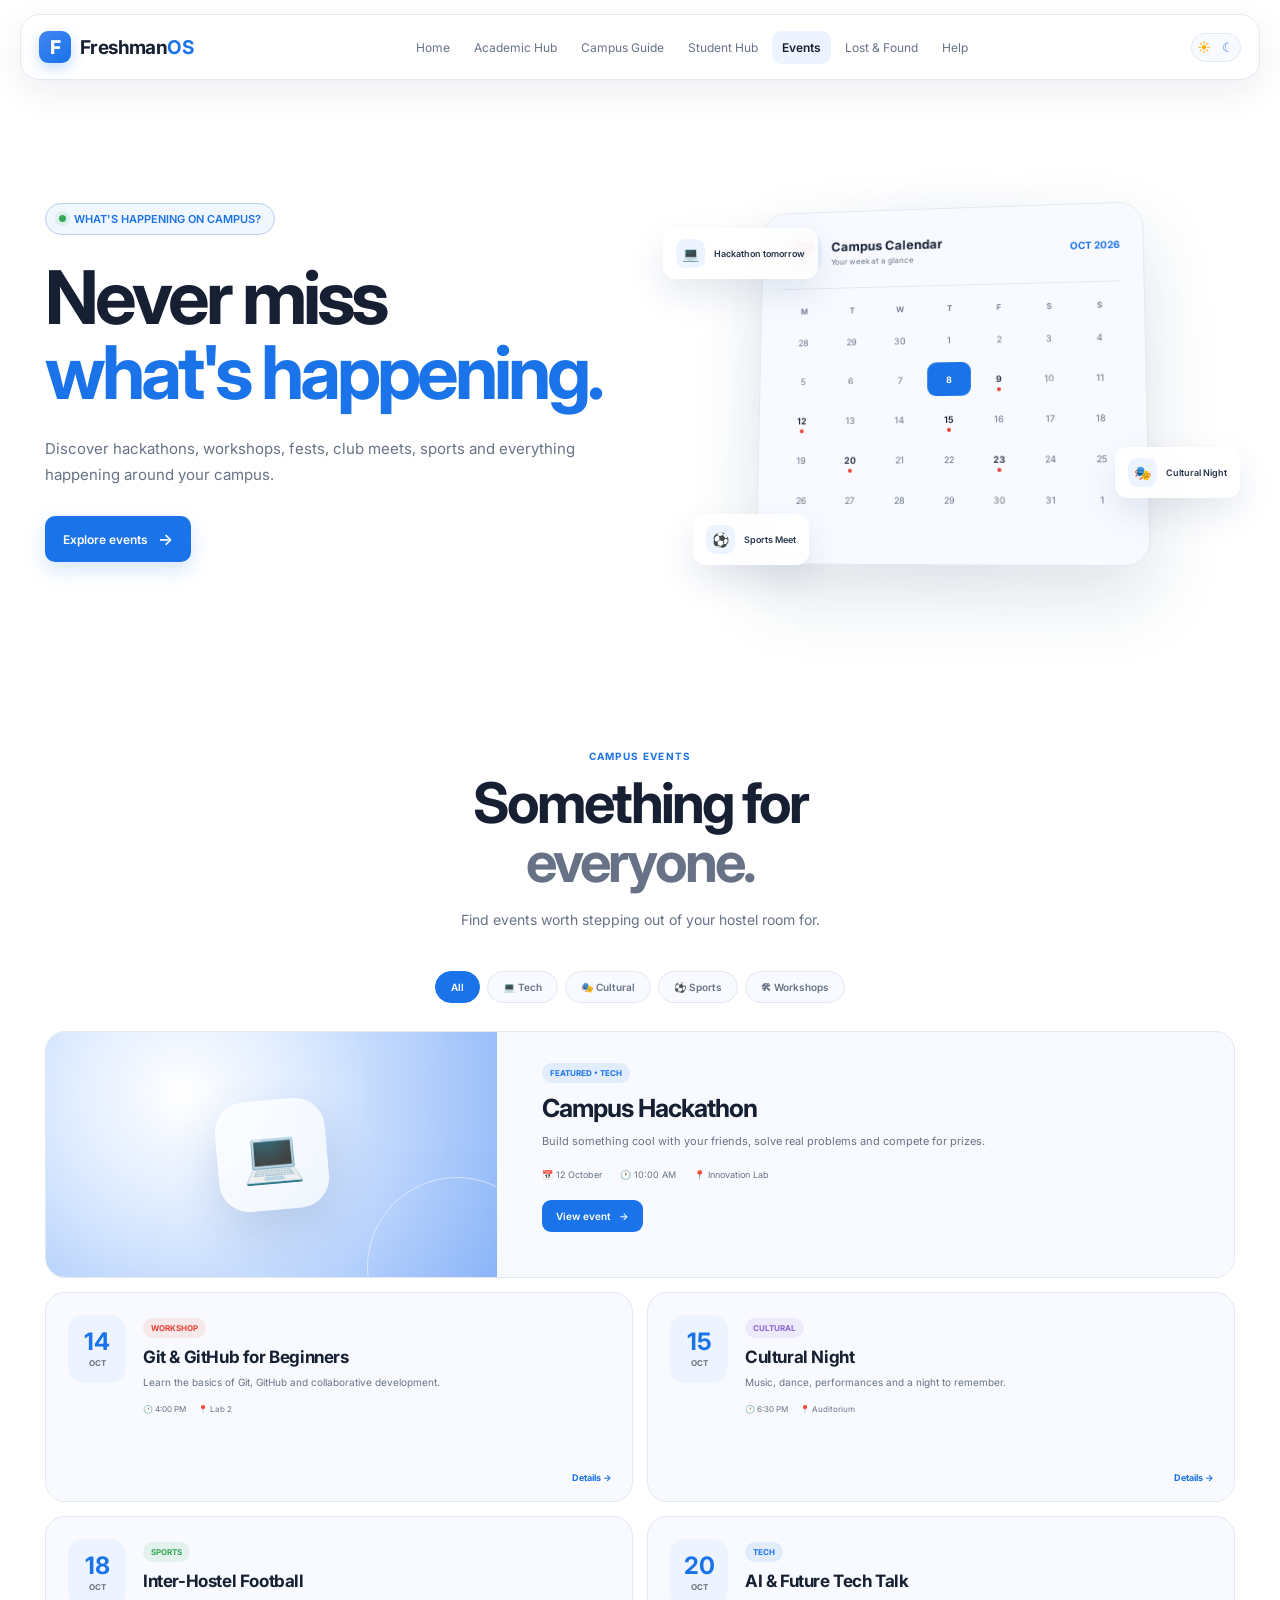
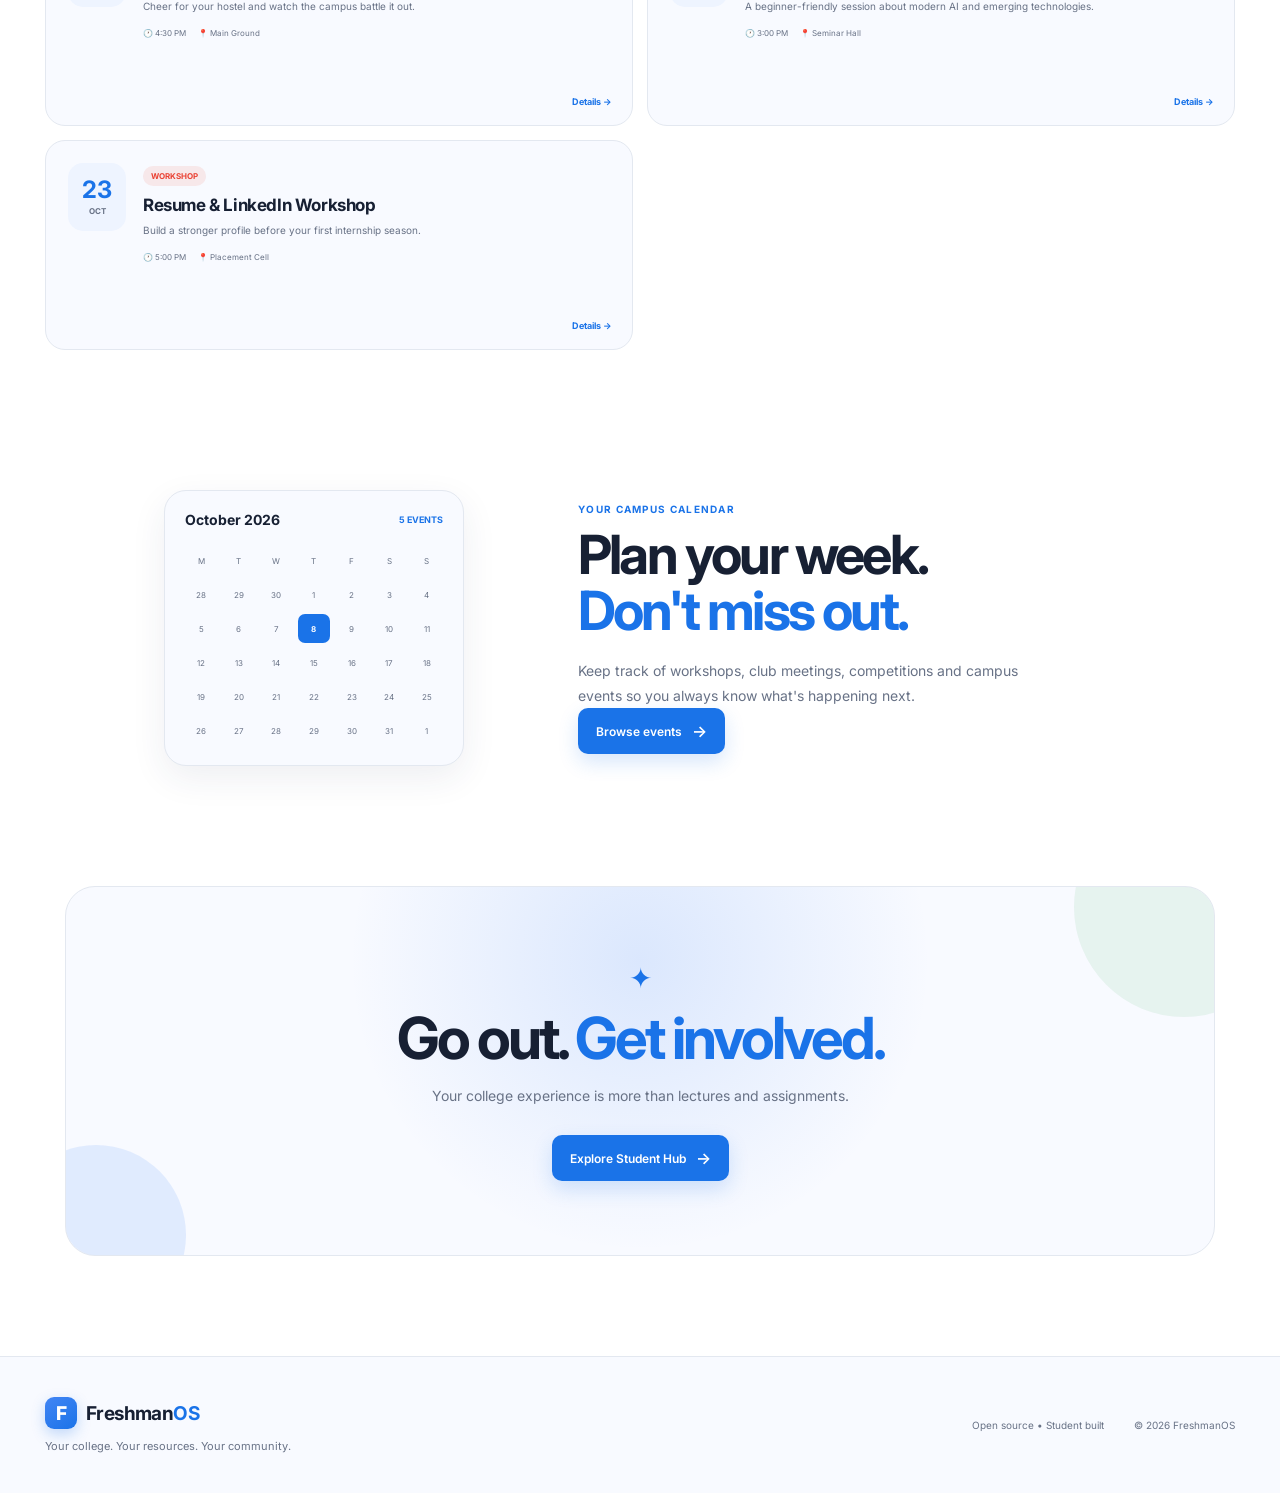
==== events/index.html @ 11db532e "Add files via upload" ====
<!DOCTYPE html>
<html lang="en">

<head>

    <meta charset="UTF-8">

    <meta
        name="viewport"
        content="width=device-width, initial-scale=1.0"
    >

    <title>Events — FreshmanOS</title>

    <link rel="preconnect" href="https://fonts.googleapis.com">

    <link
        rel="preconnect"
        href="https://fonts.gstatic.com"
        crossorigin
    >

    <link
        href="https://fonts.googleapis.com/css2?family=Google+Sans:wght@400;500;600;700&family=Inter:wght@400;500;600;700;800&display=swap"
        rel="stylesheet"
    >


<style>

/* =========================================================
   FRESHMANOS — EVENTS
========================================================= */

:root {

    --bg: #ffffff;
    --surface: #f8faff;
    --surface2: #eef4ff;

    --text: #172033;
    --muted: #687286;

    --border: #e3e8f0;

    --blue: #1a73e8;
    --green: #34a853;
    --yellow: #fbbc04;
    --red: #ea4335;
    --purple: #8e63d2;

    --shadow:
        0 12px 35px rgba(36,54,86,.08);
}


body.dark {

    --bg: #101217;
    --surface: #171a21;
    --surface2: #1d2330;

    --text: #f5f7fb;
    --muted: #a3abba;

    --border: #292f3a;

    --blue: #8ab4f8;
    --green: #81c995;
    --yellow: #fdd663;
    --red: #f28b82;
    --purple: #b99af7;

    --shadow:
        0 15px 40px rgba(0,0,0,.35);
}


/* =========================================================
   RESET
========================================================= */

* {
    margin: 0;
    padding: 0;
    box-sizing: border-box;
}

html {
    scroll-behavior: smooth;
}

body {

    margin: 0;

    font-family:
        "Google Sans",
        "Inter",
        Arial,
        sans-serif;

    background: var(--bg);

    color: var(--text);

    overflow-x: hidden;

    transition:
        background .3s ease,
        color .3s ease;
}

a {
    color: inherit;
    text-decoration: none;
}

button,
input {
    font-family: inherit;
}


/* =========================================================
   NAVBAR
========================================================= */

.navbar {

    position: fixed;

    top: 14px;
    left: 50%;

    transform: translateX(-50%);

    width: calc(100% - 40px);

    max-width: 1380px;

    z-index: 1000;

    background:
        color-mix(
            in srgb,
            var(--bg) 90%,
            transparent
        );

    backdrop-filter: blur(18px);

    border: 1px solid var(--border);

    border-radius: 20px;

    box-shadow: var(--shadow);
}


.nav-inner {

    height: 64px;

    padding: 0 18px;

    display: flex;

    align-items: center;

    justify-content: space-between;
}


/* BRAND */

.brand {

    display: flex;

    align-items: center;

    gap: 9px;

    font-size: 19px;

    font-weight: 700;

    letter-spacing: -.6px;

    white-space: nowrap;
}


.brand-mark {

    width: 32px;
    height: 32px;

    display: flex;

    align-items: center;
    justify-content: center;

    border-radius: 9px;

    background:
        linear-gradient(
            145deg,
            #4285f4,
            #1a73e8
        );

    color: white;

    font-weight: 800;

    box-shadow:
        0 5px 14px
        rgba(26,115,232,.25);
}


.blue {
    color: var(--blue);
}


/* NAV LINKS */

.nav-links {

    display: flex;

    align-items: center;

    gap: 4px;
}


.nav-links a {

    padding: 9px 10px;

    border-radius: 9px;

    color: var(--muted);

    font-size: 12px;

    transition: .2s ease;
}


.nav-links a:hover {

    color: var(--text);

    background: var(--surface);
}


.nav-links a.active {

    color: var(--text);

    background: var(--surface2);

    font-weight: 600;
}


/* ACTIONS */

.nav-actions {

    display: flex;

    align-items: center;

    gap: 8px;
}


.theme-toggle {

    width: 50px;
    height: 29px;

    border: 1px solid var(--border);

    border-radius: 999px;

    background: var(--surface);

    display: flex;

    align-items: center;

    justify-content: space-around;

    color: var(--muted);

    cursor: pointer;
}


.theme-toggle span:first-child {
    color: #f9ab00;
}


.theme-toggle span:last-child {
    color: #4285f4;
}


.mobile-menu-btn {

    display: none;

    width: 34px;
    height: 34px;

    border: 1px solid var(--border);

    border-radius: 9px;

    background: var(--surface);

    color: var(--text);

    cursor: pointer;

    font-size: 18px;
}


/* MOBILE NAV */

.mobile-nav {

    display: none;

    padding: 10px 18px 18px;

    border-top: 1px solid var(--border);

    flex-direction: column;
}


.mobile-nav.active {
    display: flex;
}


.mobile-nav a {

    padding: 12px;

    border-radius: 10px;

    color: var(--muted);

    font-size: 13px;
}


.mobile-nav a.active {

    color: var(--blue);

    background: var(--surface2);
}


/* =========================================================
   HERO
========================================================= */

.events-hero {

    max-width: 1250px;

    min-height: 680px;

    margin: auto;

    padding:
        155px 30px
        70px;

    display: grid;

    grid-template-columns:
        1fr 1fr;

    align-items: center;

    gap: 45px;
}


.hero-copy {

    position: relative;

    z-index: 5;
}


.eyebrow {

    display: inline-flex;

    align-items: center;

    gap: 8px;

    padding: 8px 13px;

    border: 1px solid
        color-mix(
            in srgb,
            var(--blue) 20%,
            var(--border)
        );

    border-radius: 999px;

    color: var(--blue);

    background:
        color-mix(
            in srgb,
            var(--blue) 6%,
            transparent
        );

    font-size: 11px;

    font-weight: 600;
}


.live-dot {

    width: 7px;
    height: 7px;

    border-radius: 50%;

    background: var(--green);

    box-shadow:
        0 0 0 4px
        rgba(52,168,83,.1);
}


.hero-copy h1 {

    max-width: 650px;

    margin-top: 25px;

    font-size:
        clamp(
            48px,
            6vw,
            74px
        );

    line-height: 1.02;

    letter-spacing: -4px;

    font-weight: 700;
}


.hero-copy h1 span {

    display: block;

    color: var(--blue);
}


.hero-copy > p {

    max-width: 560px;

    margin-top: 25px;

    color: var(--muted);

    font-size: 15px;

    line-height: 1.75;
}


/* =========================================================
   HERO BUTTONS
========================================================= */

.hero-buttons {

    display: flex;

    flex-wrap: wrap;

    gap: 10px;

    margin-top: 28px;
}


.primary-button {

    display: inline-flex;

    align-items: center;

    gap: 10px;

    padding: 13px 18px;

    border-radius: 10px;

    background: var(--blue);

    color: white;

    font-size: 12px;

    font-weight: 600;

    transition: .25s ease;

    box-shadow:
        0 8px 20px
        rgba(26,115,232,.18);
}


.primary-button:hover {

    transform:
        translateY(-3px);

    box-shadow:
        0 14px 28px
        rgba(26,115,232,.25);
}


.primary-button span {

    transition: .25s;

    font-size: 16px;
}


.primary-button:hover span {

    transform:
        translateX(4px);
}


/* =========================================================
   EVENT VISUAL
========================================================= */

.hero-events {

    position: relative;

    height: 440px;

    display: flex;

    align-items: center;

    justify-content: center;

    perspective: 1100px;
}


.event-glow {

    position: absolute;

    width: 430px;
    height: 430px;

    border-radius: 50%;

    background:
        radial-gradient(
            circle,
            rgba(66,133,244,.17),
            transparent 68%
        );

    filter: blur(12px);
}


/* CALENDAR */

.calendar-card {

    position: relative;

    width: 390px;

    min-height: 360px;

    padding: 22px;

    border:
        1px solid var(--border);

    border-radius: 25px;

    background: var(--surface);

    box-shadow:
        0 30px 70px
        rgba(30,55,90,.14);

    transform:
        rotateX(7deg)
        rotateY(-7deg);

    z-index: 3;

    transition:
        transform .2s ease;
}


.calendar-top {

    display: flex;

    align-items: center;

    justify-content: space-between;

    padding-bottom: 17px;

    border-bottom:
        1px solid var(--border);
}


.calendar-title {

    display: flex;

    align-items: center;

    gap: 10px;
}


.calendar-icon {

    width: 40px;
    height: 40px;

    display: grid;

    place-items: center;

    border-radius: 12px;

    background: #e8f0fe;

    font-size: 20px;
}


body.dark .calendar-icon {
    background: var(--surface2);
}


.calendar-title strong {

    display: block;

    font-size: 13px;
}


.calendar-title span {

    display: block;

    margin-top: 3px;

    color: var(--muted);

    font-size: 8px;
}


.month {

    color: var(--blue);

    font-size: 10px;

    font-weight: 700;
}


/* DAYS */

.week {

    display: grid;

    grid-template-columns:
        repeat(7,1fr);

    gap: 6px;

    margin-top: 18px;

    text-align: center;
}


.week span {

    color: var(--muted);

    font-size: 8px;

    font-weight: 600;
}


.calendar-days {

    display: grid;

    grid-template-columns:
        repeat(7,1fr);

    gap: 6px;

    margin-top: 10px;
}


.day {

    height: 34px;

    display: grid;

    place-items: center;

    border-radius: 9px;

    color: var(--muted);

    font-size: 9px;

    transition: .2s;
}


.day:hover {

    background: var(--surface2);

    color: var(--text);
}


.day.active {

    background: var(--blue);

    color: white;

    font-weight: 700;
}


.day.event {

    position: relative;

    color: var(--text);

    font-weight: 600;
}


.day.event::after {

    content: "";

    position: absolute;

    bottom: 4px;

    width: 4px;
    height: 4px;

    border-radius: 50%;

    background: var(--red);
}


/* FLOATING EVENT CARDS */

.floating-event {

    position: absolute;

    z-index: 10;

    display: flex;

    align-items: center;

    gap: 9px;

    padding: 10px 12px;

    border:
        1px solid
        rgba(255,255,255,.8);

    border-radius: 13px;

    background:
        rgba(255,255,255,.85);

    backdrop-filter: blur(12px);

    color: #26344a;

    box-shadow:
        0 15px 35px
        rgba(39,73,120,.12);

    font-size: 9px;

    font-weight: 600;

    animation:
        float 5s ease-in-out infinite;
}


body.dark .floating-event {

    background:
        rgba(28,32,42,.93);

    border-color:
        rgba(255,255,255,.08);

    color: white;
}


.event-mini-icon {

    width: 29px;
    height: 29px;

    display: grid;

    place-items: center;

    border-radius: 9px;

    background: #edf4ff;

    font-size: 14px;
}


.float-one {

    left: 0;

    top: 65px;
}


.float-two {

    right: -5px;

    bottom: 105px;

    animation-delay: -1.5s;
}


.float-three {

    left: 30px;

    bottom: 38px;

    animation-delay: -3s;
}


@keyframes float {

    0%,
    100% {
        transform: translateY(0);
    }

    50% {
        transform: translateY(-10px);
    }
}


/* =========================================================
   UPCOMING EVENTS
========================================================= */

.events-section {

    max-width: 1250px;

    margin: auto;

    padding:
        70px 30px
        110px;
}


.section-header {

    max-width: 650px;

    margin: auto;

    text-align: center;
}


.section-label {

    margin-bottom: 12px;

    color: var(--blue);

    font-size: 10px;

    font-weight: 700;

    letter-spacing: 1.3px;
}


.section-header h2 {

    font-size:
        clamp(
            38px,
            5vw,
            56px
        );

    line-height: 1.05;

    letter-spacing: -2.8px;
}


.section-header h2 span {

    display: block;

    color: var(--muted);
}


.section-header p {

    margin-top: 16px;

    color: var(--muted);

    font-size: 14px;

    line-height: 1.7;
}


/* FILTER */

.event-filters {

    display: flex;

    justify-content: center;

    flex-wrap: wrap;

    gap: 7px;

    margin-top: 40px;
}


.filter-btn {

    padding: 9px 15px;

    border: 1px solid var(--border);

    border-radius: 999px;

    background: var(--surface);

    color: var(--muted);

    font-size: 10px;

    font-weight: 600;

    cursor: pointer;

    transition: .2s;
}


.filter-btn:hover {

    color: var(--blue);

    border-color: var(--blue);
}


.filter-btn.active {

    background: var(--blue);

    color: white;

    border-color: var(--blue);
}


/* EVENT GRID */

.event-grid {

    display: grid;

    grid-template-columns:
        repeat(2,1fr);

    gap: 14px;

    margin-top: 28px;
}


/* EVENT CARD */

.event-card {

    position: relative;

    min-height: 210px;

    padding: 22px;

    display: flex;

    gap: 17px;

    border:
        1px solid var(--border);

    border-radius: 20px;

    background: var(--surface);

    transition:
        transform .25s ease,
        box-shadow .25s ease;
}


.event-card:hover {

    transform:
        translateY(-6px);

    box-shadow:
        var(--shadow);
}


/* DATE */

.event-date {

    flex-shrink: 0;

    width: 58px;
    height: 68px;

    display: flex;

    flex-direction: column;

    align-items: center;

    justify-content: center;

    border-radius: 15px;

    background: var(--surface2);
}


.event-date strong {

    color: var(--blue);

    font-size: 24px;

    line-height: 1;
}


.event-date span {

    margin-top: 4px;

    color: var(--muted);

    font-size: 8px;

    font-weight: 700;
}


/* CONTENT */

.event-content {

    flex: 1;

    min-width: 0;
}


.event-tag {

    display: inline-block;

    padding: 5px 8px;

    border-radius: 999px;

    font-size: 8px;

    font-weight: 700;

    margin-bottom: 9px;
}


.tag-tech {

    color: var(--blue);

    background:
        rgba(26,115,232,.10);
}


.tag-cultural {

    color: var(--purple);

    background:
        rgba(142,99,210,.10);
}


.tag-sports {

    color: var(--green);

    background:
        rgba(52,168,83,.10);
}


.tag-workshop {

    color: var(--red);

    background:
        rgba(234,67,53,.10);
}


.event-content h3 {

    font-size: 17px;

    letter-spacing: -.4px;
}


.event-content p {

    margin-top: 7px;

    color: var(--muted);

    font-size: 10px;

    line-height: 1.65;
}


.event-meta {

    display: flex;

    flex-wrap: wrap;

    gap: 12px;

    margin-top: 13px;

    color: var(--muted);

    font-size: 8px;
}


/* EVENT BUTTON */

.event-action {

    position: absolute;

    right: 20px;

    bottom: 18px;

    border: 0;

    background: transparent;

    color: var(--blue);

    font-size: 9px;

    font-weight: 700;

    cursor: pointer;
}


.event-action:hover {
    text-decoration: underline;
}


/* =========================================================
   FEATURED EVENT
========================================================= */

.featured-event {

    grid-column: span 2;

    min-height: 245px;

    padding: 0;

    overflow: hidden;

    display: grid;

    grid-template-columns:
        38% 62%;
}


.featured-visual {

    position: relative;

    min-height: 245px;

    display: flex;

    align-items: center;

    justify-content: center;

    overflow: hidden;

    background:
        radial-gradient(
            circle at 30% 25%,
            #ffffff,
            #dceaff 35%,
            #8ab4f8
        );
}


body.dark .featured-visual {

    background:
        radial-gradient(
            circle at 30% 25%,
            #536d98,
            #30496d 50%,
            #1c2b42
        );
}


.featured-symbol {

    width: 110px;
    height: 110px;

    display: grid;

    place-items: center;

    border-radius: 30px;

    background:
        rgba(255,255,255,.72);

    box-shadow:
        0 20px 45px
        rgba(30,70,130,.16);

    font-size: 50px;

    transform:
        rotate(-5deg);
}


.featured-orb {

    position: absolute;

    width: 180px;
    height: 180px;

    border-radius: 50%;

    border:
        1px solid
        rgba(255,255,255,.5);

    right: -50px;

    bottom: -80px;
}


.featured-content {

    padding: 28px;
}


.featured-content .event-tag {
    margin-bottom: 10px;
}


.featured-content h3 {

    font-size: 25px;

    letter-spacing: -1px;
}


.featured-content p {

    max-width: 470px;

    margin-top: 9px;

    color: var(--muted);

    font-size: 11px;

    line-height: 1.7;
}


.featured-details {

    display: flex;

    flex-wrap: wrap;

    gap: 18px;

    margin-top: 18px;

    color: var(--muted);

    font-size: 9px;
}


.featured-button {

    display: inline-flex;

    align-items: center;

    gap: 8px;

    margin-top: 20px;

    padding: 10px 14px;

    border-radius: 9px;

    background: var(--blue);

    color: white;

    font-size: 10px;

    font-weight: 600;
}


/* =========================================================
   EMPTY STATE
========================================================= */

.no-events {

    display: none;

    padding: 65px 20px;

    text-align: center;
}


.no-events-icon {

    font-size: 35px;

    margin-bottom: 10px;
}


.no-events h3 {

    font-size: 19px;
}


.no-events p {

    margin-top: 7px;

    color: var(--muted);

    font-size: 11px;
}


/* =========================================================
   CALENDAR CTA
========================================================= */

.calendar-section {

    max-width: 1100px;

    margin: auto;

    padding:
        30px 30px
        100px;

    display: grid;

    grid-template-columns:
        .8fr 1.2fr;

    gap: 70px;

    align-items: center;
}


.mini-calendar {

    width: 300px;

    margin: auto;

    padding: 20px;

    border:
        1px solid var(--border);

    border-radius: 22px;

    background: var(--surface);

    box-shadow: var(--shadow);
}


.mini-calendar-head {

    display: flex;

    justify-content: space-between;

    align-items: center;

    margin-bottom: 18px;
}


.mini-calendar-head strong {
    font-size: 14px;
}


.mini-calendar-head span {

    color: var(--blue);

    font-size: 9px;

    font-weight: 700;
}


.mini-grid {

    display: grid;

    grid-template-columns:
        repeat(7,1fr);

    gap: 5px;

    text-align: center;
}


.mini-grid div {

    height: 29px;

    display: grid;

    place-items: center;

    border-radius: 7px;

    color: var(--muted);

    font-size: 8px;
}


.mini-grid .selected {

    background: var(--blue);

    color: white;

    font-weight: 700;
}


.calendar-copy h2 {

    max-width: 520px;

    font-size:
        clamp(
            38px,
            5vw,
            54px
        );

    line-height: 1.05;

    letter-spacing: -2.8px;
}


.calendar-copy h2 span {

    display: block;

    color: var(--blue);
}


.calendar-copy p {

    max-width: 480px;

    margin-top: 18px;

    color: var(--muted);

    font-size: 14px;

    line-height: 1.8;
}


/* =========================================================
   CTA
========================================================= */

.events-cta {

    position: relative;

    max-width: 1150px;

    min-height: 370px;

    margin:
        20px auto
        100px;

    border:
        1px solid var(--border);

    border-radius: 30px;

    display: flex;

    align-items: center;

    justify-content: center;

    text-align: center;

    overflow: hidden;

    background:
        radial-gradient(
            circle at 50% 20%,
            rgba(66,133,244,.16),
            transparent 45%
        ),
        var(--surface);
}


.cta-content {

    position: relative;

    z-index: 2;

    max-width: 600px;
}


.cta-star {

    margin-bottom: 14px;

    color: var(--blue);

    font-size: 28px;

    animation:
        spin 8s linear infinite;
}


@keyframes spin {

    to {
        transform: rotate(360deg);
    }
}


.cta-content h2 {

    font-size:
        clamp(
            40px,
            5vw,
            58px
        );

    line-height: 1;

    letter-spacing: -3px;
}


.cta-content h2 span {
    color: var(--blue);
}


.cta-content p {

    max-width: 450px;

    margin:
        17px auto
        27px;

    color: var(--muted);

    font-size: 14px;

    line-height: 1.7;
}


.cta-orb {

    position: absolute;

    border-radius: 50%;
}


.orb-one {

    width: 180px;
    height: 180px;

    left: -60px;
    bottom: -70px;

    background:
        rgba(66,133,244,.13);
}


.orb-two {

    width: 220px;
    height: 220px;

    right: -80px;
    top: -90px;

    background:
        rgba(52,168,83,.09);
}


/* =========================================================
   FOOTER
========================================================= */

footer {

    border-top:
        1px solid var(--border);

    background: var(--surface);
}


.footer-inner {

    max-width: 1250px;

    margin: auto;

    padding:
        40px 30px;

    display: flex;

    align-items: center;

    justify-content: space-between;
}


.footer-brand p {

    margin-top: 10px;

    color: var(--muted);

    font-size: 11px;
}


.footer-right {

    display: flex;

    gap: 30px;

    color: var(--muted);

    font-size: 10px;
}


/* =========================================================
   RESPONSIVE
========================================================= */

@media (max-width: 1050px) {

    .nav-links a {

        padding: 8px 5px;

        font-size: 10px;
    }

    .events-hero {

        gap: 10px;
    }

    .calendar-card {

        transform:
            scale(.88)
            rotateX(7deg)
            rotateY(-7deg);
    }
}


@media (max-width: 850px) {

    .nav-links {
        display: none;
    }

    .mobile-menu-btn {
        display: block;
    }

    .events-hero {

        grid-template-columns: 1fr;

        text-align: center;

        padding-top: 135px;
    }

    .hero-copy {

        display: flex;

        flex-direction: column;

        align-items: center;
    }

    .hero-copy > p {
        max-width: 600px;
    }

    .hero-buttons {
        justify-content: center;
    }

    .hero-events {
        margin-top: 10px;
    }

    .event-grid {
        grid-template-columns: 1fr;
    }

    .featured-event {

        grid-column: span 1;

        grid-template-columns: 1fr;
    }

    .featured-visual {
        min-height: 190px;
    }

    .calendar-section {

        grid-template-columns: 1fr;

        text-align: center;

        gap: 45px;
    }

    .calendar-copy {

        display: flex;

        flex-direction: column;

        align-items: center;
    }

}


@media (max-width: 560px) {

    .navbar {

        width:
            calc(100% - 20px);

        top: 8px;
    }

    .nav-inner {
        height: 58px;
    }

    .events-hero {

        padding:
            120px 18px
            40px;
    }

    .hero-copy h1 {

        font-size: 45px;

        letter-spacing: -2.5px;
    }

    .hero-copy > p {
        font-size: 14px;
    }

    .hero-buttons {

        flex-direction: column;

        width: 100%;
    }

    .primary-button {
        justify-content: center;
        width: 100%;
    }

    .hero-events {

        height: 390px;

        overflow: hidden;
    }

    .calendar-card {

        width: 360px;

        transform:
            scale(.72)
            rotateX(6deg)
            rotateY(-5deg);
    }

    .float-one {
        left: -5px;
    }

    .float-two {
        right: -5px;
    }

    .events-section {

        padding:
            60px 18px
            80px;
    }

    .event-filters {

        justify-content: flex-start;

        overflow-x: auto;

        flex-wrap: nowrap;

        padding-bottom: 5px;
    }

    .filter-btn {
        flex-shrink: 0;
    }

    .event-card {

        padding: 18px;

        gap: 12px;
    }

    .event-date {

        width: 50px;
        height: 61px;
    }

    .event-date strong {
        font-size: 20px;
    }

    .event-content h3 {
        font-size: 15px;
    }

    .featured-content {
        padding: 22px;
    }

    .featured-content h3 {
        font-size: 21px;
    }

    .calendar-section {

        padding:
            30px 18px
            80px;
    }

    .mini-calendar {
        width: 285px;
    }

    .events-cta {

        margin:
            20px 15px
            70px;

        min-height: 330px;

        padding: 25px;
    }

    .footer-inner {

        flex-direction: column;

        align-items: flex-start;

        gap: 25px;
    }

    .footer-right {

        flex-direction: column;

        gap: 8px;
    }

}

</style>

</head>


<body>


<!-- =====================================================
     NAVBAR
===================================================== -->

<header class="navbar">

    <div class="nav-inner">


        <a
            href="../index.html"
            class="brand"
        >

            <div class="brand-mark">
                F
            </div>

            <span>
                Freshman<span class="blue">OS</span>
            </span>

        </a>


        <nav class="nav-links">

            <a href="../index.html">
                Home
            </a>

            <a href="../academic/index.html">
                Academic Hub
            </a>

            <a href="../campus/index.html">
                Campus Guide
            </a>

            <a href="../student/index.html">
                Student Hub
            </a>

            <a
                href="index.html"
                class="active"
            >
                Events
            </a>

            <a href="../lost-found/index.html">
                Lost & Found
            </a>

            <a href="../help/index.html">
                Help
            </a>

        </nav>


        <div class="nav-actions">

            <button
                class="theme-toggle"
                id="themeToggle"
                aria-label="Toggle theme"
            >

                <span>☀</span>
                <span>☾</span>

            </button>


            <button
                class="mobile-menu-btn"
                id="menuButton"
                aria-label="Open menu"
            >
                ☰
            </button>

        </div>

    </div>


    <div
        class="mobile-nav"
        id="mobileNav"
    >

        <a href="../index.html">
            Home
        </a>

        <a href="../academic/index.html">
            Academic Hub
        </a>

        <a href="../campus/index.html">
            Campus Guide
        </a>

        <a href="../student/index.html">
            Student Hub
        </a>

        <a
            href="index.html"
            class="active"
        >
            Events
        </a>

        <a href="../lost-found/index.html">
            Lost & Found
        </a>

        <a href="../help/index.html">
            Help
        </a>

    </div>

</header>



<!-- =====================================================
     HERO
===================================================== -->

<main>


<section class="events-hero">


    <div class="hero-copy">


        <div class="eyebrow">

            <span class="live-dot"></span>

            WHAT'S HAPPENING ON CAMPUS?

        </div>


        <h1>

            Never miss

            <span>
                what's happening.
            </span>

        </h1>


        <p>

            Discover hackathons, workshops, fests,
            club meets, sports and everything happening
            around your campus.

        </p>


        <div class="hero-buttons">

            <a
                href="#events"
                class="primary-button"
            >

                Explore events

                <span>
                    →
                </span>

            </a>

        </div>


    </div>



    <!-- CALENDAR VISUAL -->

    <div class="hero-events">

        <div class="event-glow"></div>


        <div
            class="calendar-card"
            id="calendarCard"
        >


            <div class="calendar-top">

                <div class="calendar-title">

                    <div class="calendar-icon">
                        📅
                    </div>

                    <div>

                        <strong>
                            Campus Calendar
                        </strong>

                        <span>
                            Your week at a glance
                        </span>

                    </div>

                </div>


                <div class="month">
                    OCT 2026
                </div>

            </div>



            <div class="week">

                <span>M</span>
                <span>T</span>
                <span>W</span>
                <span>T</span>
                <span>F</span>
                <span>S</span>
                <span>S</span>

            </div>


            <div class="calendar-days">

                <div class="day">28</div>
                <div class="day">29</div>
                <div class="day">30</div>
                <div class="day">1</div>
                <div class="day">2</div>
                <div class="day">3</div>
                <div class="day">4</div>

                <div class="day">5</div>
                <div class="day">6</div>
                <div class="day">7</div>
                <div class="day active">8</div>
                <div class="day event">9</div>
                <div class="day">10</div>
                <div class="day">11</div>

                <div class="day event">12</div>
                <div class="day">13</div>
                <div class="day">14</div>
                <div class="day event">15</div>
                <div class="day">16</div>
                <div class="day">17</div>
                <div class="day">18</div>

                <div class="day">19</div>
                <div class="day event">20</div>
                <div class="day">21</div>
                <div class="day">22</div>
                <div class="day event">23</div>
                <div class="day">24</div>
                <div class="day">25</div>

                <div class="day">26</div>
                <div class="day">27</div>
                <div class="day">28</div>
                <div class="day">29</div>
                <div class="day">30</div>
                <div class="day">31</div>
                <div class="day">1</div>

            </div>

        </div>



        <div class="floating-event float-one">

            <span class="event-mini-icon">
                💻
            </span>

            Hackathon tomorrow

        </div>


        <div class="floating-event float-two">

            <span class="event-mini-icon">
                🎭
            </span>

            Cultural Night

        </div>


        <div class="floating-event float-three">

            <span class="event-mini-icon">
                ⚽
            </span>

            Sports Meet

        </div>


    </div>

</section>



<!-- =====================================================
     EVENTS
===================================================== -->

<section
    class="events-section"
    id="events"
>


    <div class="section-header">

        <div class="section-label">
            CAMPUS EVENTS
        </div>

        <h2>

            Something for

            <span>
                everyone.
            </span>

        </h2>

        <p>

            Find events worth stepping out of your
            hostel room for.

        </p>

    </div>



    <div class="event-filters">

        <button
            class="filter-btn active"
            data-category="all"
        >
            All
        </button>

        <button
            class="filter-btn"
            data-category="tech"
        >
            💻 Tech
        </button>

        <button
            class="filter-btn"
            data-category="cultural"
        >
            🎭 Cultural
        </button>

        <button
            class="filter-btn"
            data-category="sports"
        >
            ⚽ Sports
        </button>

        <button
            class="filter-btn"
            data-category="workshop"
        >
            🛠 Workshops
        </button>

    </div>



    <div
        class="event-grid"
        id="eventGrid"
    >


        <!-- FEATURED -->

        <article
            class="event-card featured-event"
            data-category="tech"
        >

            <div class="featured-visual">

                <div class="featured-symbol">
                    💻
                </div>

                <div class="featured-orb"></div>

            </div>


            <div class="featured-content">

                <span class="event-tag tag-tech">
                    FEATURED • TECH
                </span>

                <h3>
                    Campus Hackathon
                </h3>

                <p>

                    Build something cool with your
                    friends, solve real problems and
                    compete for prizes.

                </p>


                <div class="featured-details">

                    <span>
                        📅 12 October
                    </span>

                    <span>
                        🕐 10:00 AM
                    </span>

                    <span>
                        📍 Innovation Lab
                    </span>

                </div>


                <a
                    href="#"
                    class="featured-button event-link"
                    data-event="Campus Hackathon"
                >

                    View event

                    <span>→</span>

                </a>

            </div>

        </article>



        <!-- EVENT 1 -->

        <article
            class="event-card"
            data-category="workshop"
        >

            <div class="event-date">

                <strong>
                    14
                </strong>

                <span>
                    OCT
                </span>

            </div>


            <div class="event-content">

                <span class="event-tag tag-workshop">
                    WORKSHOP
                </span>

                <h3>
                    Git & GitHub for Beginners
                </h3>

                <p>
                    Learn the basics of Git, GitHub
                    and collaborative development.
                </p>

                <div class="event-meta">

                    <span>
                        🕐 4:00 PM
                    </span>

                    <span>
                        📍 Lab 2
                    </span>

                </div>

                <button
                    class="event-action event-link"
                    data-event="Git & GitHub for Beginners"
                >
                    Details →
                </button>

            </div>

        </article>



        <!-- EVENT 2 -->

        <article
            class="event-card"
            data-category="cultural"
        >

            <div class="event-date">

                <strong>
                    15
                </strong>

                <span>
                    OCT
                </span>

            </div>


            <div class="event-content">

                <span class="event-tag tag-cultural">
                    CULTURAL
                </span>

                <h3>
                    Cultural Night
                </h3>

                <p>
                    Music, dance, performances and
                    a night to remember.
                </p>

                <div class="event-meta">

                    <span>
                        🕐 6:30 PM
                    </span>

                    <span>
                        📍 Auditorium
                    </span>

                </div>

                <button
                    class="event-action event-link"
                    data-event="Cultural Night"
                >
                    Details →
                </button>

            </div>

        </article>



        <!-- EVENT 3 -->

        <article
            class="event-card"
            data-category="sports"
        >

            <div class="event-date">

                <strong>
                    18
                </strong>

                <span>
                    OCT
                </span>

            </div>


            <div class="event-content">

                <span class="event-tag tag-sports">
                    SPORTS
                </span>

                <h3>
                    Inter-Hostel Football
                </h3>

                <p>
                    Cheer for your hostel and watch
                    the campus battle it out.
                </p>

                <div class="event-meta">

                    <span>
                        🕐 4:30 PM
                    </span>

                    <span>
                        📍 Main Ground
                    </span>

                </div>

                <button
                    class="event-action event-link"
                    data-event="Inter-Hostel Football"
                >
                    Details →
                </button>

            </div>

        </article>



        <!-- EVENT 4 -->

        <article
            class="event-card"
            data-category="tech"
        >

            <div class="event-date">

                <strong>
                    20
                </strong>

                <span>
                    OCT
                </span>

            </div>


            <div class="event-content">

                <span class="event-tag tag-tech">
                    TECH
                </span>

                <h3>
                    AI & Future Tech Talk
                </h3>

                <p>
                    A beginner-friendly session about
                    modern AI and emerging technologies.
                </p>

                <div class="event-meta">

                    <span>
                        🕐 3:00 PM
                    </span>

                    <span>
                        📍 Seminar Hall
                    </span>

                </div>

                <button
                    class="event-action event-link"
                    data-event="AI & Future Tech Talk"
                >
                    Details →
                </button>

            </div>

        </article>



        <!-- EVENT 5 -->

        <article
            class="event-card"
            data-category="workshop"
        >

            <div class="event-date">

                <strong>
                    23
                </strong>

                <span>
                    OCT
                </span>

            </div>


            <div class="event-content">

                <span class="event-tag tag-workshop">
                    WORKSHOP
                </span>

                <h3>
                    Resume & LinkedIn Workshop
                </h3>

                <p>
                    Build a stronger profile before
                    your first internship season.
                </p>

                <div class="event-meta">

                    <span>
                        🕐 5:00 PM
                    </span>

                    <span>
                        📍 Placement Cell
                    </span>

                </div>

                <button
                    class="event-action event-link"
                    data-event="Resume & LinkedIn Workshop"
                >
                    Details →
                </button>

            </div>

        </article>


    </div>



    <div
        class="no-events"
        id="noEvents"
    >

        <div class="no-events-icon">
            🗓️
        </div>

        <h3>
            No events here yet.
        </h3>

        <p>
            Try another category.
        </p>

    </div>

</section>



<!-- =====================================================
     PERSONAL CALENDAR
===================================================== -->

<section class="calendar-section">


    <div class="mini-calendar">


        <div class="mini-calendar-head">

            <strong>
                October 2026
            </strong>

            <span>
                5 EVENTS
            </span>

        </div>


        <div class="mini-grid">

            <div>M</div>
            <div>T</div>
            <div>W</div>
            <div>T</div>
            <div>F</div>
            <div>S</div>
            <div>S</div>

            <div>28</div>
            <div>29</div>
            <div>30</div>
            <div>1</div>
            <div>2</div>
            <div>3</div>
            <div>4</div>

            <div>5</div>
            <div>6</div>
            <div>7</div>
            <div class="selected">8</div>
            <div>9</div>
            <div>10</div>
            <div>11</div>

            <div>12</div>
            <div>13</div>
            <div>14</div>
            <div>15</div>
            <div>16</div>
            <div>17</div>
            <div>18</div>

            <div>19</div>
            <div>20</div>
            <div>21</div>
            <div>22</div>
            <div>23</div>
            <div>24</div>
            <div>25</div>

            <div>26</div>
            <div>27</div>
            <div>28</div>
            <div>29</div>
            <div>30</div>
            <div>31</div>
            <div>1</div>

        </div>

    </div>



    <div class="calendar-copy">

        <div class="section-label">
            YOUR CAMPUS CALENDAR
        </div>

        <h2>

            Plan your week.

            <span>
                Don't miss out.
            </span>

        </h2>

        <p>

            Keep track of workshops, club meetings,
            competitions and campus events so you
            always know what's happening next.

        </p>


        <a
            href="#events"
            class="primary-button"
        >

            Browse events

            <span>
                →
            </span>

        </a>

    </div>


</section>



<!-- =====================================================
     CTA
===================================================== -->

<section class="events-cta">


    <div class="cta-orb orb-one"></div>

    <div class="cta-orb orb-two"></div>


    <div class="cta-content">

        <div class="cta-star">
            ✦
        </div>


        <h2>

            Go out.

            <span>
                Get involved.
            </span>

        </h2>


        <p>

            Your college experience is more than
            lectures and assignments.

        </p>


        <a
            href="../student/index.html"
            class="primary-button"
        >

            Explore Student Hub

            <span>
                →
            </span>

        </a>

    </div>

</section>


</main>



<!-- =====================================================
     FOOTER
===================================================== -->

<footer>

    <div class="footer-inner">


        <div class="footer-brand">

            <a
                href="../index.html"
                class="brand"
            >

                <div class="brand-mark">
                    F
                </div>

                <span>
                    Freshman<span class="blue">OS</span>
                </span>

            </a>


            <p>
                Your college. Your resources.
                Your community.
            </p>

        </div>


        <div class="footer-right">

            <span>
                Open source • Student built
            </span>

            <span>
                © 2026 FreshmanOS
            </span>

        </div>

    </div>

</footer>



<script>

/* =========================================================
   THEME
========================================================= */

const themeToggle =
    document.getElementById("themeToggle");

const savedTheme =
    localStorage.getItem(
        "freshmanos-theme"
    );


if (savedTheme === "dark") {

    document.body.classList.add("dark");

}


themeToggle?.addEventListener(
    "click",
    () => {

        document.body.classList.toggle(
            "dark"
        );

        const isDark =
            document.body.classList.contains(
                "dark"
            );

        localStorage.setItem(
            "freshmanos-theme",
            isDark
                ? "dark"
                : "light"
        );

    }
);


/* =========================================================
   MOBILE MENU
========================================================= */

const menuButton =
    document.getElementById(
        "menuButton"
    );

const mobileNav =
    document.getElementById(
        "mobileNav"
    );


menuButton?.addEventListener(
    "click",
    () => {

        mobileNav.classList.toggle(
            "active"
        );

    }
);


mobileNav
    ?.querySelectorAll("a")
    .forEach(link => {

        link.addEventListener(
            "click",
            () => {

                mobileNav.classList.remove(
                    "active"
                );

            }
        );

    });


/* =========================================================
   CALENDAR 3D
========================================================= */

const calendarCard =
    document.getElementById(
        "calendarCard"
    );

const heroEvents =
    document.querySelector(
        ".hero-events"
    );


heroEvents?.addEventListener(
    "mousemove",
    event => {

        if (!calendarCard) return;

        const rect =
            heroEvents.getBoundingClientRect();

        const x =
            event.clientX - rect.left;

        const y =
            event.clientY - rect.top;

        const centerX =
            rect.width / 2;

        const centerY =
            rect.height / 2;

        const rotateY =
            ((x - centerX) /
                centerX) * 5;

        const rotateX =
            ((centerY - y) /
                centerY) * 4;

        calendarCard.style.transform =
            `
            rotateX(${rotateX + 7}deg)
            rotateY(${rotateY - 7}deg)
            `;

    }
);


heroEvents?.addEventListener(
    "mouseleave",
    () => {

        if (!calendarCard) return;

        calendarCard.style.transform =
            `
            rotateX(7deg)
            rotateY(-7deg)
            `;

    }
);


/* =========================================================
   CATEGORY FILTER
========================================================= */

const filterButtons =
    document.querySelectorAll(
        ".filter-btn"
    );

const eventCards =
    document.querySelectorAll(
        ".event-card"
    );

const noEvents =
    document.getElementById(
        "noEvents"
    );


filterButtons.forEach(button => {

    button.addEventListener(
        "click",
        () => {

            filterButtons.forEach(
                btn => {

                    btn.classList.remove(
                        "active"
                    );

                }
            );

            button.classList.add(
                "active"
            );


            const category =
                button.dataset.category;

            let visible = 0;


            eventCards.forEach(card => {

                const matches =
                    category === "all" ||
                    card.dataset.category === category;

                card.style.display =
                    matches
                        ? ""
                        : "grid";

                if (!matches) {
                    card.style.display = "none";
                }

                if (matches) {
                    visible++;
                }

            });


            if (noEvents) {

                noEvents.style.display =
                    visible === 0
                        ? "block"
                        : "none";

            }

        }
    );

});


/* =========================================================
   EVENT DETAILS
========================================================= */

document
    .querySelectorAll(
        ".event-link"
    )
    .forEach(button => {

        button.addEventListener(
            "click",
            event => {

                event.preventDefault();

                const eventName =
                    button.dataset.event;

                if (!eventName) return;

                alert(
                    eventName +
                    "\n\nEvent details and registration will be connected to the FreshmanOS backend. 🚀"
                );

            }
        );

    });


/* =========================================================
   SCROLL REVEAL
========================================================= */

const revealElements =
    document.querySelectorAll(
        ".event-card, .calendar-section"
    );


const observer =
    new IntersectionObserver(
        entries => {

            entries.forEach(entry => {

                if (
                    entry.isIntersecting
                ) {

                    entry.target.style.opacity =
                        "1";

                    entry.target.style.transform =
                        "translateY(0)";

                }

            });

        },
        {
            threshold: .1
        }
    );


revealElements.forEach(
    element => {

        element.style.opacity =
            "0";

        element.style.transform =
            "translateY(18px)";

        element.style.transition =
            "opacity .5s ease, transform .5s ease";

        observer.observe(element);

    }
);

</script>

</body>
</html>
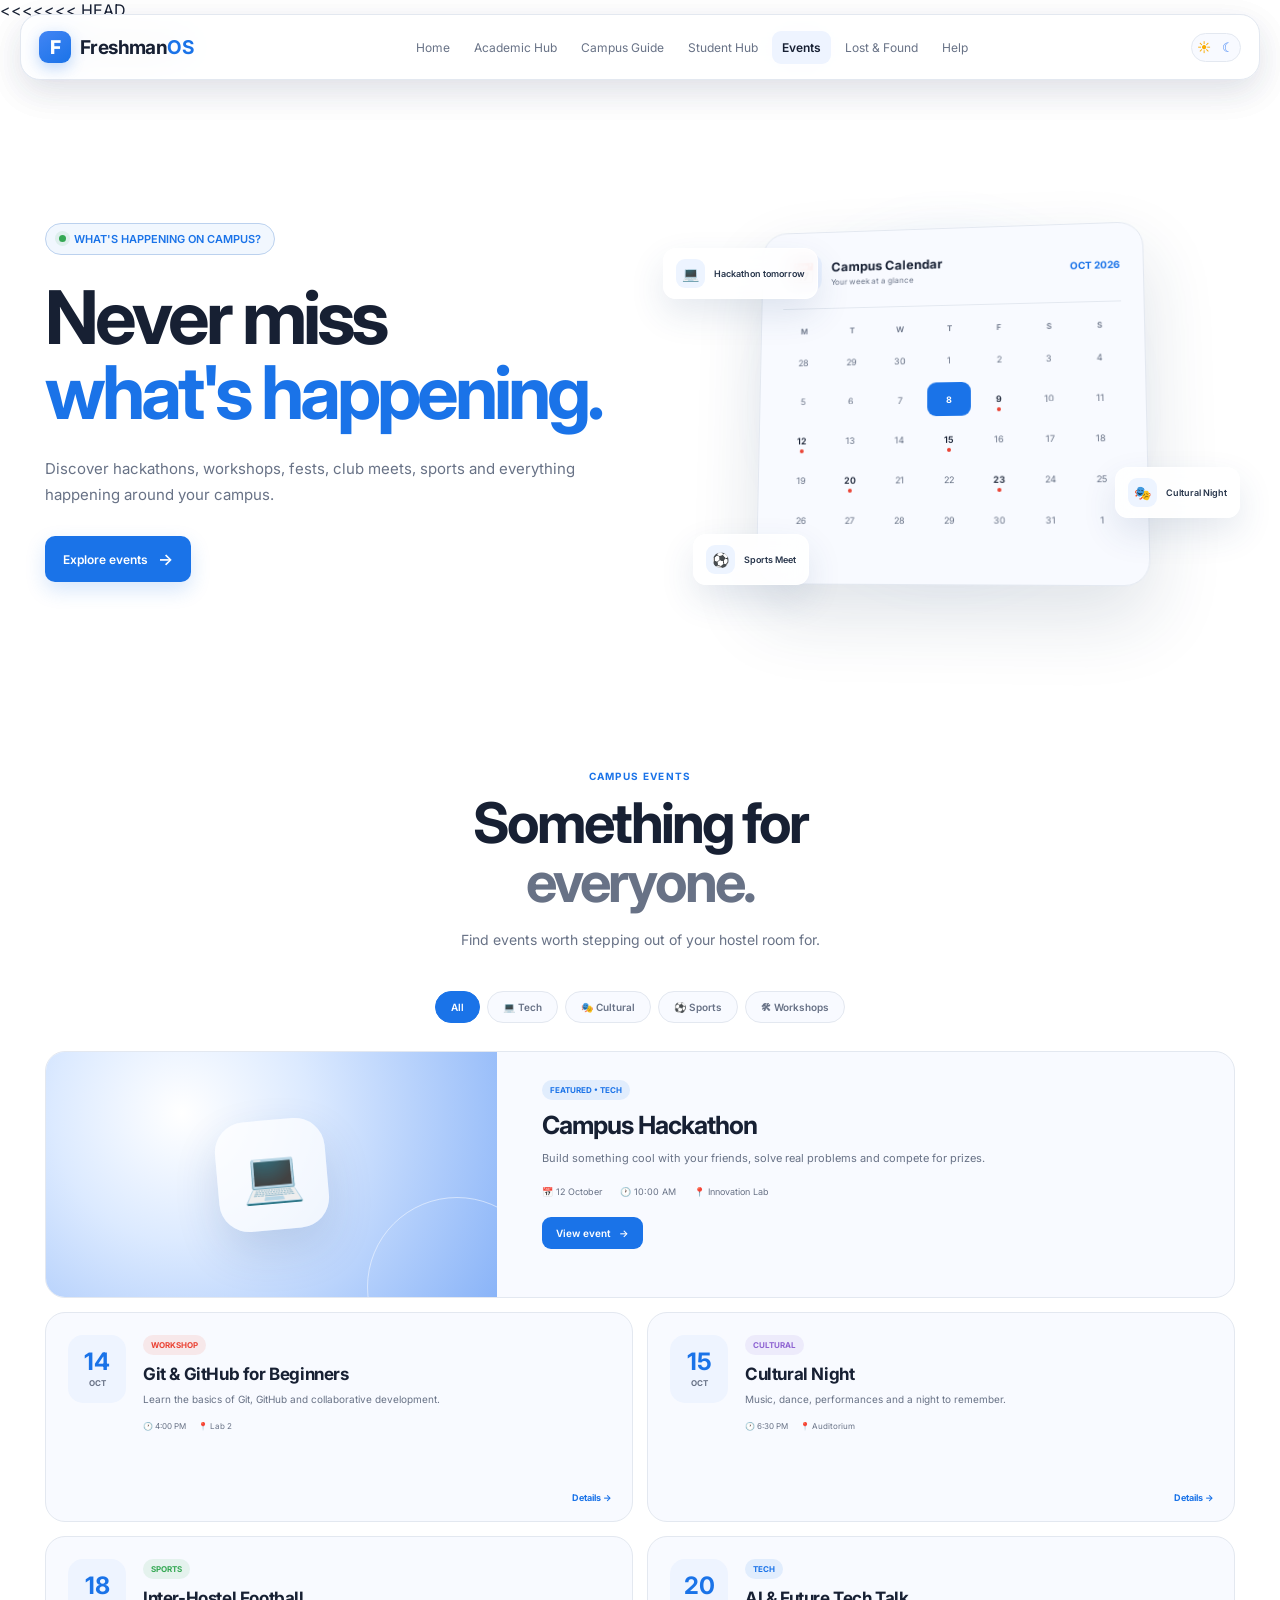
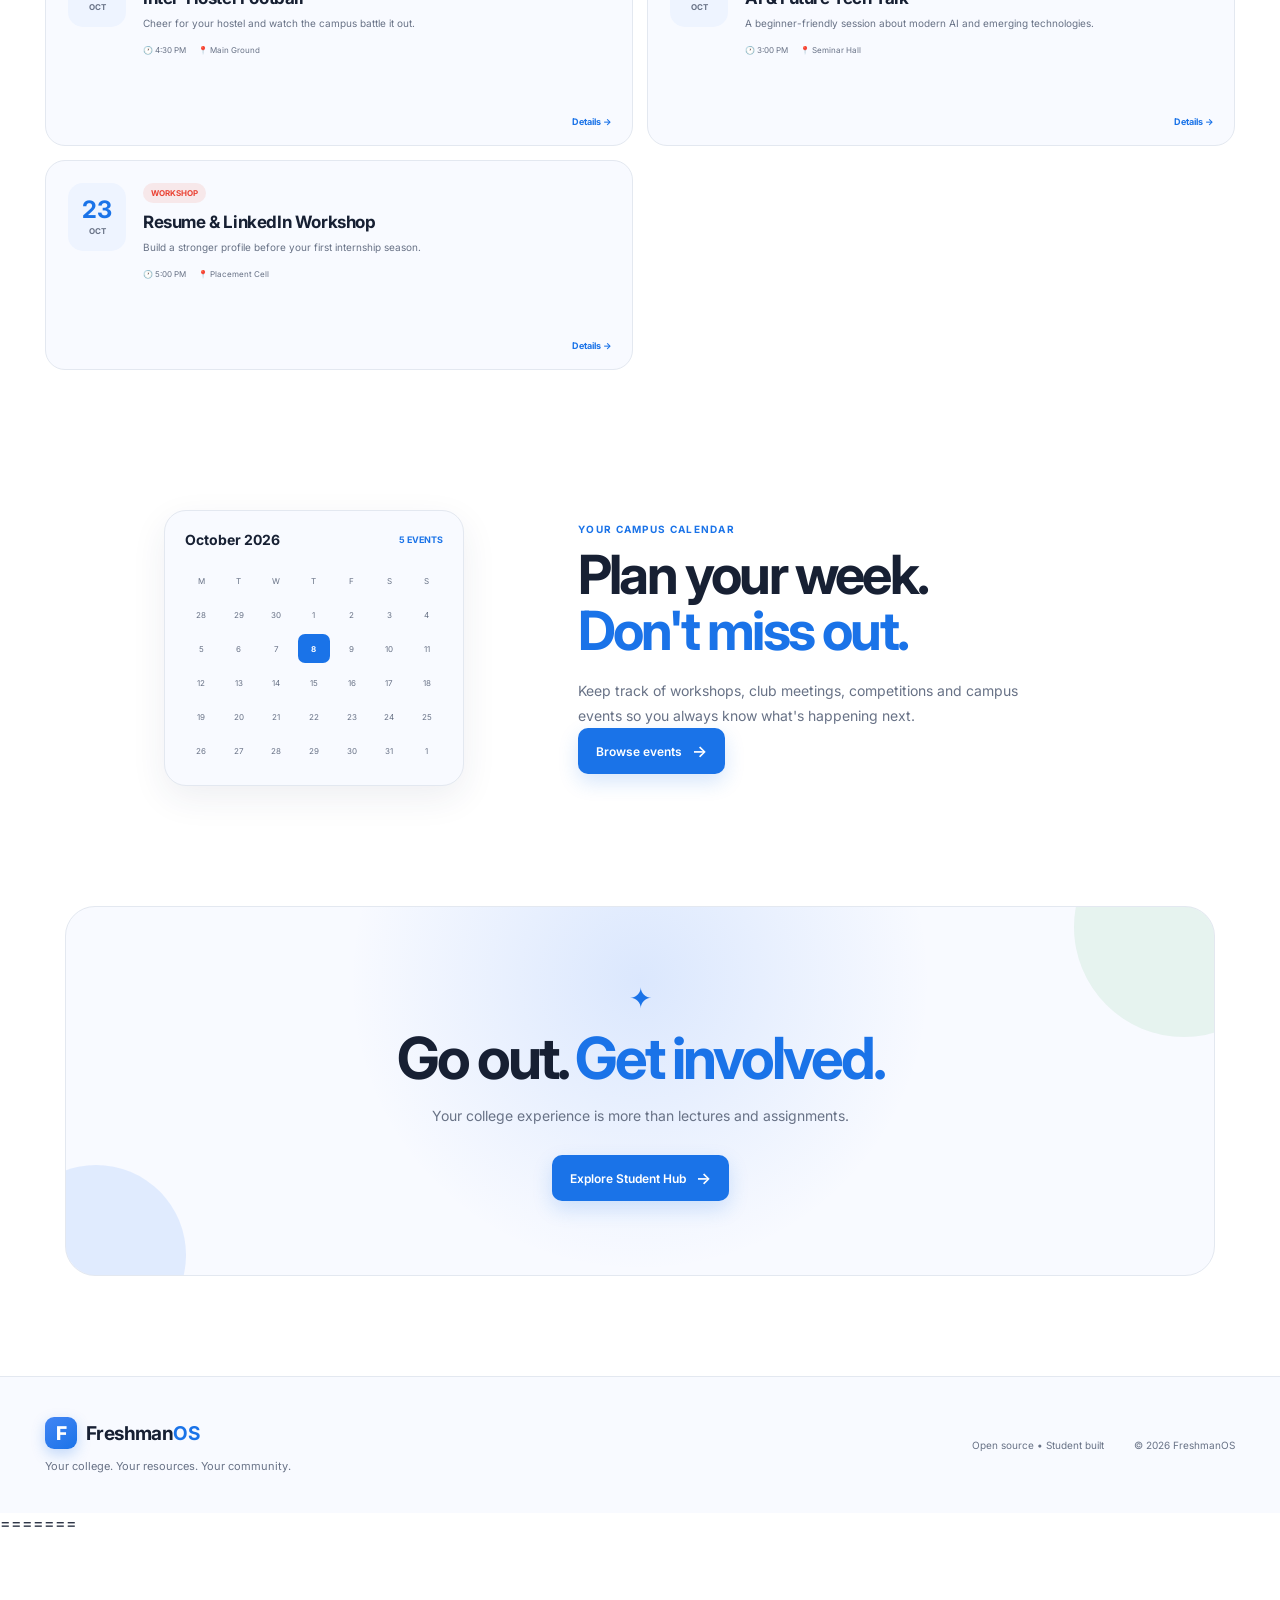
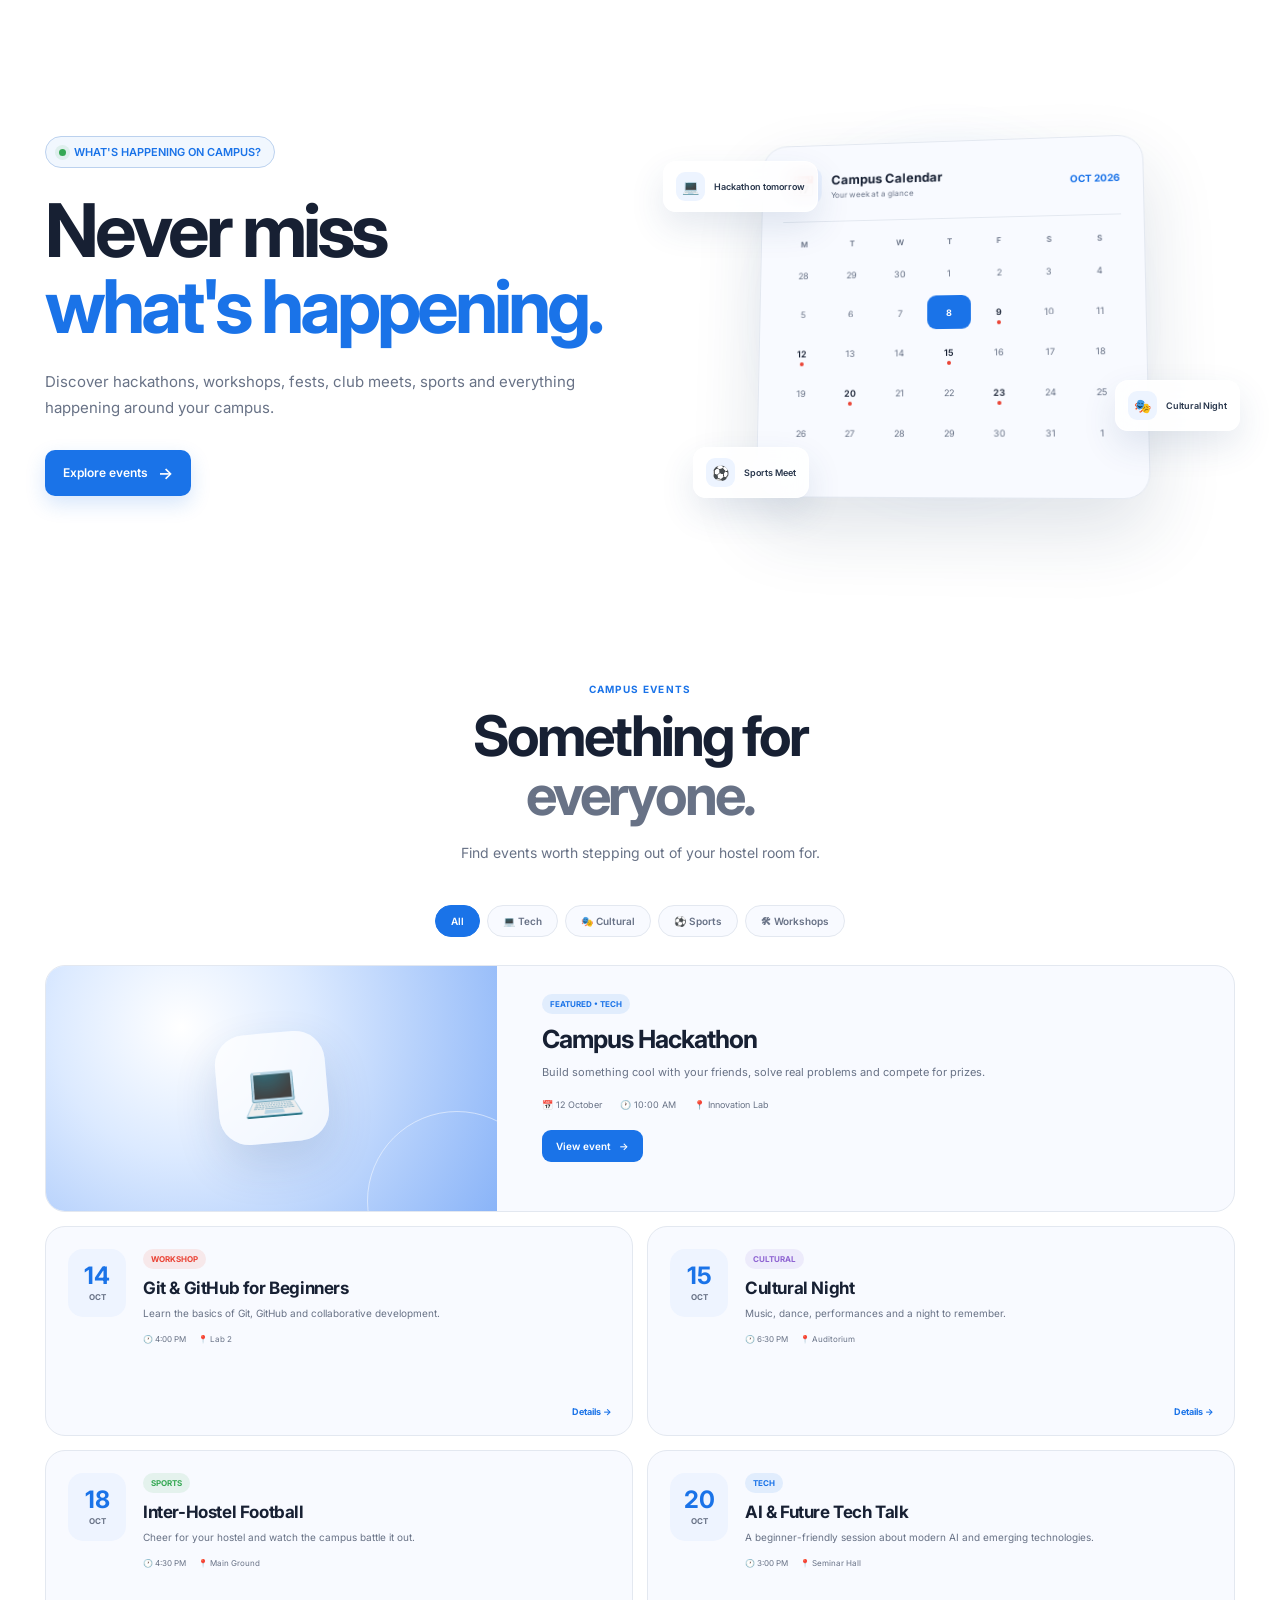
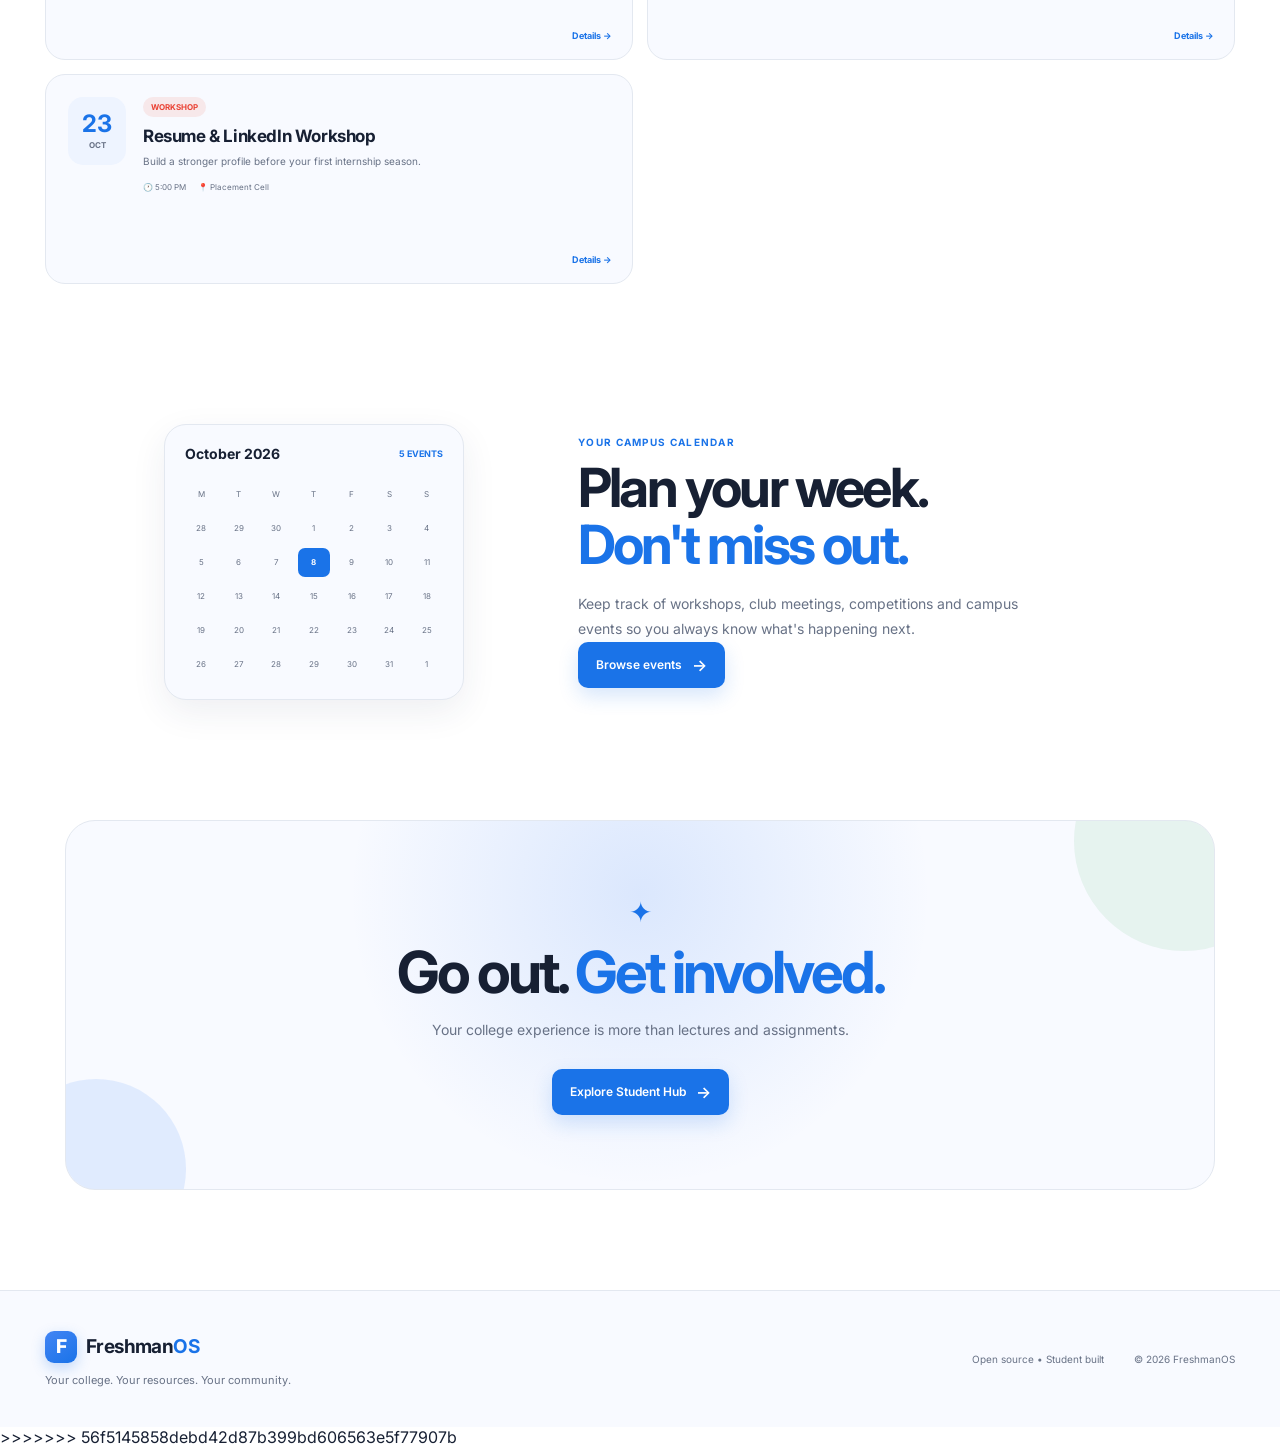
==== commit 13c7e5bc: "Merged remote changes" ====
--- a/events/index.html
+++ b/events/index.html
@@ -1,3514 +1,7030 @@
-<!DOCTYPE html>
-<html lang="en">
-
-<head>
-
-    <meta charset="UTF-8">
-
-    <meta
-        name="viewport"
-        content="width=device-width, initial-scale=1.0"
-    >
-
-    <title>Events — FreshmanOS</title>
-
-    <link rel="preconnect" href="https://fonts.googleapis.com">
-
-    <link
-        rel="preconnect"
-        href="https://fonts.gstatic.com"
-        crossorigin
-    >
-
-    <link
-        href="https://fonts.googleapis.com/css2?family=Google+Sans:wght@400;500;600;700&family=Inter:wght@400;500;600;700;800&display=swap"
-        rel="stylesheet"
-    >
-
-
-<style>
-
-/* =========================================================
-   FRESHMANOS — EVENTS
-========================================================= */
-
-:root {
-
-    --bg: #ffffff;
-    --surface: #f8faff;
-    --surface2: #eef4ff;
-
-    --text: #172033;
-    --muted: #687286;
-
-    --border: #e3e8f0;
-
-    --blue: #1a73e8;
-    --green: #34a853;
-    --yellow: #fbbc04;
-    --red: #ea4335;
-    --purple: #8e63d2;
-
-    --shadow:
-        0 12px 35px rgba(36,54,86,.08);
-}
-
-
-body.dark {
-
-    --bg: #101217;
-    --surface: #171a21;
-    --surface2: #1d2330;
-
-    --text: #f5f7fb;
-    --muted: #a3abba;
-
-    --border: #292f3a;
-
-    --blue: #8ab4f8;
-    --green: #81c995;
-    --yellow: #fdd663;
-    --red: #f28b82;
-    --purple: #b99af7;
-
-    --shadow:
-        0 15px 40px rgba(0,0,0,.35);
-}
-
-
-/* =========================================================
-   RESET
-========================================================= */
-
-* {
-    margin: 0;
-    padding: 0;
-    box-sizing: border-box;
-}
-
-html {
-    scroll-behavior: smooth;
-}
-
-body {
-
-    margin: 0;
-
-    font-family:
-        "Google Sans",
-        "Inter",
-        Arial,
-        sans-serif;
-
-    background: var(--bg);
-
-    color: var(--text);
-
-    overflow-x: hidden;
-
-    transition:
-        background .3s ease,
-        color .3s ease;
-}
-
-a {
-    color: inherit;
-    text-decoration: none;
-}
-
-button,
-input {
-    font-family: inherit;
-}
-
-
-/* =========================================================
-   NAVBAR
-========================================================= */
-
-.navbar {
-
-    position: fixed;
-
-    top: 14px;
-    left: 50%;
-
-    transform: translateX(-50%);
-
-    width: calc(100% - 40px);
-
-    max-width: 1380px;
-
-    z-index: 1000;
-
-    background:
-        color-mix(
-            in srgb,
-            var(--bg) 90%,
-            transparent
-        );
-
-    backdrop-filter: blur(18px);
-
-    border: 1px solid var(--border);
-
-    border-radius: 20px;
-
-    box-shadow: var(--shadow);
-}
-
-
-.nav-inner {
-
-    height: 64px;
-
-    padding: 0 18px;
-
-    display: flex;
-
-    align-items: center;
-
-    justify-content: space-between;
-}
-
-
-/* BRAND */
-
-.brand {
-
-    display: flex;
-
-    align-items: center;
-
-    gap: 9px;
-
-    font-size: 19px;
-
-    font-weight: 700;
-
-    letter-spacing: -.6px;
-
-    white-space: nowrap;
-}
-
-
-.brand-mark {
-
-    width: 32px;
-    height: 32px;
-
-    display: flex;
-
-    align-items: center;
-    justify-content: center;
-
-    border-radius: 9px;
-
-    background:
-        linear-gradient(
-            145deg,
-            #4285f4,
-            #1a73e8
-        );
-
-    color: white;
-
-    font-weight: 800;
-
-    box-shadow:
-        0 5px 14px
-        rgba(26,115,232,.25);
-}
-
-
-.blue {
-    color: var(--blue);
-}
-
-
-/* NAV LINKS */
-
-.nav-links {
-
-    display: flex;
-
-    align-items: center;
-
-    gap: 4px;
-}
-
-
-.nav-links a {
-
-    padding: 9px 10px;
-
-    border-radius: 9px;
-
-    color: var(--muted);
-
-    font-size: 12px;
-
-    transition: .2s ease;
-}
-
-
-.nav-links a:hover {
-
-    color: var(--text);
-
-    background: var(--surface);
-}
-
-
-.nav-links a.active {
-
-    color: var(--text);
-
-    background: var(--surface2);
-
-    font-weight: 600;
-}
-
-
-/* ACTIONS */
-
-.nav-actions {
-
-    display: flex;
-
-    align-items: center;
-
-    gap: 8px;
-}
-
-
-.theme-toggle {
-
-    width: 50px;
-    height: 29px;
-
-    border: 1px solid var(--border);
-
-    border-radius: 999px;
-
-    background: var(--surface);
-
-    display: flex;
-
-    align-items: center;
-
-    justify-content: space-around;
-
-    color: var(--muted);
-
-    cursor: pointer;
-}
-
-
-.theme-toggle span:first-child {
-    color: #f9ab00;
-}
-
-
-.theme-toggle span:last-child {
-    color: #4285f4;
-}
-
-
-.mobile-menu-btn {
-
-    display: none;
-
-    width: 34px;
-    height: 34px;
-
-    border: 1px solid var(--border);
-
-    border-radius: 9px;
-
-    background: var(--surface);
-
-    color: var(--text);
-
-    cursor: pointer;
-
-    font-size: 18px;
-}
-
-
-/* MOBILE NAV */
-
-.mobile-nav {
-
-    display: none;
-
-    padding: 10px 18px 18px;
-
-    border-top: 1px solid var(--border);
-
-    flex-direction: column;
-}
-
-
-.mobile-nav.active {
-    display: flex;
-}
-
-
-.mobile-nav a {
-
-    padding: 12px;
-
-    border-radius: 10px;
-
-    color: var(--muted);
-
-    font-size: 13px;
-}
-
-
-.mobile-nav a.active {
-
-    color: var(--blue);
-
-    background: var(--surface2);
-}
-
-
-/* =========================================================
-   HERO
-========================================================= */
-
-.events-hero {
-
-    max-width: 1250px;
-
-    min-height: 680px;
-
-    margin: auto;
-
-    padding:
-        155px 30px
-        70px;
-
-    display: grid;
-
-    grid-template-columns:
-        1fr 1fr;
-
-    align-items: center;
-
-    gap: 45px;
-}
-
-
-.hero-copy {
-
-    position: relative;
-
-    z-index: 5;
-}
-
-
-.eyebrow {
-
-    display: inline-flex;
-
-    align-items: center;
-
-    gap: 8px;
-
-    padding: 8px 13px;
-
-    border: 1px solid
-        color-mix(
-            in srgb,
-            var(--blue) 20%,
-            var(--border)
-        );
-
-    border-radius: 999px;
-
-    color: var(--blue);
-
-    background:
-        color-mix(
-            in srgb,
-            var(--blue) 6%,
-            transparent
-        );
-
-    font-size: 11px;
-
-    font-weight: 600;
-}
-
-
-.live-dot {
-
-    width: 7px;
-    height: 7px;
-
-    border-radius: 50%;
-
-    background: var(--green);
-
-    box-shadow:
-        0 0 0 4px
-        rgba(52,168,83,.1);
-}
-
-
-.hero-copy h1 {
-
-    max-width: 650px;
-
-    margin-top: 25px;
-
-    font-size:
-        clamp(
-            48px,
-            6vw,
-            74px
-        );
-
-    line-height: 1.02;
-
-    letter-spacing: -4px;
-
-    font-weight: 700;
-}
-
-
-.hero-copy h1 span {
-
-    display: block;
-
-    color: var(--blue);
-}
-
-
-.hero-copy > p {
-
-    max-width: 560px;
-
-    margin-top: 25px;
-
-    color: var(--muted);
-
-    font-size: 15px;
-
-    line-height: 1.75;
-}
-
-
-/* =========================================================
-   HERO BUTTONS
-========================================================= */
-
-.hero-buttons {
-
-    display: flex;
-
-    flex-wrap: wrap;
-
-    gap: 10px;
-
-    margin-top: 28px;
-}
-
-
-.primary-button {
-
-    display: inline-flex;
-
-    align-items: center;
-
-    gap: 10px;
-
-    padding: 13px 18px;
-
-    border-radius: 10px;
-
-    background: var(--blue);
-
-    color: white;
-
-    font-size: 12px;
-
-    font-weight: 600;
-
-    transition: .25s ease;
-
-    box-shadow:
-        0 8px 20px
-        rgba(26,115,232,.18);
-}
-
-
-.primary-button:hover {
-
-    transform:
-        translateY(-3px);
-
-    box-shadow:
-        0 14px 28px
-        rgba(26,115,232,.25);
-}
-
-
-.primary-button span {
-
-    transition: .25s;
-
-    font-size: 16px;
-}
-
-
-.primary-button:hover span {
-
-    transform:
-        translateX(4px);
-}
-
-
-/* =========================================================
-   EVENT VISUAL
-========================================================= */
-
-.hero-events {
-
-    position: relative;
-
-    height: 440px;
-
-    display: flex;
-
-    align-items: center;
-
-    justify-content: center;
-
-    perspective: 1100px;
-}
-
-
-.event-glow {
-
-    position: absolute;
-
-    width: 430px;
-    height: 430px;
-
-    border-radius: 50%;
-
-    background:
-        radial-gradient(
-            circle,
-            rgba(66,133,244,.17),
-            transparent 68%
-        );
-
-    filter: blur(12px);
-}
-
-
-/* CALENDAR */
-
-.calendar-card {
-
-    position: relative;
-
-    width: 390px;
-
-    min-height: 360px;
-
-    padding: 22px;
-
-    border:
-        1px solid var(--border);
-
-    border-radius: 25px;
-
-    background: var(--surface);
-
-    box-shadow:
-        0 30px 70px
-        rgba(30,55,90,.14);
-
-    transform:
-        rotateX(7deg)
-        rotateY(-7deg);
-
-    z-index: 3;
-
-    transition:
-        transform .2s ease;
-}
-
-
-.calendar-top {
-
-    display: flex;
-
-    align-items: center;
-
-    justify-content: space-between;
-
-    padding-bottom: 17px;
-
-    border-bottom:
-        1px solid var(--border);
-}
-
-
-.calendar-title {
-
-    display: flex;
-
-    align-items: center;
-
-    gap: 10px;
-}
-
-
-.calendar-icon {
-
-    width: 40px;
-    height: 40px;
-
-    display: grid;
-
-    place-items: center;
-
-    border-radius: 12px;
-
-    background: #e8f0fe;
-
-    font-size: 20px;
-}
-
-
-body.dark .calendar-icon {
-    background: var(--surface2);
-}
-
-
-.calendar-title strong {
-
-    display: block;
-
-    font-size: 13px;
-}
-
-
-.calendar-title span {
-
-    display: block;
-
-    margin-top: 3px;
-
-    color: var(--muted);
-
-    font-size: 8px;
-}
-
-
-.month {
-
-    color: var(--blue);
-
-    font-size: 10px;
-
-    font-weight: 700;
-}
-
-
-/* DAYS */
-
-.week {
-
-    display: grid;
-
-    grid-template-columns:
-        repeat(7,1fr);
-
-    gap: 6px;
-
-    margin-top: 18px;
-
-    text-align: center;
-}
-
-
-.week span {
-
-    color: var(--muted);
-
-    font-size: 8px;
-
-    font-weight: 600;
-}
-
-
-.calendar-days {
-
-    display: grid;
-
-    grid-template-columns:
-        repeat(7,1fr);
-
-    gap: 6px;
-
-    margin-top: 10px;
-}
-
-
-.day {
-
-    height: 34px;
-
-    display: grid;
-
-    place-items: center;
-
-    border-radius: 9px;
-
-    color: var(--muted);
-
-    font-size: 9px;
-
-    transition: .2s;
-}
-
-
-.day:hover {
-
-    background: var(--surface2);
-
-    color: var(--text);
-}
-
-
-.day.active {
-
-    background: var(--blue);
-
-    color: white;
-
-    font-weight: 700;
-}
-
-
-.day.event {
-
-    position: relative;
-
-    color: var(--text);
-
-    font-weight: 600;
-}
-
-
-.day.event::after {
-
-    content: "";
-
-    position: absolute;
-
-    bottom: 4px;
-
-    width: 4px;
-    height: 4px;
-
-    border-radius: 50%;
-
-    background: var(--red);
-}
-
-
-/* FLOATING EVENT CARDS */
-
-.floating-event {
-
-    position: absolute;
-
-    z-index: 10;
-
-    display: flex;
-
-    align-items: center;
-
-    gap: 9px;
-
-    padding: 10px 12px;
-
-    border:
-        1px solid
-        rgba(255,255,255,.8);
-
-    border-radius: 13px;
-
-    background:
-        rgba(255,255,255,.85);
-
-    backdrop-filter: blur(12px);
-
-    color: #26344a;
-
-    box-shadow:
-        0 15px 35px
-        rgba(39,73,120,.12);
-
-    font-size: 9px;
-
-    font-weight: 600;
-
-    animation:
-        float 5s ease-in-out infinite;
-}
-
-
-body.dark .floating-event {
-
-    background:
-        rgba(28,32,42,.93);
-
-    border-color:
-        rgba(255,255,255,.08);
-
-    color: white;
-}
-
-
-.event-mini-icon {
-
-    width: 29px;
-    height: 29px;
-
-    display: grid;
-
-    place-items: center;
-
-    border-radius: 9px;
-
-    background: #edf4ff;
-
-    font-size: 14px;
-}
-
-
-.float-one {
-
-    left: 0;
-
-    top: 65px;
-}
-
-
-.float-two {
-
-    right: -5px;
-
-    bottom: 105px;
-
-    animation-delay: -1.5s;
-}
-
-
-.float-three {
-
-    left: 30px;
-
-    bottom: 38px;
-
-    animation-delay: -3s;
-}
-
-
-@keyframes float {
-
-    0%,
-    100% {
-        transform: translateY(0);
-    }
-
-    50% {
-        transform: translateY(-10px);
-    }
-}
-
-
-/* =========================================================
-   UPCOMING EVENTS
-========================================================= */
-
-.events-section {
-
-    max-width: 1250px;
-
-    margin: auto;
-
-    padding:
-        70px 30px
-        110px;
-}
-
-
-.section-header {
-
-    max-width: 650px;
-
-    margin: auto;
-
-    text-align: center;
-}
-
-
-.section-label {
-
-    margin-bottom: 12px;
-
-    color: var(--blue);
-
-    font-size: 10px;
-
-    font-weight: 700;
-
-    letter-spacing: 1.3px;
-}
-
-
-.section-header h2 {
-
-    font-size:
-        clamp(
-            38px,
-            5vw,
-            56px
-        );
-
-    line-height: 1.05;
-
-    letter-spacing: -2.8px;
-}
-
-
-.section-header h2 span {
-
-    display: block;
-
-    color: var(--muted);
-}
-
-
-.section-header p {
-
-    margin-top: 16px;
-
-    color: var(--muted);
-
-    font-size: 14px;
-
-    line-height: 1.7;
-}
-
-
-/* FILTER */
-
-.event-filters {
-
-    display: flex;
-
-    justify-content: center;
-
-    flex-wrap: wrap;
-
-    gap: 7px;
-
-    margin-top: 40px;
-}
-
-
-.filter-btn {
-
-    padding: 9px 15px;
-
-    border: 1px solid var(--border);
-
-    border-radius: 999px;
-
-    background: var(--surface);
-
-    color: var(--muted);
-
-    font-size: 10px;
-
-    font-weight: 600;
-
-    cursor: pointer;
-
-    transition: .2s;
-}
-
-
-.filter-btn:hover {
-
-    color: var(--blue);
-
-    border-color: var(--blue);
-}
-
-
-.filter-btn.active {
-
-    background: var(--blue);
-
-    color: white;
-
-    border-color: var(--blue);
-}
-
-
-/* EVENT GRID */
-
-.event-grid {
-
-    display: grid;
-
-    grid-template-columns:
-        repeat(2,1fr);
-
-    gap: 14px;
-
-    margin-top: 28px;
-}
-
-
-/* EVENT CARD */
-
-.event-card {
-
-    position: relative;
-
-    min-height: 210px;
-
-    padding: 22px;
-
-    display: flex;
-
-    gap: 17px;
-
-    border:
-        1px solid var(--border);
-
-    border-radius: 20px;
-
-    background: var(--surface);
-
-    transition:
-        transform .25s ease,
-        box-shadow .25s ease;
-}
-
-
-.event-card:hover {
-
-    transform:
-        translateY(-6px);
-
-    box-shadow:
-        var(--shadow);
-}
-
-
-/* DATE */
-
-.event-date {
-
-    flex-shrink: 0;
-
-    width: 58px;
-    height: 68px;
-
-    display: flex;
-
-    flex-direction: column;
-
-    align-items: center;
-
-    justify-content: center;
-
-    border-radius: 15px;
-
-    background: var(--surface2);
-}
-
-
-.event-date strong {
-
-    color: var(--blue);
-
-    font-size: 24px;
-
-    line-height: 1;
-}
-
-
-.event-date span {
-
-    margin-top: 4px;
-
-    color: var(--muted);
-
-    font-size: 8px;
-
-    font-weight: 700;
-}
-
-
-/* CONTENT */
-
-.event-content {
-
-    flex: 1;
-
-    min-width: 0;
-}
-
-
-.event-tag {
-
-    display: inline-block;
-
-    padding: 5px 8px;
-
-    border-radius: 999px;
-
-    font-size: 8px;
-
-    font-weight: 700;
-
-    margin-bottom: 9px;
-}
-
-
-.tag-tech {
-
-    color: var(--blue);
-
-    background:
-        rgba(26,115,232,.10);
-}
-
-
-.tag-cultural {
-
-    color: var(--purple);
-
-    background:
-        rgba(142,99,210,.10);
-}
-
-
-.tag-sports {
-
-    color: var(--green);
-
-    background:
-        rgba(52,168,83,.10);
-}
-
-
-.tag-workshop {
-
-    color: var(--red);
-
-    background:
-        rgba(234,67,53,.10);
-}
-
-
-.event-content h3 {
-
-    font-size: 17px;
-
-    letter-spacing: -.4px;
-}
-
-
-.event-content p {
-
-    margin-top: 7px;
-
-    color: var(--muted);
-
-    font-size: 10px;
-
-    line-height: 1.65;
-}
-
-
-.event-meta {
-
-    display: flex;
-
-    flex-wrap: wrap;
-
-    gap: 12px;
-
-    margin-top: 13px;
-
-    color: var(--muted);
-
-    font-size: 8px;
-}
-
-
-/* EVENT BUTTON */
-
-.event-action {
-
-    position: absolute;
-
-    right: 20px;
-
-    bottom: 18px;
-
-    border: 0;
-
-    background: transparent;
-
-    color: var(--blue);
-
-    font-size: 9px;
-
-    font-weight: 700;
-
-    cursor: pointer;
-}
-
-
-.event-action:hover {
-    text-decoration: underline;
-}
-
-
-/* =========================================================
-   FEATURED EVENT
-========================================================= */
-
-.featured-event {
-
-    grid-column: span 2;
-
-    min-height: 245px;
-
-    padding: 0;
-
-    overflow: hidden;
-
-    display: grid;
-
-    grid-template-columns:
-        38% 62%;
-}
-
-
-.featured-visual {
-
-    position: relative;
-
-    min-height: 245px;
-
-    display: flex;
-
-    align-items: center;
-
-    justify-content: center;
-
-    overflow: hidden;
-
-    background:
-        radial-gradient(
-            circle at 30% 25%,
-            #ffffff,
-            #dceaff 35%,
-            #8ab4f8
-        );
-}
-
-
-body.dark .featured-visual {
-
-    background:
-        radial-gradient(
-            circle at 30% 25%,
-            #536d98,
-            #30496d 50%,
-            #1c2b42
-        );
-}
-
-
-.featured-symbol {
-
-    width: 110px;
-    height: 110px;
-
-    display: grid;
-
-    place-items: center;
-
-    border-radius: 30px;
-
-    background:
-        rgba(255,255,255,.72);
-
-    box-shadow:
-        0 20px 45px
-        rgba(30,70,130,.16);
-
-    font-size: 50px;
-
-    transform:
-        rotate(-5deg);
-}
-
-
-.featured-orb {
-
-    position: absolute;
-
-    width: 180px;
-    height: 180px;
-
-    border-radius: 50%;
-
-    border:
-        1px solid
-        rgba(255,255,255,.5);
-
-    right: -50px;
-
-    bottom: -80px;
-}
-
-
-.featured-content {
-
-    padding: 28px;
-}
-
-
-.featured-content .event-tag {
-    margin-bottom: 10px;
-}
-
-
-.featured-content h3 {
-
-    font-size: 25px;
-
-    letter-spacing: -1px;
-}
-
-
-.featured-content p {
-
-    max-width: 470px;
-
-    margin-top: 9px;
-
-    color: var(--muted);
-
-    font-size: 11px;
-
-    line-height: 1.7;
-}
-
-
-.featured-details {
-
-    display: flex;
-
-    flex-wrap: wrap;
-
-    gap: 18px;
-
-    margin-top: 18px;
-
-    color: var(--muted);
-
-    font-size: 9px;
-}
-
-
-.featured-button {
-
-    display: inline-flex;
-
-    align-items: center;
-
-    gap: 8px;
-
-    margin-top: 20px;
-
-    padding: 10px 14px;
-
-    border-radius: 9px;
-
-    background: var(--blue);
-
-    color: white;
-
-    font-size: 10px;
-
-    font-weight: 600;
-}
-
-
-/* =========================================================
-   EMPTY STATE
-========================================================= */
-
-.no-events {
-
-    display: none;
-
-    padding: 65px 20px;
-
-    text-align: center;
-}
-
-
-.no-events-icon {
-
-    font-size: 35px;
-
-    margin-bottom: 10px;
-}
-
-
-.no-events h3 {
-
-    font-size: 19px;
-}
-
-
-.no-events p {
-
-    margin-top: 7px;
-
-    color: var(--muted);
-
-    font-size: 11px;
-}
-
-
-/* =========================================================
-   CALENDAR CTA
-========================================================= */
-
-.calendar-section {
-
-    max-width: 1100px;
-
-    margin: auto;
-
-    padding:
-        30px 30px
-        100px;
-
-    display: grid;
-
-    grid-template-columns:
-        .8fr 1.2fr;
-
-    gap: 70px;
-
-    align-items: center;
-}
-
-
-.mini-calendar {
-
-    width: 300px;
-
-    margin: auto;
-
-    padding: 20px;
-
-    border:
-        1px solid var(--border);
-
-    border-radius: 22px;
-
-    background: var(--surface);
-
-    box-shadow: var(--shadow);
-}
-
-
-.mini-calendar-head {
-
-    display: flex;
-
-    justify-content: space-between;
-
-    align-items: center;
-
-    margin-bottom: 18px;
-}
-
-
-.mini-calendar-head strong {
-    font-size: 14px;
-}
-
-
-.mini-calendar-head span {
-
-    color: var(--blue);
-
-    font-size: 9px;
-
-    font-weight: 700;
-}
-
-
-.mini-grid {
-
-    display: grid;
-
-    grid-template-columns:
-        repeat(7,1fr);
-
-    gap: 5px;
-
-    text-align: center;
-}
-
-
-.mini-grid div {
-
-    height: 29px;
-
-    display: grid;
-
-    place-items: center;
-
-    border-radius: 7px;
-
-    color: var(--muted);
-
-    font-size: 8px;
-}
-
-
-.mini-grid .selected {
-
-    background: var(--blue);
-
-    color: white;
-
-    font-weight: 700;
-}
-
-
-.calendar-copy h2 {
-
-    max-width: 520px;
-
-    font-size:
-        clamp(
-            38px,
-            5vw,
-            54px
-        );
-
-    line-height: 1.05;
-
-    letter-spacing: -2.8px;
-}
-
-
-.calendar-copy h2 span {
-
-    display: block;
-
-    color: var(--blue);
-}
-
-
-.calendar-copy p {
-
-    max-width: 480px;
-
-    margin-top: 18px;
-
-    color: var(--muted);
-
-    font-size: 14px;
-
-    line-height: 1.8;
-}
-
-
-/* =========================================================
-   CTA
-========================================================= */
-
-.events-cta {
-
-    position: relative;
-
-    max-width: 1150px;
-
-    min-height: 370px;
-
-    margin:
-        20px auto
-        100px;
-
-    border:
-        1px solid var(--border);
-
-    border-radius: 30px;
-
-    display: flex;
-
-    align-items: center;
-
-    justify-content: center;
-
-    text-align: center;
-
-    overflow: hidden;
-
-    background:
-        radial-gradient(
-            circle at 50% 20%,
-            rgba(66,133,244,.16),
-            transparent 45%
-        ),
-        var(--surface);
-}
-
-
-.cta-content {
-
-    position: relative;
-
-    z-index: 2;
-
-    max-width: 600px;
-}
-
-
-.cta-star {
-
-    margin-bottom: 14px;
-
-    color: var(--blue);
-
-    font-size: 28px;
-
-    animation:
-        spin 8s linear infinite;
-}
-
-
-@keyframes spin {
-
-    to {
-        transform: rotate(360deg);
-    }
-}
-
-
-.cta-content h2 {
-
-    font-size:
-        clamp(
-            40px,
-            5vw,
-            58px
-        );
-
-    line-height: 1;
-
-    letter-spacing: -3px;
-}
-
-
-.cta-content h2 span {
-    color: var(--blue);
-}
-
-
-.cta-content p {
-
-    max-width: 450px;
-
-    margin:
-        17px auto
-        27px;
-
-    color: var(--muted);
-
-    font-size: 14px;
-
-    line-height: 1.7;
-}
-
-
-.cta-orb {
-
-    position: absolute;
-
-    border-radius: 50%;
-}
-
-
-.orb-one {
-
-    width: 180px;
-    height: 180px;
-
-    left: -60px;
-    bottom: -70px;
-
-    background:
-        rgba(66,133,244,.13);
-}
-
-
-.orb-two {
-
-    width: 220px;
-    height: 220px;
-
-    right: -80px;
-    top: -90px;
-
-    background:
-        rgba(52,168,83,.09);
-}
-
-
-/* =========================================================
-   FOOTER
-========================================================= */
-
-footer {
-
-    border-top:
-        1px solid var(--border);
-
-    background: var(--surface);
-}
-
-
-.footer-inner {
-
-    max-width: 1250px;
-
-    margin: auto;
-
-    padding:
-        40px 30px;
-
-    display: flex;
-
-    align-items: center;
-
-    justify-content: space-between;
-}
-
-
-.footer-brand p {
-
-    margin-top: 10px;
-
-    color: var(--muted);
-
-    font-size: 11px;
-}
-
-
-.footer-right {
-
-    display: flex;
-
-    gap: 30px;
-
-    color: var(--muted);
-
-    font-size: 10px;
-}
-
-
-/* =========================================================
-   RESPONSIVE
-========================================================= */
-
-@media (max-width: 1050px) {
-
-    .nav-links a {
-
-        padding: 8px 5px;
-
-        font-size: 10px;
-    }
-
-    .events-hero {
-
-        gap: 10px;
-    }
-
-    .calendar-card {
-
-        transform:
-            scale(.88)
-            rotateX(7deg)
-            rotateY(-7deg);
-    }
-}
-
-
-@media (max-width: 850px) {
-
-    .nav-links {
-        display: none;
-    }
-
-    .mobile-menu-btn {
-        display: block;
-    }
-
-    .events-hero {
-
-        grid-template-columns: 1fr;
-
-        text-align: center;
-
-        padding-top: 135px;
-    }
-
-    .hero-copy {
-
-        display: flex;
-
-        flex-direction: column;
-
-        align-items: center;
-    }
-
-    .hero-copy > p {
-        max-width: 600px;
-    }
-
-    .hero-buttons {
-        justify-content: center;
-    }
-
-    .hero-events {
-        margin-top: 10px;
-    }
-
-    .event-grid {
-        grid-template-columns: 1fr;
-    }
-
-    .featured-event {
-
-        grid-column: span 1;
-
-        grid-template-columns: 1fr;
-    }
-
-    .featured-visual {
-        min-height: 190px;
-    }
-
-    .calendar-section {
-
-        grid-template-columns: 1fr;
-
-        text-align: center;
-
-        gap: 45px;
-    }
-
-    .calendar-copy {
-
-        display: flex;
-
-        flex-direction: column;
-
-        align-items: center;
-    }
-
-}
-
-
-@media (max-width: 560px) {
-
-    .navbar {
-
-        width:
-            calc(100% - 20px);
-
-        top: 8px;
-    }
-
-    .nav-inner {
-        height: 58px;
-    }
-
-    .events-hero {
-
-        padding:
-            120px 18px
-            40px;
-    }
-
-    .hero-copy h1 {
-
-        font-size: 45px;
-
-        letter-spacing: -2.5px;
-    }
-
-    .hero-copy > p {
-        font-size: 14px;
-    }
-
-    .hero-buttons {
-
-        flex-direction: column;
-
-        width: 100%;
-    }
-
-    .primary-button {
-        justify-content: center;
-        width: 100%;
-    }
-
-    .hero-events {
-
-        height: 390px;
-
-        overflow: hidden;
-    }
-
-    .calendar-card {
-
-        width: 360px;
-
-        transform:
-            scale(.72)
-            rotateX(6deg)
-            rotateY(-5deg);
-    }
-
-    .float-one {
-        left: -5px;
-    }
-
-    .float-two {
-        right: -5px;
-    }
-
-    .events-section {
-
-        padding:
-            60px 18px
-            80px;
-    }
-
-    .event-filters {
-
-        justify-content: flex-start;
-
-        overflow-x: auto;
-
-        flex-wrap: nowrap;
-
-        padding-bottom: 5px;
-    }
-
-    .filter-btn {
-        flex-shrink: 0;
-    }
-
-    .event-card {
-
-        padding: 18px;
-
-        gap: 12px;
-    }
-
-    .event-date {
-
-        width: 50px;
-        height: 61px;
-    }
-
-    .event-date strong {
-        font-size: 20px;
-    }
-
-    .event-content h3 {
-        font-size: 15px;
-    }
-
-    .featured-content {
-        padding: 22px;
-    }
-
-    .featured-content h3 {
-        font-size: 21px;
-    }
-
-    .calendar-section {
-
-        padding:
-            30px 18px
-            80px;
-    }
-
-    .mini-calendar {
-        width: 285px;
-    }
-
-    .events-cta {
-
-        margin:
-            20px 15px
-            70px;
-
-        min-height: 330px;
-
-        padding: 25px;
-    }
-
-    .footer-inner {
-
-        flex-direction: column;
-
-        align-items: flex-start;
-
-        gap: 25px;
-    }
-
-    .footer-right {
-
-        flex-direction: column;
-
-        gap: 8px;
-    }
-
-}
-
-</style>
-
-</head>
-
-
-<body>
-
-
-<!-- =====================================================
-     NAVBAR
-===================================================== -->
-
-<header class="navbar">
-
-    <div class="nav-inner">
-
-
-        <a
-            href="../index.html"
-            class="brand"
-        >
-
-            <div class="brand-mark">
-                F
-            </div>
-
-            <span>
-                Freshman<span class="blue">OS</span>
-            </span>
-
-        </a>
-
-
-        <nav class="nav-links">
-
-            <a href="../index.html">
-                Home
-            </a>
-
-            <a href="../academic/index.html">
-                Academic Hub
-            </a>
-
-            <a href="../campus/index.html">
-                Campus Guide
-            </a>
-
-            <a href="../student/index.html">
-                Student Hub
-            </a>
-
-            <a
-                href="index.html"
-                class="active"
-            >
-                Events
-            </a>
-
-            <a href="../lost-found/index.html">
-                Lost & Found
-            </a>
-
-            <a href="../help/index.html">
-                Help
-            </a>
-
-        </nav>
-
-
-        <div class="nav-actions">
-
-            <button
-                class="theme-toggle"
-                id="themeToggle"
-                aria-label="Toggle theme"
-            >
-
-                <span>☀</span>
-                <span>☾</span>
-
-            </button>
-
-
-            <button
-                class="mobile-menu-btn"
-                id="menuButton"
-                aria-label="Open menu"
-            >
-                ☰
-            </button>
-
-        </div>
-
-    </div>
-
-
-    <div
-        class="mobile-nav"
-        id="mobileNav"
-    >
-
-        <a href="../index.html">
-            Home
-        </a>
-
-        <a href="../academic/index.html">
-            Academic Hub
-        </a>
-
-        <a href="../campus/index.html">
-            Campus Guide
-        </a>
-
-        <a href="../student/index.html">
-            Student Hub
-        </a>
-
-        <a
-            href="index.html"
-            class="active"
-        >
-            Events
-        </a>
-
-        <a href="../lost-found/index.html">
-            Lost & Found
-        </a>
-
-        <a href="../help/index.html">
-            Help
-        </a>
-
-    </div>
-
-</header>
-
-
-
-<!-- =====================================================
-     HERO
-===================================================== -->
-
-<main>
-
-
-<section class="events-hero">
-
-
-    <div class="hero-copy">
-
-
-        <div class="eyebrow">
-
-            <span class="live-dot"></span>
-
-            WHAT'S HAPPENING ON CAMPUS?
-
-        </div>
-
-
-        <h1>
-
-            Never miss
-
-            <span>
-                what's happening.
-            </span>
-
-        </h1>
-
-
-        <p>
-
-            Discover hackathons, workshops, fests,
-            club meets, sports and everything happening
-            around your campus.
-
-        </p>
-
-
-        <div class="hero-buttons">
-
-            <a
-                href="#events"
-                class="primary-button"
-            >
-
-                Explore events
-
-                <span>
-                    →
-                </span>
-
-            </a>
-
-        </div>
-
-
-    </div>
-
-
-
-    <!-- CALENDAR VISUAL -->
-
-    <div class="hero-events">
-
-        <div class="event-glow"></div>
-
-
-        <div
-            class="calendar-card"
-            id="calendarCard"
-        >
-
-
-            <div class="calendar-top">
-
-                <div class="calendar-title">
-
-                    <div class="calendar-icon">
-                        📅
-                    </div>
-
-                    <div>
-
-                        <strong>
-                            Campus Calendar
-                        </strong>
-
-                        <span>
-                            Your week at a glance
-                        </span>
-
-                    </div>
-
-                </div>
-
-
-                <div class="month">
-                    OCT 2026
-                </div>
-
-            </div>
-
-
-
-            <div class="week">
-
-                <span>M</span>
-                <span>T</span>
-                <span>W</span>
-                <span>T</span>
-                <span>F</span>
-                <span>S</span>
-                <span>S</span>
-
-            </div>
-
-
-            <div class="calendar-days">
-
-                <div class="day">28</div>
-                <div class="day">29</div>
-                <div class="day">30</div>
-                <div class="day">1</div>
-                <div class="day">2</div>
-                <div class="day">3</div>
-                <div class="day">4</div>
-
-                <div class="day">5</div>
-                <div class="day">6</div>
-                <div class="day">7</div>
-                <div class="day active">8</div>
-                <div class="day event">9</div>
-                <div class="day">10</div>
-                <div class="day">11</div>
-
-                <div class="day event">12</div>
-                <div class="day">13</div>
-                <div class="day">14</div>
-                <div class="day event">15</div>
-                <div class="day">16</div>
-                <div class="day">17</div>
-                <div class="day">18</div>
-
-                <div class="day">19</div>
-                <div class="day event">20</div>
-                <div class="day">21</div>
-                <div class="day">22</div>
-                <div class="day event">23</div>
-                <div class="day">24</div>
-                <div class="day">25</div>
-
-                <div class="day">26</div>
-                <div class="day">27</div>
-                <div class="day">28</div>
-                <div class="day">29</div>
-                <div class="day">30</div>
-                <div class="day">31</div>
-                <div class="day">1</div>
-
-            </div>
-
-        </div>
-
-
-
-        <div class="floating-event float-one">
-
-            <span class="event-mini-icon">
-                💻
-            </span>
-
-            Hackathon tomorrow
-
-        </div>
-
-
-        <div class="floating-event float-two">
-
-            <span class="event-mini-icon">
-                🎭
-            </span>
-
-            Cultural Night
-
-        </div>
-
-
-        <div class="floating-event float-three">
-
-            <span class="event-mini-icon">
-                ⚽
-            </span>
-
-            Sports Meet
-
-        </div>
-
-
-    </div>
-
-</section>
-
-
-
-<!-- =====================================================
-     EVENTS
-===================================================== -->
-
-<section
-    class="events-section"
-    id="events"
->
-
-
-    <div class="section-header">
-
-        <div class="section-label">
-            CAMPUS EVENTS
-        </div>
-
-        <h2>
-
-            Something for
-
-            <span>
-                everyone.
-            </span>
-
-        </h2>
-
-        <p>
-
-            Find events worth stepping out of your
-            hostel room for.
-
-        </p>
-
-    </div>
-
-
-
-    <div class="event-filters">
-
-        <button
-            class="filter-btn active"
-            data-category="all"
-        >
-            All
-        </button>
-
-        <button
-            class="filter-btn"
-            data-category="tech"
-        >
-            💻 Tech
-        </button>
-
-        <button
-            class="filter-btn"
-            data-category="cultural"
-        >
-            🎭 Cultural
-        </button>
-
-        <button
-            class="filter-btn"
-            data-category="sports"
-        >
-            ⚽ Sports
-        </button>
-
-        <button
-            class="filter-btn"
-            data-category="workshop"
-        >
-            🛠 Workshops
-        </button>
-
-    </div>
-
-
-
-    <div
-        class="event-grid"
-        id="eventGrid"
-    >
-
-
-        <!-- FEATURED -->
-
-        <article
-            class="event-card featured-event"
-            data-category="tech"
-        >
-
-            <div class="featured-visual">
-
-                <div class="featured-symbol">
-                    💻
-                </div>
-
-                <div class="featured-orb"></div>
-
-            </div>
-
-
-            <div class="featured-content">
-
-                <span class="event-tag tag-tech">
-                    FEATURED • TECH
-                </span>
-
-                <h3>
-                    Campus Hackathon
-                </h3>
-
-                <p>
-
-                    Build something cool with your
-                    friends, solve real problems and
-                    compete for prizes.
-
-                </p>
-
-
-                <div class="featured-details">
-
-                    <span>
-                        📅 12 October
-                    </span>
-
-                    <span>
-                        🕐 10:00 AM
-                    </span>
-
-                    <span>
-                        📍 Innovation Lab
-                    </span>
-
-                </div>
-
-
-                <a
-                    href="#"
-                    class="featured-button event-link"
-                    data-event="Campus Hackathon"
-                >
-
-                    View event
-
-                    <span>→</span>
-
-                </a>
-
-            </div>
-
-        </article>
-
-
-
-        <!-- EVENT 1 -->
-
-        <article
-            class="event-card"
-            data-category="workshop"
-        >
-
-            <div class="event-date">
-
-                <strong>
-                    14
-                </strong>
-
-                <span>
-                    OCT
-                </span>
-
-            </div>
-
-
-            <div class="event-content">
-
-                <span class="event-tag tag-workshop">
-                    WORKSHOP
-                </span>
-
-                <h3>
-                    Git & GitHub for Beginners
-                </h3>
-
-                <p>
-                    Learn the basics of Git, GitHub
-                    and collaborative development.
-                </p>
-
-                <div class="event-meta">
-
-                    <span>
-                        🕐 4:00 PM
-                    </span>
-
-                    <span>
-                        📍 Lab 2
-                    </span>
-
-                </div>
-
-                <button
-                    class="event-action event-link"
-                    data-event="Git & GitHub for Beginners"
-                >
-                    Details →
-                </button>
-
-            </div>
-
-        </article>
-
-
-
-        <!-- EVENT 2 -->
-
-        <article
-            class="event-card"
-            data-category="cultural"
-        >
-
-            <div class="event-date">
-
-                <strong>
-                    15
-                </strong>
-
-                <span>
-                    OCT
-                </span>
-
-            </div>
-
-
-            <div class="event-content">
-
-                <span class="event-tag tag-cultural">
-                    CULTURAL
-                </span>
-
-                <h3>
-                    Cultural Night
-                </h3>
-
-                <p>
-                    Music, dance, performances and
-                    a night to remember.
-                </p>
-
-                <div class="event-meta">
-
-                    <span>
-                        🕐 6:30 PM
-                    </span>
-
-                    <span>
-                        📍 Auditorium
-                    </span>
-
-                </div>
-
-                <button
-                    class="event-action event-link"
-                    data-event="Cultural Night"
-                >
-                    Details →
-                </button>
-
-            </div>
-
-        </article>
-
-
-
-        <!-- EVENT 3 -->
-
-        <article
-            class="event-card"
-            data-category="sports"
-        >
-
-            <div class="event-date">
-
-                <strong>
-                    18
-                </strong>
-
-                <span>
-                    OCT
-                </span>
-
-            </div>
-
-
-            <div class="event-content">
-
-                <span class="event-tag tag-sports">
-                    SPORTS
-                </span>
-
-                <h3>
-                    Inter-Hostel Football
-                </h3>
-
-                <p>
-                    Cheer for your hostel and watch
-                    the campus battle it out.
-                </p>
-
-                <div class="event-meta">
-
-                    <span>
-                        🕐 4:30 PM
-                    </span>
-
-                    <span>
-                        📍 Main Ground
-                    </span>
-
-                </div>
-
-                <button
-                    class="event-action event-link"
-                    data-event="Inter-Hostel Football"
-                >
-                    Details →
-                </button>
-
-            </div>
-
-        </article>
-
-
-
-        <!-- EVENT 4 -->
-
-        <article
-            class="event-card"
-            data-category="tech"
-        >
-
-            <div class="event-date">
-
-                <strong>
-                    20
-                </strong>
-
-                <span>
-                    OCT
-                </span>
-
-            </div>
-
-
-            <div class="event-content">
-
-                <span class="event-tag tag-tech">
-                    TECH
-                </span>
-
-                <h3>
-                    AI & Future Tech Talk
-                </h3>
-
-                <p>
-                    A beginner-friendly session about
-                    modern AI and emerging technologies.
-                </p>
-
-                <div class="event-meta">
-
-                    <span>
-                        🕐 3:00 PM
-                    </span>
-
-                    <span>
-                        📍 Seminar Hall
-                    </span>
-
-                </div>
-
-                <button
-                    class="event-action event-link"
-                    data-event="AI & Future Tech Talk"
-                >
-                    Details →
-                </button>
-
-            </div>
-
-        </article>
-
-
-
-        <!-- EVENT 5 -->
-
-        <article
-            class="event-card"
-            data-category="workshop"
-        >
-
-            <div class="event-date">
-
-                <strong>
-                    23
-                </strong>
-
-                <span>
-                    OCT
-                </span>
-
-            </div>
-
-
-            <div class="event-content">
-
-                <span class="event-tag tag-workshop">
-                    WORKSHOP
-                </span>
-
-                <h3>
-                    Resume & LinkedIn Workshop
-                </h3>
-
-                <p>
-                    Build a stronger profile before
-                    your first internship season.
-                </p>
-
-                <div class="event-meta">
-
-                    <span>
-                        🕐 5:00 PM
-                    </span>
-
-                    <span>
-                        📍 Placement Cell
-                    </span>
-
-                </div>
-
-                <button
-                    class="event-action event-link"
-                    data-event="Resume & LinkedIn Workshop"
-                >
-                    Details →
-                </button>
-
-            </div>
-
-        </article>
-
-
-    </div>
-
-
-
-    <div
-        class="no-events"
-        id="noEvents"
-    >
-
-        <div class="no-events-icon">
-            🗓️
-        </div>
-
-        <h3>
-            No events here yet.
-        </h3>
-
-        <p>
-            Try another category.
-        </p>
-
-    </div>
-
-</section>
-
-
-
-<!-- =====================================================
-     PERSONAL CALENDAR
-===================================================== -->
-
-<section class="calendar-section">
-
-
-    <div class="mini-calendar">
-
-
-        <div class="mini-calendar-head">
-
-            <strong>
-                October 2026
-            </strong>
-
-            <span>
-                5 EVENTS
-            </span>
-
-        </div>
-
-
-        <div class="mini-grid">
-
-            <div>M</div>
-            <div>T</div>
-            <div>W</div>
-            <div>T</div>
-            <div>F</div>
-            <div>S</div>
-            <div>S</div>
-
-            <div>28</div>
-            <div>29</div>
-            <div>30</div>
-            <div>1</div>
-            <div>2</div>
-            <div>3</div>
-            <div>4</div>
-
-            <div>5</div>
-            <div>6</div>
-            <div>7</div>
-            <div class="selected">8</div>
-            <div>9</div>
-            <div>10</div>
-            <div>11</div>
-
-            <div>12</div>
-            <div>13</div>
-            <div>14</div>
-            <div>15</div>
-            <div>16</div>
-            <div>17</div>
-            <div>18</div>
-
-            <div>19</div>
-            <div>20</div>
-            <div>21</div>
-            <div>22</div>
-            <div>23</div>
-            <div>24</div>
-            <div>25</div>
-
-            <div>26</div>
-            <div>27</div>
-            <div>28</div>
-            <div>29</div>
-            <div>30</div>
-            <div>31</div>
-            <div>1</div>
-
-        </div>
-
-    </div>
-
-
-
-    <div class="calendar-copy">
-
-        <div class="section-label">
-            YOUR CAMPUS CALENDAR
-        </div>
-
-        <h2>
-
-            Plan your week.
-
-            <span>
-                Don't miss out.
-            </span>
-
-        </h2>
-
-        <p>
-
-            Keep track of workshops, club meetings,
-            competitions and campus events so you
-            always know what's happening next.
-
-        </p>
-
-
-        <a
-            href="#events"
-            class="primary-button"
-        >
-
-            Browse events
-
-            <span>
-                →
-            </span>
-
-        </a>
-
-    </div>
-
-
-</section>
-
-
-
-<!-- =====================================================
-     CTA
-===================================================== -->
-
-<section class="events-cta">
-
-
-    <div class="cta-orb orb-one"></div>
-
-    <div class="cta-orb orb-two"></div>
-
-
-    <div class="cta-content">
-
-        <div class="cta-star">
-            ✦
-        </div>
-
-
-        <h2>
-
-            Go out.
-
-            <span>
-                Get involved.
-            </span>
-
-        </h2>
-
-
-        <p>
-
-            Your college experience is more than
-            lectures and assignments.
-
-        </p>
-
-
-        <a
-            href="../student/index.html"
-            class="primary-button"
-        >
-
-            Explore Student Hub
-
-            <span>
-                →
-            </span>
-
-        </a>
-
-    </div>
-
-</section>
-
-
-</main>
-
-
-
-<!-- =====================================================
-     FOOTER
-===================================================== -->
-
-<footer>
-
-    <div class="footer-inner">
-
-
-        <div class="footer-brand">
-
-            <a
-                href="../index.html"
-                class="brand"
-            >
-
-                <div class="brand-mark">
-                    F
-                </div>
-
-                <span>
-                    Freshman<span class="blue">OS</span>
-                </span>
-
-            </a>
-
-
-            <p>
-                Your college. Your resources.
-                Your community.
-            </p>
-
-        </div>
-
-
-        <div class="footer-right">
-
-            <span>
-                Open source • Student built
-            </span>
-
-            <span>
-                © 2026 FreshmanOS
-            </span>
-
-        </div>
-
-    </div>
-
-</footer>
-
-
-
-<script>
-
-/* =========================================================
-   THEME
-========================================================= */
-
-const themeToggle =
-    document.getElementById("themeToggle");
-
-const savedTheme =
-    localStorage.getItem(
-        "freshmanos-theme"
-    );
-
-
-if (savedTheme === "dark") {
-
-    document.body.classList.add("dark");
-
-}
-
-
-themeToggle?.addEventListener(
-    "click",
-    () => {
-
-        document.body.classList.toggle(
-            "dark"
-        );
-
-        const isDark =
-            document.body.classList.contains(
-                "dark"
-            );
-
-        localStorage.setItem(
-            "freshmanos-theme",
-            isDark
-                ? "dark"
-                : "light"
-        );
-
-    }
-);
-
-
-/* =========================================================
-   MOBILE MENU
-========================================================= */
-
-const menuButton =
-    document.getElementById(
-        "menuButton"
-    );
-
-const mobileNav =
-    document.getElementById(
-        "mobileNav"
-    );
-
-
-menuButton?.addEventListener(
-    "click",
-    () => {
-
-        mobileNav.classList.toggle(
-            "active"
-        );
-
-    }
-);
-
-
-mobileNav
-    ?.querySelectorAll("a")
-    .forEach(link => {
-
-        link.addEventListener(
-            "click",
-            () => {
-
-                mobileNav.classList.remove(
-                    "active"
-                );
-
-            }
-        );
-
-    });
-
-
-/* =========================================================
-   CALENDAR 3D
-========================================================= */
-
-const calendarCard =
-    document.getElementById(
-        "calendarCard"
-    );
-
-const heroEvents =
-    document.querySelector(
-        ".hero-events"
-    );
-
-
-heroEvents?.addEventListener(
-    "mousemove",
-    event => {
-
-        if (!calendarCard) return;
-
-        const rect =
-            heroEvents.getBoundingClientRect();
-
-        const x =
-            event.clientX - rect.left;
-
-        const y =
-            event.clientY - rect.top;
-
-        const centerX =
-            rect.width / 2;
-
-        const centerY =
-            rect.height / 2;
-
-        const rotateY =
-            ((x - centerX) /
-                centerX) * 5;
-
-        const rotateX =
-            ((centerY - y) /
-                centerY) * 4;
-
-        calendarCard.style.transform =
-            `
-            rotateX(${rotateX + 7}deg)
-            rotateY(${rotateY - 7}deg)
-            `;
-
-    }
-);
-
-
-heroEvents?.addEventListener(
-    "mouseleave",
-    () => {
-
-        if (!calendarCard) return;
-
-        calendarCard.style.transform =
-            `
-            rotateX(7deg)
-            rotateY(-7deg)
-            `;
-
-    }
-);
-
-
-/* =========================================================
-   CATEGORY FILTER
-========================================================= */
-
-const filterButtons =
-    document.querySelectorAll(
-        ".filter-btn"
-    );
-
-const eventCards =
-    document.querySelectorAll(
-        ".event-card"
-    );
-
-const noEvents =
-    document.getElementById(
-        "noEvents"
-    );
-
-
-filterButtons.forEach(button => {
-
-    button.addEventListener(
-        "click",
-        () => {
-
-            filterButtons.forEach(
-                btn => {
-
-                    btn.classList.remove(
-                        "active"
-                    );
-
-                }
-            );
-
-            button.classList.add(
-                "active"
-            );
-
-
-            const category =
-                button.dataset.category;
-
-            let visible = 0;
-
-
-            eventCards.forEach(card => {
-
-                const matches =
-                    category === "all" ||
-                    card.dataset.category === category;
-
-                card.style.display =
-                    matches
-                        ? ""
-                        : "grid";
-
-                if (!matches) {
-                    card.style.display = "none";
-                }
-
-                if (matches) {
-                    visible++;
-                }
-
-            });
-
-
-            if (noEvents) {
-
-                noEvents.style.display =
-                    visible === 0
-                        ? "block"
-                        : "none";
-
-            }
-
-        }
-    );
-
-});
-
-
-/* =========================================================
-   EVENT DETAILS
-========================================================= */
-
-document
-    .querySelectorAll(
-        ".event-link"
-    )
-    .forEach(button => {
-
-        button.addEventListener(
-            "click",
-            event => {
-
-                event.preventDefault();
-
-                const eventName =
-                    button.dataset.event;
-
-                if (!eventName) return;
-
-                alert(
-                    eventName +
-                    "\n\nEvent details and registration will be connected to the FreshmanOS backend. 🚀"
-                );
-
-            }
-        );
-
-    });
-
-
-/* =========================================================
-   SCROLL REVEAL
-========================================================= */
-
-const revealElements =
-    document.querySelectorAll(
-        ".event-card, .calendar-section"
-    );
-
-
-const observer =
-    new IntersectionObserver(
-        entries => {
-
-            entries.forEach(entry => {
-
-                if (
-                    entry.isIntersecting
-                ) {
-
-                    entry.target.style.opacity =
-                        "1";
-
-                    entry.target.style.transform =
-                        "translateY(0)";
-
-                }
-
-            });
-
-        },
-        {
-            threshold: .1
-        }
-    );
-
-
-revealElements.forEach(
-    element => {
-
-        element.style.opacity =
-            "0";
-
-        element.style.transform =
-            "translateY(18px)";
-
-        element.style.transition =
-            "opacity .5s ease, transform .5s ease";
-
-        observer.observe(element);
-
-    }
-);
-
-</script>
-
-</body>
+<<<<<<< HEAD
+<!DOCTYPE html>
+<html lang="en">
+
+<head>
+
+    <meta charset="UTF-8">
+
+    <meta
+        name="viewport"
+        content="width=device-width, initial-scale=1.0"
+    >
+
+    <title>Events — FreshmanOS</title>
+
+    <link rel="preconnect" href="https://fonts.googleapis.com">
+
+    <link
+        rel="preconnect"
+        href="https://fonts.gstatic.com"
+        crossorigin
+    >
+
+    <link
+        href="https://fonts.googleapis.com/css2?family=Google+Sans:wght@400;500;600;700&family=Inter:wght@400;500;600;700;800&display=swap"
+        rel="stylesheet"
+    >
+
+
+<style>
+
+/* =========================================================
+   FRESHMANOS — EVENTS
+========================================================= */
+
+:root {
+
+    --bg: #ffffff;
+    --surface: #f8faff;
+    --surface2: #eef4ff;
+
+    --text: #172033;
+    --muted: #687286;
+
+    --border: #e3e8f0;
+
+    --blue: #1a73e8;
+    --green: #34a853;
+    --yellow: #fbbc04;
+    --red: #ea4335;
+    --purple: #8e63d2;
+
+    --shadow:
+        0 12px 35px rgba(36,54,86,.08);
+}
+
+
+body.dark {
+
+    --bg: #101217;
+    --surface: #171a21;
+    --surface2: #1d2330;
+
+    --text: #f5f7fb;
+    --muted: #a3abba;
+
+    --border: #292f3a;
+
+    --blue: #8ab4f8;
+    --green: #81c995;
+    --yellow: #fdd663;
+    --red: #f28b82;
+    --purple: #b99af7;
+
+    --shadow:
+        0 15px 40px rgba(0,0,0,.35);
+}
+
+
+/* =========================================================
+   RESET
+========================================================= */
+
+* {
+    margin: 0;
+    padding: 0;
+    box-sizing: border-box;
+}
+
+html {
+    scroll-behavior: smooth;
+}
+
+body {
+
+    margin: 0;
+
+    font-family:
+        "Google Sans",
+        "Inter",
+        Arial,
+        sans-serif;
+
+    background: var(--bg);
+
+    color: var(--text);
+
+    overflow-x: hidden;
+
+    transition:
+        background .3s ease,
+        color .3s ease;
+}
+
+a {
+    color: inherit;
+    text-decoration: none;
+}
+
+button,
+input {
+    font-family: inherit;
+}
+
+
+/* =========================================================
+   NAVBAR
+========================================================= */
+
+.navbar {
+
+    position: fixed;
+
+    top: 14px;
+    left: 50%;
+
+    transform: translateX(-50%);
+
+    width: calc(100% - 40px);
+
+    max-width: 1380px;
+
+    z-index: 1000;
+
+    background:
+        color-mix(
+            in srgb,
+            var(--bg) 90%,
+            transparent
+        );
+
+    backdrop-filter: blur(18px);
+
+    border: 1px solid var(--border);
+
+    border-radius: 20px;
+
+    box-shadow: var(--shadow);
+}
+
+
+.nav-inner {
+
+    height: 64px;
+
+    padding: 0 18px;
+
+    display: flex;
+
+    align-items: center;
+
+    justify-content: space-between;
+}
+
+
+/* BRAND */
+
+.brand {
+
+    display: flex;
+
+    align-items: center;
+
+    gap: 9px;
+
+    font-size: 19px;
+
+    font-weight: 700;
+
+    letter-spacing: -.6px;
+
+    white-space: nowrap;
+}
+
+
+.brand-mark {
+
+    width: 32px;
+    height: 32px;
+
+    display: flex;
+
+    align-items: center;
+    justify-content: center;
+
+    border-radius: 9px;
+
+    background:
+        linear-gradient(
+            145deg,
+            #4285f4,
+            #1a73e8
+        );
+
+    color: white;
+
+    font-weight: 800;
+
+    box-shadow:
+        0 5px 14px
+        rgba(26,115,232,.25);
+}
+
+
+.blue {
+    color: var(--blue);
+}
+
+
+/* NAV LINKS */
+
+.nav-links {
+
+    display: flex;
+
+    align-items: center;
+
+    gap: 4px;
+}
+
+
+.nav-links a {
+
+    padding: 9px 10px;
+
+    border-radius: 9px;
+
+    color: var(--muted);
+
+    font-size: 12px;
+
+    transition: .2s ease;
+}
+
+
+.nav-links a:hover {
+
+    color: var(--text);
+
+    background: var(--surface);
+}
+
+
+.nav-links a.active {
+
+    color: var(--text);
+
+    background: var(--surface2);
+
+    font-weight: 600;
+}
+
+
+/* ACTIONS */
+
+.nav-actions {
+
+    display: flex;
+
+    align-items: center;
+
+    gap: 8px;
+}
+
+
+.theme-toggle {
+
+    width: 50px;
+    height: 29px;
+
+    border: 1px solid var(--border);
+
+    border-radius: 999px;
+
+    background: var(--surface);
+
+    display: flex;
+
+    align-items: center;
+
+    justify-content: space-around;
+
+    color: var(--muted);
+
+    cursor: pointer;
+}
+
+
+.theme-toggle span:first-child {
+    color: #f9ab00;
+}
+
+
+.theme-toggle span:last-child {
+    color: #4285f4;
+}
+
+
+.mobile-menu-btn {
+
+    display: none;
+
+    width: 34px;
+    height: 34px;
+
+    border: 1px solid var(--border);
+
+    border-radius: 9px;
+
+    background: var(--surface);
+
+    color: var(--text);
+
+    cursor: pointer;
+
+    font-size: 18px;
+}
+
+
+/* MOBILE NAV */
+
+.mobile-nav {
+
+    display: none;
+
+    padding: 10px 18px 18px;
+
+    border-top: 1px solid var(--border);
+
+    flex-direction: column;
+}
+
+
+.mobile-nav.active {
+    display: flex;
+}
+
+
+.mobile-nav a {
+
+    padding: 12px;
+
+    border-radius: 10px;
+
+    color: var(--muted);
+
+    font-size: 13px;
+}
+
+
+.mobile-nav a.active {
+
+    color: var(--blue);
+
+    background: var(--surface2);
+}
+
+
+/* =========================================================
+   HERO
+========================================================= */
+
+.events-hero {
+
+    max-width: 1250px;
+
+    min-height: 680px;
+
+    margin: auto;
+
+    padding:
+        155px 30px
+        70px;
+
+    display: grid;
+
+    grid-template-columns:
+        1fr 1fr;
+
+    align-items: center;
+
+    gap: 45px;
+}
+
+
+.hero-copy {
+
+    position: relative;
+
+    z-index: 5;
+}
+
+
+.eyebrow {
+
+    display: inline-flex;
+
+    align-items: center;
+
+    gap: 8px;
+
+    padding: 8px 13px;
+
+    border: 1px solid
+        color-mix(
+            in srgb,
+            var(--blue) 20%,
+            var(--border)
+        );
+
+    border-radius: 999px;
+
+    color: var(--blue);
+
+    background:
+        color-mix(
+            in srgb,
+            var(--blue) 6%,
+            transparent
+        );
+
+    font-size: 11px;
+
+    font-weight: 600;
+}
+
+
+.live-dot {
+
+    width: 7px;
+    height: 7px;
+
+    border-radius: 50%;
+
+    background: var(--green);
+
+    box-shadow:
+        0 0 0 4px
+        rgba(52,168,83,.1);
+}
+
+
+.hero-copy h1 {
+
+    max-width: 650px;
+
+    margin-top: 25px;
+
+    font-size:
+        clamp(
+            48px,
+            6vw,
+            74px
+        );
+
+    line-height: 1.02;
+
+    letter-spacing: -4px;
+
+    font-weight: 700;
+}
+
+
+.hero-copy h1 span {
+
+    display: block;
+
+    color: var(--blue);
+}
+
+
+.hero-copy > p {
+
+    max-width: 560px;
+
+    margin-top: 25px;
+
+    color: var(--muted);
+
+    font-size: 15px;
+
+    line-height: 1.75;
+}
+
+
+/* =========================================================
+   HERO BUTTONS
+========================================================= */
+
+.hero-buttons {
+
+    display: flex;
+
+    flex-wrap: wrap;
+
+    gap: 10px;
+
+    margin-top: 28px;
+}
+
+
+.primary-button {
+
+    display: inline-flex;
+
+    align-items: center;
+
+    gap: 10px;
+
+    padding: 13px 18px;
+
+    border-radius: 10px;
+
+    background: var(--blue);
+
+    color: white;
+
+    font-size: 12px;
+
+    font-weight: 600;
+
+    transition: .25s ease;
+
+    box-shadow:
+        0 8px 20px
+        rgba(26,115,232,.18);
+}
+
+
+.primary-button:hover {
+
+    transform:
+        translateY(-3px);
+
+    box-shadow:
+        0 14px 28px
+        rgba(26,115,232,.25);
+}
+
+
+.primary-button span {
+
+    transition: .25s;
+
+    font-size: 16px;
+}
+
+
+.primary-button:hover span {
+
+    transform:
+        translateX(4px);
+}
+
+
+/* =========================================================
+   EVENT VISUAL
+========================================================= */
+
+.hero-events {
+
+    position: relative;
+
+    height: 440px;
+
+    display: flex;
+
+    align-items: center;
+
+    justify-content: center;
+
+    perspective: 1100px;
+}
+
+
+.event-glow {
+
+    position: absolute;
+
+    width: 430px;
+    height: 430px;
+
+    border-radius: 50%;
+
+    background:
+        radial-gradient(
+            circle,
+            rgba(66,133,244,.17),
+            transparent 68%
+        );
+
+    filter: blur(12px);
+}
+
+
+/* CALENDAR */
+
+.calendar-card {
+
+    position: relative;
+
+    width: 390px;
+
+    min-height: 360px;
+
+    padding: 22px;
+
+    border:
+        1px solid var(--border);
+
+    border-radius: 25px;
+
+    background: var(--surface);
+
+    box-shadow:
+        0 30px 70px
+        rgba(30,55,90,.14);
+
+    transform:
+        rotateX(7deg)
+        rotateY(-7deg);
+
+    z-index: 3;
+
+    transition:
+        transform .2s ease;
+}
+
+
+.calendar-top {
+
+    display: flex;
+
+    align-items: center;
+
+    justify-content: space-between;
+
+    padding-bottom: 17px;
+
+    border-bottom:
+        1px solid var(--border);
+}
+
+
+.calendar-title {
+
+    display: flex;
+
+    align-items: center;
+
+    gap: 10px;
+}
+
+
+.calendar-icon {
+
+    width: 40px;
+    height: 40px;
+
+    display: grid;
+
+    place-items: center;
+
+    border-radius: 12px;
+
+    background: #e8f0fe;
+
+    font-size: 20px;
+}
+
+
+body.dark .calendar-icon {
+    background: var(--surface2);
+}
+
+
+.calendar-title strong {
+
+    display: block;
+
+    font-size: 13px;
+}
+
+
+.calendar-title span {
+
+    display: block;
+
+    margin-top: 3px;
+
+    color: var(--muted);
+
+    font-size: 8px;
+}
+
+
+.month {
+
+    color: var(--blue);
+
+    font-size: 10px;
+
+    font-weight: 700;
+}
+
+
+/* DAYS */
+
+.week {
+
+    display: grid;
+
+    grid-template-columns:
+        repeat(7,1fr);
+
+    gap: 6px;
+
+    margin-top: 18px;
+
+    text-align: center;
+}
+
+
+.week span {
+
+    color: var(--muted);
+
+    font-size: 8px;
+
+    font-weight: 600;
+}
+
+
+.calendar-days {
+
+    display: grid;
+
+    grid-template-columns:
+        repeat(7,1fr);
+
+    gap: 6px;
+
+    margin-top: 10px;
+}
+
+
+.day {
+
+    height: 34px;
+
+    display: grid;
+
+    place-items: center;
+
+    border-radius: 9px;
+
+    color: var(--muted);
+
+    font-size: 9px;
+
+    transition: .2s;
+}
+
+
+.day:hover {
+
+    background: var(--surface2);
+
+    color: var(--text);
+}
+
+
+.day.active {
+
+    background: var(--blue);
+
+    color: white;
+
+    font-weight: 700;
+}
+
+
+.day.event {
+
+    position: relative;
+
+    color: var(--text);
+
+    font-weight: 600;
+}
+
+
+.day.event::after {
+
+    content: "";
+
+    position: absolute;
+
+    bottom: 4px;
+
+    width: 4px;
+    height: 4px;
+
+    border-radius: 50%;
+
+    background: var(--red);
+}
+
+
+/* FLOATING EVENT CARDS */
+
+.floating-event {
+
+    position: absolute;
+
+    z-index: 10;
+
+    display: flex;
+
+    align-items: center;
+
+    gap: 9px;
+
+    padding: 10px 12px;
+
+    border:
+        1px solid
+        rgba(255,255,255,.8);
+
+    border-radius: 13px;
+
+    background:
+        rgba(255,255,255,.85);
+
+    backdrop-filter: blur(12px);
+
+    color: #26344a;
+
+    box-shadow:
+        0 15px 35px
+        rgba(39,73,120,.12);
+
+    font-size: 9px;
+
+    font-weight: 600;
+
+    animation:
+        float 5s ease-in-out infinite;
+}
+
+
+body.dark .floating-event {
+
+    background:
+        rgba(28,32,42,.93);
+
+    border-color:
+        rgba(255,255,255,.08);
+
+    color: white;
+}
+
+
+.event-mini-icon {
+
+    width: 29px;
+    height: 29px;
+
+    display: grid;
+
+    place-items: center;
+
+    border-radius: 9px;
+
+    background: #edf4ff;
+
+    font-size: 14px;
+}
+
+
+.float-one {
+
+    left: 0;
+
+    top: 65px;
+}
+
+
+.float-two {
+
+    right: -5px;
+
+    bottom: 105px;
+
+    animation-delay: -1.5s;
+}
+
+
+.float-three {
+
+    left: 30px;
+
+    bottom: 38px;
+
+    animation-delay: -3s;
+}
+
+
+@keyframes float {
+
+    0%,
+    100% {
+        transform: translateY(0);
+    }
+
+    50% {
+        transform: translateY(-10px);
+    }
+}
+
+
+/* =========================================================
+   UPCOMING EVENTS
+========================================================= */
+
+.events-section {
+
+    max-width: 1250px;
+
+    margin: auto;
+
+    padding:
+        70px 30px
+        110px;
+}
+
+
+.section-header {
+
+    max-width: 650px;
+
+    margin: auto;
+
+    text-align: center;
+}
+
+
+.section-label {
+
+    margin-bottom: 12px;
+
+    color: var(--blue);
+
+    font-size: 10px;
+
+    font-weight: 700;
+
+    letter-spacing: 1.3px;
+}
+
+
+.section-header h2 {
+
+    font-size:
+        clamp(
+            38px,
+            5vw,
+            56px
+        );
+
+    line-height: 1.05;
+
+    letter-spacing: -2.8px;
+}
+
+
+.section-header h2 span {
+
+    display: block;
+
+    color: var(--muted);
+}
+
+
+.section-header p {
+
+    margin-top: 16px;
+
+    color: var(--muted);
+
+    font-size: 14px;
+
+    line-height: 1.7;
+}
+
+
+/* FILTER */
+
+.event-filters {
+
+    display: flex;
+
+    justify-content: center;
+
+    flex-wrap: wrap;
+
+    gap: 7px;
+
+    margin-top: 40px;
+}
+
+
+.filter-btn {
+
+    padding: 9px 15px;
+
+    border: 1px solid var(--border);
+
+    border-radius: 999px;
+
+    background: var(--surface);
+
+    color: var(--muted);
+
+    font-size: 10px;
+
+    font-weight: 600;
+
+    cursor: pointer;
+
+    transition: .2s;
+}
+
+
+.filter-btn:hover {
+
+    color: var(--blue);
+
+    border-color: var(--blue);
+}
+
+
+.filter-btn.active {
+
+    background: var(--blue);
+
+    color: white;
+
+    border-color: var(--blue);
+}
+
+
+/* EVENT GRID */
+
+.event-grid {
+
+    display: grid;
+
+    grid-template-columns:
+        repeat(2,1fr);
+
+    gap: 14px;
+
+    margin-top: 28px;
+}
+
+
+/* EVENT CARD */
+
+.event-card {
+
+    position: relative;
+
+    min-height: 210px;
+
+    padding: 22px;
+
+    display: flex;
+
+    gap: 17px;
+
+    border:
+        1px solid var(--border);
+
+    border-radius: 20px;
+
+    background: var(--surface);
+
+    transition:
+        transform .25s ease,
+        box-shadow .25s ease;
+}
+
+
+.event-card:hover {
+
+    transform:
+        translateY(-6px);
+
+    box-shadow:
+        var(--shadow);
+}
+
+
+/* DATE */
+
+.event-date {
+
+    flex-shrink: 0;
+
+    width: 58px;
+    height: 68px;
+
+    display: flex;
+
+    flex-direction: column;
+
+    align-items: center;
+
+    justify-content: center;
+
+    border-radius: 15px;
+
+    background: var(--surface2);
+}
+
+
+.event-date strong {
+
+    color: var(--blue);
+
+    font-size: 24px;
+
+    line-height: 1;
+}
+
+
+.event-date span {
+
+    margin-top: 4px;
+
+    color: var(--muted);
+
+    font-size: 8px;
+
+    font-weight: 700;
+}
+
+
+/* CONTENT */
+
+.event-content {
+
+    flex: 1;
+
+    min-width: 0;
+}
+
+
+.event-tag {
+
+    display: inline-block;
+
+    padding: 5px 8px;
+
+    border-radius: 999px;
+
+    font-size: 8px;
+
+    font-weight: 700;
+
+    margin-bottom: 9px;
+}
+
+
+.tag-tech {
+
+    color: var(--blue);
+
+    background:
+        rgba(26,115,232,.10);
+}
+
+
+.tag-cultural {
+
+    color: var(--purple);
+
+    background:
+        rgba(142,99,210,.10);
+}
+
+
+.tag-sports {
+
+    color: var(--green);
+
+    background:
+        rgba(52,168,83,.10);
+}
+
+
+.tag-workshop {
+
+    color: var(--red);
+
+    background:
+        rgba(234,67,53,.10);
+}
+
+
+.event-content h3 {
+
+    font-size: 17px;
+
+    letter-spacing: -.4px;
+}
+
+
+.event-content p {
+
+    margin-top: 7px;
+
+    color: var(--muted);
+
+    font-size: 10px;
+
+    line-height: 1.65;
+}
+
+
+.event-meta {
+
+    display: flex;
+
+    flex-wrap: wrap;
+
+    gap: 12px;
+
+    margin-top: 13px;
+
+    color: var(--muted);
+
+    font-size: 8px;
+}
+
+
+/* EVENT BUTTON */
+
+.event-action {
+
+    position: absolute;
+
+    right: 20px;
+
+    bottom: 18px;
+
+    border: 0;
+
+    background: transparent;
+
+    color: var(--blue);
+
+    font-size: 9px;
+
+    font-weight: 700;
+
+    cursor: pointer;
+}
+
+
+.event-action:hover {
+    text-decoration: underline;
+}
+
+
+/* =========================================================
+   FEATURED EVENT
+========================================================= */
+
+.featured-event {
+
+    grid-column: span 2;
+
+    min-height: 245px;
+
+    padding: 0;
+
+    overflow: hidden;
+
+    display: grid;
+
+    grid-template-columns:
+        38% 62%;
+}
+
+
+.featured-visual {
+
+    position: relative;
+
+    min-height: 245px;
+
+    display: flex;
+
+    align-items: center;
+
+    justify-content: center;
+
+    overflow: hidden;
+
+    background:
+        radial-gradient(
+            circle at 30% 25%,
+            #ffffff,
+            #dceaff 35%,
+            #8ab4f8
+        );
+}
+
+
+body.dark .featured-visual {
+
+    background:
+        radial-gradient(
+            circle at 30% 25%,
+            #536d98,
+            #30496d 50%,
+            #1c2b42
+        );
+}
+
+
+.featured-symbol {
+
+    width: 110px;
+    height: 110px;
+
+    display: grid;
+
+    place-items: center;
+
+    border-radius: 30px;
+
+    background:
+        rgba(255,255,255,.72);
+
+    box-shadow:
+        0 20px 45px
+        rgba(30,70,130,.16);
+
+    font-size: 50px;
+
+    transform:
+        rotate(-5deg);
+}
+
+
+.featured-orb {
+
+    position: absolute;
+
+    width: 180px;
+    height: 180px;
+
+    border-radius: 50%;
+
+    border:
+        1px solid
+        rgba(255,255,255,.5);
+
+    right: -50px;
+
+    bottom: -80px;
+}
+
+
+.featured-content {
+
+    padding: 28px;
+}
+
+
+.featured-content .event-tag {
+    margin-bottom: 10px;
+}
+
+
+.featured-content h3 {
+
+    font-size: 25px;
+
+    letter-spacing: -1px;
+}
+
+
+.featured-content p {
+
+    max-width: 470px;
+
+    margin-top: 9px;
+
+    color: var(--muted);
+
+    font-size: 11px;
+
+    line-height: 1.7;
+}
+
+
+.featured-details {
+
+    display: flex;
+
+    flex-wrap: wrap;
+
+    gap: 18px;
+
+    margin-top: 18px;
+
+    color: var(--muted);
+
+    font-size: 9px;
+}
+
+
+.featured-button {
+
+    display: inline-flex;
+
+    align-items: center;
+
+    gap: 8px;
+
+    margin-top: 20px;
+
+    padding: 10px 14px;
+
+    border-radius: 9px;
+
+    background: var(--blue);
+
+    color: white;
+
+    font-size: 10px;
+
+    font-weight: 600;
+}
+
+
+/* =========================================================
+   EMPTY STATE
+========================================================= */
+
+.no-events {
+
+    display: none;
+
+    padding: 65px 20px;
+
+    text-align: center;
+}
+
+
+.no-events-icon {
+
+    font-size: 35px;
+
+    margin-bottom: 10px;
+}
+
+
+.no-events h3 {
+
+    font-size: 19px;
+}
+
+
+.no-events p {
+
+    margin-top: 7px;
+
+    color: var(--muted);
+
+    font-size: 11px;
+}
+
+
+/* =========================================================
+   CALENDAR CTA
+========================================================= */
+
+.calendar-section {
+
+    max-width: 1100px;
+
+    margin: auto;
+
+    padding:
+        30px 30px
+        100px;
+
+    display: grid;
+
+    grid-template-columns:
+        .8fr 1.2fr;
+
+    gap: 70px;
+
+    align-items: center;
+}
+
+
+.mini-calendar {
+
+    width: 300px;
+
+    margin: auto;
+
+    padding: 20px;
+
+    border:
+        1px solid var(--border);
+
+    border-radius: 22px;
+
+    background: var(--surface);
+
+    box-shadow: var(--shadow);
+}
+
+
+.mini-calendar-head {
+
+    display: flex;
+
+    justify-content: space-between;
+
+    align-items: center;
+
+    margin-bottom: 18px;
+}
+
+
+.mini-calendar-head strong {
+    font-size: 14px;
+}
+
+
+.mini-calendar-head span {
+
+    color: var(--blue);
+
+    font-size: 9px;
+
+    font-weight: 700;
+}
+
+
+.mini-grid {
+
+    display: grid;
+
+    grid-template-columns:
+        repeat(7,1fr);
+
+    gap: 5px;
+
+    text-align: center;
+}
+
+
+.mini-grid div {
+
+    height: 29px;
+
+    display: grid;
+
+    place-items: center;
+
+    border-radius: 7px;
+
+    color: var(--muted);
+
+    font-size: 8px;
+}
+
+
+.mini-grid .selected {
+
+    background: var(--blue);
+
+    color: white;
+
+    font-weight: 700;
+}
+
+
+.calendar-copy h2 {
+
+    max-width: 520px;
+
+    font-size:
+        clamp(
+            38px,
+            5vw,
+            54px
+        );
+
+    line-height: 1.05;
+
+    letter-spacing: -2.8px;
+}
+
+
+.calendar-copy h2 span {
+
+    display: block;
+
+    color: var(--blue);
+}
+
+
+.calendar-copy p {
+
+    max-width: 480px;
+
+    margin-top: 18px;
+
+    color: var(--muted);
+
+    font-size: 14px;
+
+    line-height: 1.8;
+}
+
+
+/* =========================================================
+   CTA
+========================================================= */
+
+.events-cta {
+
+    position: relative;
+
+    max-width: 1150px;
+
+    min-height: 370px;
+
+    margin:
+        20px auto
+        100px;
+
+    border:
+        1px solid var(--border);
+
+    border-radius: 30px;
+
+    display: flex;
+
+    align-items: center;
+
+    justify-content: center;
+
+    text-align: center;
+
+    overflow: hidden;
+
+    background:
+        radial-gradient(
+            circle at 50% 20%,
+            rgba(66,133,244,.16),
+            transparent 45%
+        ),
+        var(--surface);
+}
+
+
+.cta-content {
+
+    position: relative;
+
+    z-index: 2;
+
+    max-width: 600px;
+}
+
+
+.cta-star {
+
+    margin-bottom: 14px;
+
+    color: var(--blue);
+
+    font-size: 28px;
+
+    animation:
+        spin 8s linear infinite;
+}
+
+
+@keyframes spin {
+
+    to {
+        transform: rotate(360deg);
+    }
+}
+
+
+.cta-content h2 {
+
+    font-size:
+        clamp(
+            40px,
+            5vw,
+            58px
+        );
+
+    line-height: 1;
+
+    letter-spacing: -3px;
+}
+
+
+.cta-content h2 span {
+    color: var(--blue);
+}
+
+
+.cta-content p {
+
+    max-width: 450px;
+
+    margin:
+        17px auto
+        27px;
+
+    color: var(--muted);
+
+    font-size: 14px;
+
+    line-height: 1.7;
+}
+
+
+.cta-orb {
+
+    position: absolute;
+
+    border-radius: 50%;
+}
+
+
+.orb-one {
+
+    width: 180px;
+    height: 180px;
+
+    left: -60px;
+    bottom: -70px;
+
+    background:
+        rgba(66,133,244,.13);
+}
+
+
+.orb-two {
+
+    width: 220px;
+    height: 220px;
+
+    right: -80px;
+    top: -90px;
+
+    background:
+        rgba(52,168,83,.09);
+}
+
+
+/* =========================================================
+   FOOTER
+========================================================= */
+
+footer {
+
+    border-top:
+        1px solid var(--border);
+
+    background: var(--surface);
+}
+
+
+.footer-inner {
+
+    max-width: 1250px;
+
+    margin: auto;
+
+    padding:
+        40px 30px;
+
+    display: flex;
+
+    align-items: center;
+
+    justify-content: space-between;
+}
+
+
+.footer-brand p {
+
+    margin-top: 10px;
+
+    color: var(--muted);
+
+    font-size: 11px;
+}
+
+
+.footer-right {
+
+    display: flex;
+
+    gap: 30px;
+
+    color: var(--muted);
+
+    font-size: 10px;
+}
+
+
+/* =========================================================
+   RESPONSIVE
+========================================================= */
+
+@media (max-width: 1050px) {
+
+    .nav-links a {
+
+        padding: 8px 5px;
+
+        font-size: 10px;
+    }
+
+    .events-hero {
+
+        gap: 10px;
+    }
+
+    .calendar-card {
+
+        transform:
+            scale(.88)
+            rotateX(7deg)
+            rotateY(-7deg);
+    }
+}
+
+
+@media (max-width: 850px) {
+
+    .nav-links {
+        display: none;
+    }
+
+    .mobile-menu-btn {
+        display: block;
+    }
+
+    .events-hero {
+
+        grid-template-columns: 1fr;
+
+        text-align: center;
+
+        padding-top: 135px;
+    }
+
+    .hero-copy {
+
+        display: flex;
+
+        flex-direction: column;
+
+        align-items: center;
+    }
+
+    .hero-copy > p {
+        max-width: 600px;
+    }
+
+    .hero-buttons {
+        justify-content: center;
+    }
+
+    .hero-events {
+        margin-top: 10px;
+    }
+
+    .event-grid {
+        grid-template-columns: 1fr;
+    }
+
+    .featured-event {
+
+        grid-column: span 1;
+
+        grid-template-columns: 1fr;
+    }
+
+    .featured-visual {
+        min-height: 190px;
+    }
+
+    .calendar-section {
+
+        grid-template-columns: 1fr;
+
+        text-align: center;
+
+        gap: 45px;
+    }
+
+    .calendar-copy {
+
+        display: flex;
+
+        flex-direction: column;
+
+        align-items: center;
+    }
+
+}
+
+
+@media (max-width: 560px) {
+
+    .navbar {
+
+        width:
+            calc(100% - 20px);
+
+        top: 8px;
+    }
+
+    .nav-inner {
+        height: 58px;
+    }
+
+    .events-hero {
+
+        padding:
+            120px 18px
+            40px;
+    }
+
+    .hero-copy h1 {
+
+        font-size: 45px;
+
+        letter-spacing: -2.5px;
+    }
+
+    .hero-copy > p {
+        font-size: 14px;
+    }
+
+    .hero-buttons {
+
+        flex-direction: column;
+
+        width: 100%;
+    }
+
+    .primary-button {
+        justify-content: center;
+        width: 100%;
+    }
+
+    .hero-events {
+
+        height: 390px;
+
+        overflow: hidden;
+    }
+
+    .calendar-card {
+
+        width: 360px;
+
+        transform:
+            scale(.72)
+            rotateX(6deg)
+            rotateY(-5deg);
+    }
+
+    .float-one {
+        left: -5px;
+    }
+
+    .float-two {
+        right: -5px;
+    }
+
+    .events-section {
+
+        padding:
+            60px 18px
+            80px;
+    }
+
+    .event-filters {
+
+        justify-content: flex-start;
+
+        overflow-x: auto;
+
+        flex-wrap: nowrap;
+
+        padding-bottom: 5px;
+    }
+
+    .filter-btn {
+        flex-shrink: 0;
+    }
+
+    .event-card {
+
+        padding: 18px;
+
+        gap: 12px;
+    }
+
+    .event-date {
+
+        width: 50px;
+        height: 61px;
+    }
+
+    .event-date strong {
+        font-size: 20px;
+    }
+
+    .event-content h3 {
+        font-size: 15px;
+    }
+
+    .featured-content {
+        padding: 22px;
+    }
+
+    .featured-content h3 {
+        font-size: 21px;
+    }
+
+    .calendar-section {
+
+        padding:
+            30px 18px
+            80px;
+    }
+
+    .mini-calendar {
+        width: 285px;
+    }
+
+    .events-cta {
+
+        margin:
+            20px 15px
+            70px;
+
+        min-height: 330px;
+
+        padding: 25px;
+    }
+
+    .footer-inner {
+
+        flex-direction: column;
+
+        align-items: flex-start;
+
+        gap: 25px;
+    }
+
+    .footer-right {
+
+        flex-direction: column;
+
+        gap: 8px;
+    }
+
+}
+
+</style>
+
+</head>
+
+
+<body>
+
+
+<!-- =====================================================
+     NAVBAR
+===================================================== -->
+
+<header class="navbar">
+
+    <div class="nav-inner">
+
+
+        <a
+            href="../index.html"
+            class="brand"
+        >
+
+            <div class="brand-mark">
+                F
+            </div>
+
+            <span>
+                Freshman<span class="blue">OS</span>
+            </span>
+
+        </a>
+
+
+        <nav class="nav-links">
+
+            <a href="../index.html">
+                Home
+            </a>
+
+            <a href="../academic/index.html">
+                Academic Hub
+            </a>
+
+            <a href="../campus/index.html">
+                Campus Guide
+            </a>
+
+            <a href="../student/index.html">
+                Student Hub
+            </a>
+
+            <a
+                href="index.html"
+                class="active"
+            >
+                Events
+            </a>
+
+            <a href="../lost-found/index.html">
+                Lost & Found
+            </a>
+
+            <a href="../help/index.html">
+                Help
+            </a>
+
+        </nav>
+
+
+        <div class="nav-actions">
+
+            <button
+                class="theme-toggle"
+                id="themeToggle"
+                aria-label="Toggle theme"
+            >
+
+                <span>☀</span>
+                <span>☾</span>
+
+            </button>
+
+
+            <button
+                class="mobile-menu-btn"
+                id="menuButton"
+                aria-label="Open menu"
+            >
+                ☰
+            </button>
+
+        </div>
+
+    </div>
+
+
+    <div
+        class="mobile-nav"
+        id="mobileNav"
+    >
+
+        <a href="../index.html">
+            Home
+        </a>
+
+        <a href="../academic/index.html">
+            Academic Hub
+        </a>
+
+        <a href="../campus/index.html">
+            Campus Guide
+        </a>
+
+        <a href="../student/index.html">
+            Student Hub
+        </a>
+
+        <a
+            href="index.html"
+            class="active"
+        >
+            Events
+        </a>
+
+        <a href="../lost-found/index.html">
+            Lost & Found
+        </a>
+
+        <a href="../help/index.html">
+            Help
+        </a>
+
+    </div>
+
+</header>
+
+
+
+<!-- =====================================================
+     HERO
+===================================================== -->
+
+<main>
+
+
+<section class="events-hero">
+
+
+    <div class="hero-copy">
+
+
+        <div class="eyebrow">
+
+            <span class="live-dot"></span>
+
+            WHAT'S HAPPENING ON CAMPUS?
+
+        </div>
+
+
+        <h1>
+
+            Never miss
+
+            <span>
+                what's happening.
+            </span>
+
+        </h1>
+
+
+        <p>
+
+            Discover hackathons, workshops, fests,
+            club meets, sports and everything happening
+            around your campus.
+
+        </p>
+
+
+        <div class="hero-buttons">
+
+            <a
+                href="#events"
+                class="primary-button"
+            >
+
+                Explore events
+
+                <span>
+                    →
+                </span>
+
+            </a>
+
+        </div>
+
+
+    </div>
+
+
+
+    <!-- CALENDAR VISUAL -->
+
+    <div class="hero-events">
+
+        <div class="event-glow"></div>
+
+
+        <div
+            class="calendar-card"
+            id="calendarCard"
+        >
+
+
+            <div class="calendar-top">
+
+                <div class="calendar-title">
+
+                    <div class="calendar-icon">
+                        📅
+                    </div>
+
+                    <div>
+
+                        <strong>
+                            Campus Calendar
+                        </strong>
+
+                        <span>
+                            Your week at a glance
+                        </span>
+
+                    </div>
+
+                </div>
+
+
+                <div class="month">
+                    OCT 2026
+                </div>
+
+            </div>
+
+
+
+            <div class="week">
+
+                <span>M</span>
+                <span>T</span>
+                <span>W</span>
+                <span>T</span>
+                <span>F</span>
+                <span>S</span>
+                <span>S</span>
+
+            </div>
+
+
+            <div class="calendar-days">
+
+                <div class="day">28</div>
+                <div class="day">29</div>
+                <div class="day">30</div>
+                <div class="day">1</div>
+                <div class="day">2</div>
+                <div class="day">3</div>
+                <div class="day">4</div>
+
+                <div class="day">5</div>
+                <div class="day">6</div>
+                <div class="day">7</div>
+                <div class="day active">8</div>
+                <div class="day event">9</div>
+                <div class="day">10</div>
+                <div class="day">11</div>
+
+                <div class="day event">12</div>
+                <div class="day">13</div>
+                <div class="day">14</div>
+                <div class="day event">15</div>
+                <div class="day">16</div>
+                <div class="day">17</div>
+                <div class="day">18</div>
+
+                <div class="day">19</div>
+                <div class="day event">20</div>
+                <div class="day">21</div>
+                <div class="day">22</div>
+                <div class="day event">23</div>
+                <div class="day">24</div>
+                <div class="day">25</div>
+
+                <div class="day">26</div>
+                <div class="day">27</div>
+                <div class="day">28</div>
+                <div class="day">29</div>
+                <div class="day">30</div>
+                <div class="day">31</div>
+                <div class="day">1</div>
+
+            </div>
+
+        </div>
+
+
+
+        <div class="floating-event float-one">
+
+            <span class="event-mini-icon">
+                💻
+            </span>
+
+            Hackathon tomorrow
+
+        </div>
+
+
+        <div class="floating-event float-two">
+
+            <span class="event-mini-icon">
+                🎭
+            </span>
+
+            Cultural Night
+
+        </div>
+
+
+        <div class="floating-event float-three">
+
+            <span class="event-mini-icon">
+                ⚽
+            </span>
+
+            Sports Meet
+
+        </div>
+
+
+    </div>
+
+</section>
+
+
+
+<!-- =====================================================
+     EVENTS
+===================================================== -->
+
+<section
+    class="events-section"
+    id="events"
+>
+
+
+    <div class="section-header">
+
+        <div class="section-label">
+            CAMPUS EVENTS
+        </div>
+
+        <h2>
+
+            Something for
+
+            <span>
+                everyone.
+            </span>
+
+        </h2>
+
+        <p>
+
+            Find events worth stepping out of your
+            hostel room for.
+
+        </p>
+
+    </div>
+
+
+
+    <div class="event-filters">
+
+        <button
+            class="filter-btn active"
+            data-category="all"
+        >
+            All
+        </button>
+
+        <button
+            class="filter-btn"
+            data-category="tech"
+        >
+            💻 Tech
+        </button>
+
+        <button
+            class="filter-btn"
+            data-category="cultural"
+        >
+            🎭 Cultural
+        </button>
+
+        <button
+            class="filter-btn"
+            data-category="sports"
+        >
+            ⚽ Sports
+        </button>
+
+        <button
+            class="filter-btn"
+            data-category="workshop"
+        >
+            🛠 Workshops
+        </button>
+
+    </div>
+
+
+
+    <div
+        class="event-grid"
+        id="eventGrid"
+    >
+
+
+        <!-- FEATURED -->
+
+        <article
+            class="event-card featured-event"
+            data-category="tech"
+        >
+
+            <div class="featured-visual">
+
+                <div class="featured-symbol">
+                    💻
+                </div>
+
+                <div class="featured-orb"></div>
+
+            </div>
+
+
+            <div class="featured-content">
+
+                <span class="event-tag tag-tech">
+                    FEATURED • TECH
+                </span>
+
+                <h3>
+                    Campus Hackathon
+                </h3>
+
+                <p>
+
+                    Build something cool with your
+                    friends, solve real problems and
+                    compete for prizes.
+
+                </p>
+
+
+                <div class="featured-details">
+
+                    <span>
+                        📅 12 October
+                    </span>
+
+                    <span>
+                        🕐 10:00 AM
+                    </span>
+
+                    <span>
+                        📍 Innovation Lab
+                    </span>
+
+                </div>
+
+
+                <a
+                    href="#"
+                    class="featured-button event-link"
+                    data-event="Campus Hackathon"
+                >
+
+                    View event
+
+                    <span>→</span>
+
+                </a>
+
+            </div>
+
+        </article>
+
+
+
+        <!-- EVENT 1 -->
+
+        <article
+            class="event-card"
+            data-category="workshop"
+        >
+
+            <div class="event-date">
+
+                <strong>
+                    14
+                </strong>
+
+                <span>
+                    OCT
+                </span>
+
+            </div>
+
+
+            <div class="event-content">
+
+                <span class="event-tag tag-workshop">
+                    WORKSHOP
+                </span>
+
+                <h3>
+                    Git & GitHub for Beginners
+                </h3>
+
+                <p>
+                    Learn the basics of Git, GitHub
+                    and collaborative development.
+                </p>
+
+                <div class="event-meta">
+
+                    <span>
+                        🕐 4:00 PM
+                    </span>
+
+                    <span>
+                        📍 Lab 2
+                    </span>
+
+                </div>
+
+                <button
+                    class="event-action event-link"
+                    data-event="Git & GitHub for Beginners"
+                >
+                    Details →
+                </button>
+
+            </div>
+
+        </article>
+
+
+
+        <!-- EVENT 2 -->
+
+        <article
+            class="event-card"
+            data-category="cultural"
+        >
+
+            <div class="event-date">
+
+                <strong>
+                    15
+                </strong>
+
+                <span>
+                    OCT
+                </span>
+
+            </div>
+
+
+            <div class="event-content">
+
+                <span class="event-tag tag-cultural">
+                    CULTURAL
+                </span>
+
+                <h3>
+                    Cultural Night
+                </h3>
+
+                <p>
+                    Music, dance, performances and
+                    a night to remember.
+                </p>
+
+                <div class="event-meta">
+
+                    <span>
+                        🕐 6:30 PM
+                    </span>
+
+                    <span>
+                        📍 Auditorium
+                    </span>
+
+                </div>
+
+                <button
+                    class="event-action event-link"
+                    data-event="Cultural Night"
+                >
+                    Details →
+                </button>
+
+            </div>
+
+        </article>
+
+
+
+        <!-- EVENT 3 -->
+
+        <article
+            class="event-card"
+            data-category="sports"
+        >
+
+            <div class="event-date">
+
+                <strong>
+                    18
+                </strong>
+
+                <span>
+                    OCT
+                </span>
+
+            </div>
+
+
+            <div class="event-content">
+
+                <span class="event-tag tag-sports">
+                    SPORTS
+                </span>
+
+                <h3>
+                    Inter-Hostel Football
+                </h3>
+
+                <p>
+                    Cheer for your hostel and watch
+                    the campus battle it out.
+                </p>
+
+                <div class="event-meta">
+
+                    <span>
+                        🕐 4:30 PM
+                    </span>
+
+                    <span>
+                        📍 Main Ground
+                    </span>
+
+                </div>
+
+                <button
+                    class="event-action event-link"
+                    data-event="Inter-Hostel Football"
+                >
+                    Details →
+                </button>
+
+            </div>
+
+        </article>
+
+
+
+        <!-- EVENT 4 -->
+
+        <article
+            class="event-card"
+            data-category="tech"
+        >
+
+            <div class="event-date">
+
+                <strong>
+                    20
+                </strong>
+
+                <span>
+                    OCT
+                </span>
+
+            </div>
+
+
+            <div class="event-content">
+
+                <span class="event-tag tag-tech">
+                    TECH
+                </span>
+
+                <h3>
+                    AI & Future Tech Talk
+                </h3>
+
+                <p>
+                    A beginner-friendly session about
+                    modern AI and emerging technologies.
+                </p>
+
+                <div class="event-meta">
+
+                    <span>
+                        🕐 3:00 PM
+                    </span>
+
+                    <span>
+                        📍 Seminar Hall
+                    </span>
+
+                </div>
+
+                <button
+                    class="event-action event-link"
+                    data-event="AI & Future Tech Talk"
+                >
+                    Details →
+                </button>
+
+            </div>
+
+        </article>
+
+
+
+        <!-- EVENT 5 -->
+
+        <article
+            class="event-card"
+            data-category="workshop"
+        >
+
+            <div class="event-date">
+
+                <strong>
+                    23
+                </strong>
+
+                <span>
+                    OCT
+                </span>
+
+            </div>
+
+
+            <div class="event-content">
+
+                <span class="event-tag tag-workshop">
+                    WORKSHOP
+                </span>
+
+                <h3>
+                    Resume & LinkedIn Workshop
+                </h3>
+
+                <p>
+                    Build a stronger profile before
+                    your first internship season.
+                </p>
+
+                <div class="event-meta">
+
+                    <span>
+                        🕐 5:00 PM
+                    </span>
+
+                    <span>
+                        📍 Placement Cell
+                    </span>
+
+                </div>
+
+                <button
+                    class="event-action event-link"
+                    data-event="Resume & LinkedIn Workshop"
+                >
+                    Details →
+                </button>
+
+            </div>
+
+        </article>
+
+
+    </div>
+
+
+
+    <div
+        class="no-events"
+        id="noEvents"
+    >
+
+        <div class="no-events-icon">
+            🗓️
+        </div>
+
+        <h3>
+            No events here yet.
+        </h3>
+
+        <p>
+            Try another category.
+        </p>
+
+    </div>
+
+</section>
+
+
+
+<!-- =====================================================
+     PERSONAL CALENDAR
+===================================================== -->
+
+<section class="calendar-section">
+
+
+    <div class="mini-calendar">
+
+
+        <div class="mini-calendar-head">
+
+            <strong>
+                October 2026
+            </strong>
+
+            <span>
+                5 EVENTS
+            </span>
+
+        </div>
+
+
+        <div class="mini-grid">
+
+            <div>M</div>
+            <div>T</div>
+            <div>W</div>
+            <div>T</div>
+            <div>F</div>
+            <div>S</div>
+            <div>S</div>
+
+            <div>28</div>
+            <div>29</div>
+            <div>30</div>
+            <div>1</div>
+            <div>2</div>
+            <div>3</div>
+            <div>4</div>
+
+            <div>5</div>
+            <div>6</div>
+            <div>7</div>
+            <div class="selected">8</div>
+            <div>9</div>
+            <div>10</div>
+            <div>11</div>
+
+            <div>12</div>
+            <div>13</div>
+            <div>14</div>
+            <div>15</div>
+            <div>16</div>
+            <div>17</div>
+            <div>18</div>
+
+            <div>19</div>
+            <div>20</div>
+            <div>21</div>
+            <div>22</div>
+            <div>23</div>
+            <div>24</div>
+            <div>25</div>
+
+            <div>26</div>
+            <div>27</div>
+            <div>28</div>
+            <div>29</div>
+            <div>30</div>
+            <div>31</div>
+            <div>1</div>
+
+        </div>
+
+    </div>
+
+
+
+    <div class="calendar-copy">
+
+        <div class="section-label">
+            YOUR CAMPUS CALENDAR
+        </div>
+
+        <h2>
+
+            Plan your week.
+
+            <span>
+                Don't miss out.
+            </span>
+
+        </h2>
+
+        <p>
+
+            Keep track of workshops, club meetings,
+            competitions and campus events so you
+            always know what's happening next.
+
+        </p>
+
+
+        <a
+            href="#events"
+            class="primary-button"
+        >
+
+            Browse events
+
+            <span>
+                →
+            </span>
+
+        </a>
+
+    </div>
+
+
+</section>
+
+
+
+<!-- =====================================================
+     CTA
+===================================================== -->
+
+<section class="events-cta">
+
+
+    <div class="cta-orb orb-one"></div>
+
+    <div class="cta-orb orb-two"></div>
+
+
+    <div class="cta-content">
+
+        <div class="cta-star">
+            ✦
+        </div>
+
+
+        <h2>
+
+            Go out.
+
+            <span>
+                Get involved.
+            </span>
+
+        </h2>
+
+
+        <p>
+
+            Your college experience is more than
+            lectures and assignments.
+
+        </p>
+
+
+        <a
+            href="../student/index.html"
+            class="primary-button"
+        >
+
+            Explore Student Hub
+
+            <span>
+                →
+            </span>
+
+        </a>
+
+    </div>
+
+</section>
+
+
+</main>
+
+
+
+<!-- =====================================================
+     FOOTER
+===================================================== -->
+
+<footer>
+
+    <div class="footer-inner">
+
+
+        <div class="footer-brand">
+
+            <a
+                href="../index.html"
+                class="brand"
+            >
+
+                <div class="brand-mark">
+                    F
+                </div>
+
+                <span>
+                    Freshman<span class="blue">OS</span>
+                </span>
+
+            </a>
+
+
+            <p>
+                Your college. Your resources.
+                Your community.
+            </p>
+
+        </div>
+
+
+        <div class="footer-right">
+
+            <span>
+                Open source • Student built
+            </span>
+
+            <span>
+                © 2026 FreshmanOS
+            </span>
+
+        </div>
+
+    </div>
+
+</footer>
+
+
+
+<script>
+
+/* =========================================================
+   THEME
+========================================================= */
+
+const themeToggle =
+    document.getElementById("themeToggle");
+
+const savedTheme =
+    localStorage.getItem(
+        "freshmanos-theme"
+    );
+
+
+if (savedTheme === "dark") {
+
+    document.body.classList.add("dark");
+
+}
+
+
+themeToggle?.addEventListener(
+    "click",
+    () => {
+
+        document.body.classList.toggle(
+            "dark"
+        );
+
+        const isDark =
+            document.body.classList.contains(
+                "dark"
+            );
+
+        localStorage.setItem(
+            "freshmanos-theme",
+            isDark
+                ? "dark"
+                : "light"
+        );
+
+    }
+);
+
+
+/* =========================================================
+   MOBILE MENU
+========================================================= */
+
+const menuButton =
+    document.getElementById(
+        "menuButton"
+    );
+
+const mobileNav =
+    document.getElementById(
+        "mobileNav"
+    );
+
+
+menuButton?.addEventListener(
+    "click",
+    () => {
+
+        mobileNav.classList.toggle(
+            "active"
+        );
+
+    }
+);
+
+
+mobileNav
+    ?.querySelectorAll("a")
+    .forEach(link => {
+
+        link.addEventListener(
+            "click",
+            () => {
+
+                mobileNav.classList.remove(
+                    "active"
+                );
+
+            }
+        );
+
+    });
+
+
+/* =========================================================
+   CALENDAR 3D
+========================================================= */
+
+const calendarCard =
+    document.getElementById(
+        "calendarCard"
+    );
+
+const heroEvents =
+    document.querySelector(
+        ".hero-events"
+    );
+
+
+heroEvents?.addEventListener(
+    "mousemove",
+    event => {
+
+        if (!calendarCard) return;
+
+        const rect =
+            heroEvents.getBoundingClientRect();
+
+        const x =
+            event.clientX - rect.left;
+
+        const y =
+            event.clientY - rect.top;
+
+        const centerX =
+            rect.width / 2;
+
+        const centerY =
+            rect.height / 2;
+
+        const rotateY =
+            ((x - centerX) /
+                centerX) * 5;
+
+        const rotateX =
+            ((centerY - y) /
+                centerY) * 4;
+
+        calendarCard.style.transform =
+            `
+            rotateX(${rotateX + 7}deg)
+            rotateY(${rotateY - 7}deg)
+            `;
+
+    }
+);
+
+
+heroEvents?.addEventListener(
+    "mouseleave",
+    () => {
+
+        if (!calendarCard) return;
+
+        calendarCard.style.transform =
+            `
+            rotateX(7deg)
+            rotateY(-7deg)
+            `;
+
+    }
+);
+
+
+/* =========================================================
+   CATEGORY FILTER
+========================================================= */
+
+const filterButtons =
+    document.querySelectorAll(
+        ".filter-btn"
+    );
+
+const eventCards =
+    document.querySelectorAll(
+        ".event-card"
+    );
+
+const noEvents =
+    document.getElementById(
+        "noEvents"
+    );
+
+
+filterButtons.forEach(button => {
+
+    button.addEventListener(
+        "click",
+        () => {
+
+            filterButtons.forEach(
+                btn => {
+
+                    btn.classList.remove(
+                        "active"
+                    );
+
+                }
+            );
+
+            button.classList.add(
+                "active"
+            );
+
+
+            const category =
+                button.dataset.category;
+
+            let visible = 0;
+
+
+            eventCards.forEach(card => {
+
+                const matches =
+                    category === "all" ||
+                    card.dataset.category === category;
+
+                card.style.display =
+                    matches
+                        ? ""
+                        : "grid";
+
+                if (!matches) {
+                    card.style.display = "none";
+                }
+
+                if (matches) {
+                    visible++;
+                }
+
+            });
+
+
+            if (noEvents) {
+
+                noEvents.style.display =
+                    visible === 0
+                        ? "block"
+                        : "none";
+
+            }
+
+        }
+    );
+
+});
+
+
+/* =========================================================
+   EVENT DETAILS
+========================================================= */
+
+document
+    .querySelectorAll(
+        ".event-link"
+    )
+    .forEach(button => {
+
+        button.addEventListener(
+            "click",
+            event => {
+
+                event.preventDefault();
+
+                const eventName =
+                    button.dataset.event;
+
+                if (!eventName) return;
+
+                alert(
+                    eventName +
+                    "\n\nEvent details and registration will be connected to the FreshmanOS backend. 🚀"
+                );
+
+            }
+        );
+
+    });
+
+
+/* =========================================================
+   SCROLL REVEAL
+========================================================= */
+
+const revealElements =
+    document.querySelectorAll(
+        ".event-card, .calendar-section"
+    );
+
+
+const observer =
+    new IntersectionObserver(
+        entries => {
+
+            entries.forEach(entry => {
+
+                if (
+                    entry.isIntersecting
+                ) {
+
+                    entry.target.style.opacity =
+                        "1";
+
+                    entry.target.style.transform =
+                        "translateY(0)";
+
+                }
+
+            });
+
+        },
+        {
+            threshold: .1
+        }
+    );
+
+
+revealElements.forEach(
+    element => {
+
+        element.style.opacity =
+            "0";
+
+        element.style.transform =
+            "translateY(18px)";
+
+        element.style.transition =
+            "opacity .5s ease, transform .5s ease";
+
+        observer.observe(element);
+
+    }
+);
+
+</script>
+
+</body>
+=======
+<!DOCTYPE html>
+<html lang="en">
+
+<head>
+
+    <meta charset="UTF-8">
+
+    <meta
+        name="viewport"
+        content="width=device-width, initial-scale=1.0"
+    >
+
+    <title>Events — FreshmanOS</title>
+
+    <link rel="preconnect" href="https://fonts.googleapis.com">
+
+    <link
+        rel="preconnect"
+        href="https://fonts.gstatic.com"
+        crossorigin
+    >
+
+    <link
+        href="https://fonts.googleapis.com/css2?family=Google+Sans:wght@400;500;600;700&family=Inter:wght@400;500;600;700;800&display=swap"
+        rel="stylesheet"
+    >
+
+
+<style>
+
+/* =========================================================
+   FRESHMANOS — EVENTS
+========================================================= */
+
+:root {
+
+    --bg: #ffffff;
+    --surface: #f8faff;
+    --surface2: #eef4ff;
+
+    --text: #172033;
+    --muted: #687286;
+
+    --border: #e3e8f0;
+
+    --blue: #1a73e8;
+    --green: #34a853;
+    --yellow: #fbbc04;
+    --red: #ea4335;
+    --purple: #8e63d2;
+
+    --shadow:
+        0 12px 35px rgba(36,54,86,.08);
+}
+
+
+body.dark {
+
+    --bg: #101217;
+    --surface: #171a21;
+    --surface2: #1d2330;
+
+    --text: #f5f7fb;
+    --muted: #a3abba;
+
+    --border: #292f3a;
+
+    --blue: #8ab4f8;
+    --green: #81c995;
+    --yellow: #fdd663;
+    --red: #f28b82;
+    --purple: #b99af7;
+
+    --shadow:
+        0 15px 40px rgba(0,0,0,.35);
+}
+
+
+/* =========================================================
+   RESET
+========================================================= */
+
+* {
+    margin: 0;
+    padding: 0;
+    box-sizing: border-box;
+}
+
+html {
+    scroll-behavior: smooth;
+}
+
+body {
+
+    margin: 0;
+
+    font-family:
+        "Google Sans",
+        "Inter",
+        Arial,
+        sans-serif;
+
+    background: var(--bg);
+
+    color: var(--text);
+
+    overflow-x: hidden;
+
+    transition:
+        background .3s ease,
+        color .3s ease;
+}
+
+a {
+    color: inherit;
+    text-decoration: none;
+}
+
+button,
+input {
+    font-family: inherit;
+}
+
+
+/* =========================================================
+   NAVBAR
+========================================================= */
+
+.navbar {
+
+    position: fixed;
+
+    top: 14px;
+    left: 50%;
+
+    transform: translateX(-50%);
+
+    width: calc(100% - 40px);
+
+    max-width: 1380px;
+
+    z-index: 1000;
+
+    background:
+        color-mix(
+            in srgb,
+            var(--bg) 90%,
+            transparent
+        );
+
+    backdrop-filter: blur(18px);
+
+    border: 1px solid var(--border);
+
+    border-radius: 20px;
+
+    box-shadow: var(--shadow);
+}
+
+
+.nav-inner {
+
+    height: 64px;
+
+    padding: 0 18px;
+
+    display: flex;
+
+    align-items: center;
+
+    justify-content: space-between;
+}
+
+
+/* BRAND */
+
+.brand {
+
+    display: flex;
+
+    align-items: center;
+
+    gap: 9px;
+
+    font-size: 19px;
+
+    font-weight: 700;
+
+    letter-spacing: -.6px;
+
+    white-space: nowrap;
+}
+
+
+.brand-mark {
+
+    width: 32px;
+    height: 32px;
+
+    display: flex;
+
+    align-items: center;
+    justify-content: center;
+
+    border-radius: 9px;
+
+    background:
+        linear-gradient(
+            145deg,
+            #4285f4,
+            #1a73e8
+        );
+
+    color: white;
+
+    font-weight: 800;
+
+    box-shadow:
+        0 5px 14px
+        rgba(26,115,232,.25);
+}
+
+
+.blue {
+    color: var(--blue);
+}
+
+
+/* NAV LINKS */
+
+.nav-links {
+
+    display: flex;
+
+    align-items: center;
+
+    gap: 4px;
+}
+
+
+.nav-links a {
+
+    padding: 9px 10px;
+
+    border-radius: 9px;
+
+    color: var(--muted);
+
+    font-size: 12px;
+
+    transition: .2s ease;
+}
+
+
+.nav-links a:hover {
+
+    color: var(--text);
+
+    background: var(--surface);
+}
+
+
+.nav-links a.active {
+
+    color: var(--text);
+
+    background: var(--surface2);
+
+    font-weight: 600;
+}
+
+
+/* ACTIONS */
+
+.nav-actions {
+
+    display: flex;
+
+    align-items: center;
+
+    gap: 8px;
+}
+
+
+.theme-toggle {
+
+    width: 50px;
+    height: 29px;
+
+    border: 1px solid var(--border);
+
+    border-radius: 999px;
+
+    background: var(--surface);
+
+    display: flex;
+
+    align-items: center;
+
+    justify-content: space-around;
+
+    color: var(--muted);
+
+    cursor: pointer;
+}
+
+
+.theme-toggle span:first-child {
+    color: #f9ab00;
+}
+
+
+.theme-toggle span:last-child {
+    color: #4285f4;
+}
+
+
+.mobile-menu-btn {
+
+    display: none;
+
+    width: 34px;
+    height: 34px;
+
+    border: 1px solid var(--border);
+
+    border-radius: 9px;
+
+    background: var(--surface);
+
+    color: var(--text);
+
+    cursor: pointer;
+
+    font-size: 18px;
+}
+
+
+/* MOBILE NAV */
+
+.mobile-nav {
+
+    display: none;
+
+    padding: 10px 18px 18px;
+
+    border-top: 1px solid var(--border);
+
+    flex-direction: column;
+}
+
+
+.mobile-nav.active {
+    display: flex;
+}
+
+
+.mobile-nav a {
+
+    padding: 12px;
+
+    border-radius: 10px;
+
+    color: var(--muted);
+
+    font-size: 13px;
+}
+
+
+.mobile-nav a.active {
+
+    color: var(--blue);
+
+    background: var(--surface2);
+}
+
+
+/* =========================================================
+   HERO
+========================================================= */
+
+.events-hero {
+
+    max-width: 1250px;
+
+    min-height: 680px;
+
+    margin: auto;
+
+    padding:
+        155px 30px
+        70px;
+
+    display: grid;
+
+    grid-template-columns:
+        1fr 1fr;
+
+    align-items: center;
+
+    gap: 45px;
+}
+
+
+.hero-copy {
+
+    position: relative;
+
+    z-index: 5;
+}
+
+
+.eyebrow {
+
+    display: inline-flex;
+
+    align-items: center;
+
+    gap: 8px;
+
+    padding: 8px 13px;
+
+    border: 1px solid
+        color-mix(
+            in srgb,
+            var(--blue) 20%,
+            var(--border)
+        );
+
+    border-radius: 999px;
+
+    color: var(--blue);
+
+    background:
+        color-mix(
+            in srgb,
+            var(--blue) 6%,
+            transparent
+        );
+
+    font-size: 11px;
+
+    font-weight: 600;
+}
+
+
+.live-dot {
+
+    width: 7px;
+    height: 7px;
+
+    border-radius: 50%;
+
+    background: var(--green);
+
+    box-shadow:
+        0 0 0 4px
+        rgba(52,168,83,.1);
+}
+
+
+.hero-copy h1 {
+
+    max-width: 650px;
+
+    margin-top: 25px;
+
+    font-size:
+        clamp(
+            48px,
+            6vw,
+            74px
+        );
+
+    line-height: 1.02;
+
+    letter-spacing: -4px;
+
+    font-weight: 700;
+}
+
+
+.hero-copy h1 span {
+
+    display: block;
+
+    color: var(--blue);
+}
+
+
+.hero-copy > p {
+
+    max-width: 560px;
+
+    margin-top: 25px;
+
+    color: var(--muted);
+
+    font-size: 15px;
+
+    line-height: 1.75;
+}
+
+
+/* =========================================================
+   HERO BUTTONS
+========================================================= */
+
+.hero-buttons {
+
+    display: flex;
+
+    flex-wrap: wrap;
+
+    gap: 10px;
+
+    margin-top: 28px;
+}
+
+
+.primary-button {
+
+    display: inline-flex;
+
+    align-items: center;
+
+    gap: 10px;
+
+    padding: 13px 18px;
+
+    border-radius: 10px;
+
+    background: var(--blue);
+
+    color: white;
+
+    font-size: 12px;
+
+    font-weight: 600;
+
+    transition: .25s ease;
+
+    box-shadow:
+        0 8px 20px
+        rgba(26,115,232,.18);
+}
+
+
+.primary-button:hover {
+
+    transform:
+        translateY(-3px);
+
+    box-shadow:
+        0 14px 28px
+        rgba(26,115,232,.25);
+}
+
+
+.primary-button span {
+
+    transition: .25s;
+
+    font-size: 16px;
+}
+
+
+.primary-button:hover span {
+
+    transform:
+        translateX(4px);
+}
+
+
+/* =========================================================
+   EVENT VISUAL
+========================================================= */
+
+.hero-events {
+
+    position: relative;
+
+    height: 440px;
+
+    display: flex;
+
+    align-items: center;
+
+    justify-content: center;
+
+    perspective: 1100px;
+}
+
+
+.event-glow {
+
+    position: absolute;
+
+    width: 430px;
+    height: 430px;
+
+    border-radius: 50%;
+
+    background:
+        radial-gradient(
+            circle,
+            rgba(66,133,244,.17),
+            transparent 68%
+        );
+
+    filter: blur(12px);
+}
+
+
+/* CALENDAR */
+
+.calendar-card {
+
+    position: relative;
+
+    width: 390px;
+
+    min-height: 360px;
+
+    padding: 22px;
+
+    border:
+        1px solid var(--border);
+
+    border-radius: 25px;
+
+    background: var(--surface);
+
+    box-shadow:
+        0 30px 70px
+        rgba(30,55,90,.14);
+
+    transform:
+        rotateX(7deg)
+        rotateY(-7deg);
+
+    z-index: 3;
+
+    transition:
+        transform .2s ease;
+}
+
+
+.calendar-top {
+
+    display: flex;
+
+    align-items: center;
+
+    justify-content: space-between;
+
+    padding-bottom: 17px;
+
+    border-bottom:
+        1px solid var(--border);
+}
+
+
+.calendar-title {
+
+    display: flex;
+
+    align-items: center;
+
+    gap: 10px;
+}
+
+
+.calendar-icon {
+
+    width: 40px;
+    height: 40px;
+
+    display: grid;
+
+    place-items: center;
+
+    border-radius: 12px;
+
+    background: #e8f0fe;
+
+    font-size: 20px;
+}
+
+
+body.dark .calendar-icon {
+    background: var(--surface2);
+}
+
+
+.calendar-title strong {
+
+    display: block;
+
+    font-size: 13px;
+}
+
+
+.calendar-title span {
+
+    display: block;
+
+    margin-top: 3px;
+
+    color: var(--muted);
+
+    font-size: 8px;
+}
+
+
+.month {
+
+    color: var(--blue);
+
+    font-size: 10px;
+
+    font-weight: 700;
+}
+
+
+/* DAYS */
+
+.week {
+
+    display: grid;
+
+    grid-template-columns:
+        repeat(7,1fr);
+
+    gap: 6px;
+
+    margin-top: 18px;
+
+    text-align: center;
+}
+
+
+.week span {
+
+    color: var(--muted);
+
+    font-size: 8px;
+
+    font-weight: 600;
+}
+
+
+.calendar-days {
+
+    display: grid;
+
+    grid-template-columns:
+        repeat(7,1fr);
+
+    gap: 6px;
+
+    margin-top: 10px;
+}
+
+
+.day {
+
+    height: 34px;
+
+    display: grid;
+
+    place-items: center;
+
+    border-radius: 9px;
+
+    color: var(--muted);
+
+    font-size: 9px;
+
+    transition: .2s;
+}
+
+
+.day:hover {
+
+    background: var(--surface2);
+
+    color: var(--text);
+}
+
+
+.day.active {
+
+    background: var(--blue);
+
+    color: white;
+
+    font-weight: 700;
+}
+
+
+.day.event {
+
+    position: relative;
+
+    color: var(--text);
+
+    font-weight: 600;
+}
+
+
+.day.event::after {
+
+    content: "";
+
+    position: absolute;
+
+    bottom: 4px;
+
+    width: 4px;
+    height: 4px;
+
+    border-radius: 50%;
+
+    background: var(--red);
+}
+
+
+/* FLOATING EVENT CARDS */
+
+.floating-event {
+
+    position: absolute;
+
+    z-index: 10;
+
+    display: flex;
+
+    align-items: center;
+
+    gap: 9px;
+
+    padding: 10px 12px;
+
+    border:
+        1px solid
+        rgba(255,255,255,.8);
+
+    border-radius: 13px;
+
+    background:
+        rgba(255,255,255,.85);
+
+    backdrop-filter: blur(12px);
+
+    color: #26344a;
+
+    box-shadow:
+        0 15px 35px
+        rgba(39,73,120,.12);
+
+    font-size: 9px;
+
+    font-weight: 600;
+
+    animation:
+        float 5s ease-in-out infinite;
+}
+
+
+body.dark .floating-event {
+
+    background:
+        rgba(28,32,42,.93);
+
+    border-color:
+        rgba(255,255,255,.08);
+
+    color: white;
+}
+
+
+.event-mini-icon {
+
+    width: 29px;
+    height: 29px;
+
+    display: grid;
+
+    place-items: center;
+
+    border-radius: 9px;
+
+    background: #edf4ff;
+
+    font-size: 14px;
+}
+
+
+.float-one {
+
+    left: 0;
+
+    top: 65px;
+}
+
+
+.float-two {
+
+    right: -5px;
+
+    bottom: 105px;
+
+    animation-delay: -1.5s;
+}
+
+
+.float-three {
+
+    left: 30px;
+
+    bottom: 38px;
+
+    animation-delay: -3s;
+}
+
+
+@keyframes float {
+
+    0%,
+    100% {
+        transform: translateY(0);
+    }
+
+    50% {
+        transform: translateY(-10px);
+    }
+}
+
+
+/* =========================================================
+   UPCOMING EVENTS
+========================================================= */
+
+.events-section {
+
+    max-width: 1250px;
+
+    margin: auto;
+
+    padding:
+        70px 30px
+        110px;
+}
+
+
+.section-header {
+
+    max-width: 650px;
+
+    margin: auto;
+
+    text-align: center;
+}
+
+
+.section-label {
+
+    margin-bottom: 12px;
+
+    color: var(--blue);
+
+    font-size: 10px;
+
+    font-weight: 700;
+
+    letter-spacing: 1.3px;
+}
+
+
+.section-header h2 {
+
+    font-size:
+        clamp(
+            38px,
+            5vw,
+            56px
+        );
+
+    line-height: 1.05;
+
+    letter-spacing: -2.8px;
+}
+
+
+.section-header h2 span {
+
+    display: block;
+
+    color: var(--muted);
+}
+
+
+.section-header p {
+
+    margin-top: 16px;
+
+    color: var(--muted);
+
+    font-size: 14px;
+
+    line-height: 1.7;
+}
+
+
+/* FILTER */
+
+.event-filters {
+
+    display: flex;
+
+    justify-content: center;
+
+    flex-wrap: wrap;
+
+    gap: 7px;
+
+    margin-top: 40px;
+}
+
+
+.filter-btn {
+
+    padding: 9px 15px;
+
+    border: 1px solid var(--border);
+
+    border-radius: 999px;
+
+    background: var(--surface);
+
+    color: var(--muted);
+
+    font-size: 10px;
+
+    font-weight: 600;
+
+    cursor: pointer;
+
+    transition: .2s;
+}
+
+
+.filter-btn:hover {
+
+    color: var(--blue);
+
+    border-color: var(--blue);
+}
+
+
+.filter-btn.active {
+
+    background: var(--blue);
+
+    color: white;
+
+    border-color: var(--blue);
+}
+
+
+/* EVENT GRID */
+
+.event-grid {
+
+    display: grid;
+
+    grid-template-columns:
+        repeat(2,1fr);
+
+    gap: 14px;
+
+    margin-top: 28px;
+}
+
+
+/* EVENT CARD */
+
+.event-card {
+
+    position: relative;
+
+    min-height: 210px;
+
+    padding: 22px;
+
+    display: flex;
+
+    gap: 17px;
+
+    border:
+        1px solid var(--border);
+
+    border-radius: 20px;
+
+    background: var(--surface);
+
+    transition:
+        transform .25s ease,
+        box-shadow .25s ease;
+}
+
+
+.event-card:hover {
+
+    transform:
+        translateY(-6px);
+
+    box-shadow:
+        var(--shadow);
+}
+
+
+/* DATE */
+
+.event-date {
+
+    flex-shrink: 0;
+
+    width: 58px;
+    height: 68px;
+
+    display: flex;
+
+    flex-direction: column;
+
+    align-items: center;
+
+    justify-content: center;
+
+    border-radius: 15px;
+
+    background: var(--surface2);
+}
+
+
+.event-date strong {
+
+    color: var(--blue);
+
+    font-size: 24px;
+
+    line-height: 1;
+}
+
+
+.event-date span {
+
+    margin-top: 4px;
+
+    color: var(--muted);
+
+    font-size: 8px;
+
+    font-weight: 700;
+}
+
+
+/* CONTENT */
+
+.event-content {
+
+    flex: 1;
+
+    min-width: 0;
+}
+
+
+.event-tag {
+
+    display: inline-block;
+
+    padding: 5px 8px;
+
+    border-radius: 999px;
+
+    font-size: 8px;
+
+    font-weight: 700;
+
+    margin-bottom: 9px;
+}
+
+
+.tag-tech {
+
+    color: var(--blue);
+
+    background:
+        rgba(26,115,232,.10);
+}
+
+
+.tag-cultural {
+
+    color: var(--purple);
+
+    background:
+        rgba(142,99,210,.10);
+}
+
+
+.tag-sports {
+
+    color: var(--green);
+
+    background:
+        rgba(52,168,83,.10);
+}
+
+
+.tag-workshop {
+
+    color: var(--red);
+
+    background:
+        rgba(234,67,53,.10);
+}
+
+
+.event-content h3 {
+
+    font-size: 17px;
+
+    letter-spacing: -.4px;
+}
+
+
+.event-content p {
+
+    margin-top: 7px;
+
+    color: var(--muted);
+
+    font-size: 10px;
+
+    line-height: 1.65;
+}
+
+
+.event-meta {
+
+    display: flex;
+
+    flex-wrap: wrap;
+
+    gap: 12px;
+
+    margin-top: 13px;
+
+    color: var(--muted);
+
+    font-size: 8px;
+}
+
+
+/* EVENT BUTTON */
+
+.event-action {
+
+    position: absolute;
+
+    right: 20px;
+
+    bottom: 18px;
+
+    border: 0;
+
+    background: transparent;
+
+    color: var(--blue);
+
+    font-size: 9px;
+
+    font-weight: 700;
+
+    cursor: pointer;
+}
+
+
+.event-action:hover {
+    text-decoration: underline;
+}
+
+
+/* =========================================================
+   FEATURED EVENT
+========================================================= */
+
+.featured-event {
+
+    grid-column: span 2;
+
+    min-height: 245px;
+
+    padding: 0;
+
+    overflow: hidden;
+
+    display: grid;
+
+    grid-template-columns:
+        38% 62%;
+}
+
+
+.featured-visual {
+
+    position: relative;
+
+    min-height: 245px;
+
+    display: flex;
+
+    align-items: center;
+
+    justify-content: center;
+
+    overflow: hidden;
+
+    background:
+        radial-gradient(
+            circle at 30% 25%,
+            #ffffff,
+            #dceaff 35%,
+            #8ab4f8
+        );
+}
+
+
+body.dark .featured-visual {
+
+    background:
+        radial-gradient(
+            circle at 30% 25%,
+            #536d98,
+            #30496d 50%,
+            #1c2b42
+        );
+}
+
+
+.featured-symbol {
+
+    width: 110px;
+    height: 110px;
+
+    display: grid;
+
+    place-items: center;
+
+    border-radius: 30px;
+
+    background:
+        rgba(255,255,255,.72);
+
+    box-shadow:
+        0 20px 45px
+        rgba(30,70,130,.16);
+
+    font-size: 50px;
+
+    transform:
+        rotate(-5deg);
+}
+
+
+.featured-orb {
+
+    position: absolute;
+
+    width: 180px;
+    height: 180px;
+
+    border-radius: 50%;
+
+    border:
+        1px solid
+        rgba(255,255,255,.5);
+
+    right: -50px;
+
+    bottom: -80px;
+}
+
+
+.featured-content {
+
+    padding: 28px;
+}
+
+
+.featured-content .event-tag {
+    margin-bottom: 10px;
+}
+
+
+.featured-content h3 {
+
+    font-size: 25px;
+
+    letter-spacing: -1px;
+}
+
+
+.featured-content p {
+
+    max-width: 470px;
+
+    margin-top: 9px;
+
+    color: var(--muted);
+
+    font-size: 11px;
+
+    line-height: 1.7;
+}
+
+
+.featured-details {
+
+    display: flex;
+
+    flex-wrap: wrap;
+
+    gap: 18px;
+
+    margin-top: 18px;
+
+    color: var(--muted);
+
+    font-size: 9px;
+}
+
+
+.featured-button {
+
+    display: inline-flex;
+
+    align-items: center;
+
+    gap: 8px;
+
+    margin-top: 20px;
+
+    padding: 10px 14px;
+
+    border-radius: 9px;
+
+    background: var(--blue);
+
+    color: white;
+
+    font-size: 10px;
+
+    font-weight: 600;
+}
+
+
+/* =========================================================
+   EMPTY STATE
+========================================================= */
+
+.no-events {
+
+    display: none;
+
+    padding: 65px 20px;
+
+    text-align: center;
+}
+
+
+.no-events-icon {
+
+    font-size: 35px;
+
+    margin-bottom: 10px;
+}
+
+
+.no-events h3 {
+
+    font-size: 19px;
+}
+
+
+.no-events p {
+
+    margin-top: 7px;
+
+    color: var(--muted);
+
+    font-size: 11px;
+}
+
+
+/* =========================================================
+   CALENDAR CTA
+========================================================= */
+
+.calendar-section {
+
+    max-width: 1100px;
+
+    margin: auto;
+
+    padding:
+        30px 30px
+        100px;
+
+    display: grid;
+
+    grid-template-columns:
+        .8fr 1.2fr;
+
+    gap: 70px;
+
+    align-items: center;
+}
+
+
+.mini-calendar {
+
+    width: 300px;
+
+    margin: auto;
+
+    padding: 20px;
+
+    border:
+        1px solid var(--border);
+
+    border-radius: 22px;
+
+    background: var(--surface);
+
+    box-shadow: var(--shadow);
+}
+
+
+.mini-calendar-head {
+
+    display: flex;
+
+    justify-content: space-between;
+
+    align-items: center;
+
+    margin-bottom: 18px;
+}
+
+
+.mini-calendar-head strong {
+    font-size: 14px;
+}
+
+
+.mini-calendar-head span {
+
+    color: var(--blue);
+
+    font-size: 9px;
+
+    font-weight: 700;
+}
+
+
+.mini-grid {
+
+    display: grid;
+
+    grid-template-columns:
+        repeat(7,1fr);
+
+    gap: 5px;
+
+    text-align: center;
+}
+
+
+.mini-grid div {
+
+    height: 29px;
+
+    display: grid;
+
+    place-items: center;
+
+    border-radius: 7px;
+
+    color: var(--muted);
+
+    font-size: 8px;
+}
+
+
+.mini-grid .selected {
+
+    background: var(--blue);
+
+    color: white;
+
+    font-weight: 700;
+}
+
+
+.calendar-copy h2 {
+
+    max-width: 520px;
+
+    font-size:
+        clamp(
+            38px,
+            5vw,
+            54px
+        );
+
+    line-height: 1.05;
+
+    letter-spacing: -2.8px;
+}
+
+
+.calendar-copy h2 span {
+
+    display: block;
+
+    color: var(--blue);
+}
+
+
+.calendar-copy p {
+
+    max-width: 480px;
+
+    margin-top: 18px;
+
+    color: var(--muted);
+
+    font-size: 14px;
+
+    line-height: 1.8;
+}
+
+
+/* =========================================================
+   CTA
+========================================================= */
+
+.events-cta {
+
+    position: relative;
+
+    max-width: 1150px;
+
+    min-height: 370px;
+
+    margin:
+        20px auto
+        100px;
+
+    border:
+        1px solid var(--border);
+
+    border-radius: 30px;
+
+    display: flex;
+
+    align-items: center;
+
+    justify-content: center;
+
+    text-align: center;
+
+    overflow: hidden;
+
+    background:
+        radial-gradient(
+            circle at 50% 20%,
+            rgba(66,133,244,.16),
+            transparent 45%
+        ),
+        var(--surface);
+}
+
+
+.cta-content {
+
+    position: relative;
+
+    z-index: 2;
+
+    max-width: 600px;
+}
+
+
+.cta-star {
+
+    margin-bottom: 14px;
+
+    color: var(--blue);
+
+    font-size: 28px;
+
+    animation:
+        spin 8s linear infinite;
+}
+
+
+@keyframes spin {
+
+    to {
+        transform: rotate(360deg);
+    }
+}
+
+
+.cta-content h2 {
+
+    font-size:
+        clamp(
+            40px,
+            5vw,
+            58px
+        );
+
+    line-height: 1;
+
+    letter-spacing: -3px;
+}
+
+
+.cta-content h2 span {
+    color: var(--blue);
+}
+
+
+.cta-content p {
+
+    max-width: 450px;
+
+    margin:
+        17px auto
+        27px;
+
+    color: var(--muted);
+
+    font-size: 14px;
+
+    line-height: 1.7;
+}
+
+
+.cta-orb {
+
+    position: absolute;
+
+    border-radius: 50%;
+}
+
+
+.orb-one {
+
+    width: 180px;
+    height: 180px;
+
+    left: -60px;
+    bottom: -70px;
+
+    background:
+        rgba(66,133,244,.13);
+}
+
+
+.orb-two {
+
+    width: 220px;
+    height: 220px;
+
+    right: -80px;
+    top: -90px;
+
+    background:
+        rgba(52,168,83,.09);
+}
+
+
+/* =========================================================
+   FOOTER
+========================================================= */
+
+footer {
+
+    border-top:
+        1px solid var(--border);
+
+    background: var(--surface);
+}
+
+
+.footer-inner {
+
+    max-width: 1250px;
+
+    margin: auto;
+
+    padding:
+        40px 30px;
+
+    display: flex;
+
+    align-items: center;
+
+    justify-content: space-between;
+}
+
+
+.footer-brand p {
+
+    margin-top: 10px;
+
+    color: var(--muted);
+
+    font-size: 11px;
+}
+
+
+.footer-right {
+
+    display: flex;
+
+    gap: 30px;
+
+    color: var(--muted);
+
+    font-size: 10px;
+}
+
+
+/* =========================================================
+   RESPONSIVE
+========================================================= */
+
+@media (max-width: 1050px) {
+
+    .nav-links a {
+
+        padding: 8px 5px;
+
+        font-size: 10px;
+    }
+
+    .events-hero {
+
+        gap: 10px;
+    }
+
+    .calendar-card {
+
+        transform:
+            scale(.88)
+            rotateX(7deg)
+            rotateY(-7deg);
+    }
+}
+
+
+@media (max-width: 850px) {
+
+    .nav-links {
+        display: none;
+    }
+
+    .mobile-menu-btn {
+        display: block;
+    }
+
+    .events-hero {
+
+        grid-template-columns: 1fr;
+
+        text-align: center;
+
+        padding-top: 135px;
+    }
+
+    .hero-copy {
+
+        display: flex;
+
+        flex-direction: column;
+
+        align-items: center;
+    }
+
+    .hero-copy > p {
+        max-width: 600px;
+    }
+
+    .hero-buttons {
+        justify-content: center;
+    }
+
+    .hero-events {
+        margin-top: 10px;
+    }
+
+    .event-grid {
+        grid-template-columns: 1fr;
+    }
+
+    .featured-event {
+
+        grid-column: span 1;
+
+        grid-template-columns: 1fr;
+    }
+
+    .featured-visual {
+        min-height: 190px;
+    }
+
+    .calendar-section {
+
+        grid-template-columns: 1fr;
+
+        text-align: center;
+
+        gap: 45px;
+    }
+
+    .calendar-copy {
+
+        display: flex;
+
+        flex-direction: column;
+
+        align-items: center;
+    }
+
+}
+
+
+@media (max-width: 560px) {
+
+    .navbar {
+
+        width:
+            calc(100% - 20px);
+
+        top: 8px;
+    }
+
+    .nav-inner {
+        height: 58px;
+    }
+
+    .events-hero {
+
+        padding:
+            120px 18px
+            40px;
+    }
+
+    .hero-copy h1 {
+
+        font-size: 45px;
+
+        letter-spacing: -2.5px;
+    }
+
+    .hero-copy > p {
+        font-size: 14px;
+    }
+
+    .hero-buttons {
+
+        flex-direction: column;
+
+        width: 100%;
+    }
+
+    .primary-button {
+        justify-content: center;
+        width: 100%;
+    }
+
+    .hero-events {
+
+        height: 390px;
+
+        overflow: hidden;
+    }
+
+    .calendar-card {
+
+        width: 360px;
+
+        transform:
+            scale(.72)
+            rotateX(6deg)
+            rotateY(-5deg);
+    }
+
+    .float-one {
+        left: -5px;
+    }
+
+    .float-two {
+        right: -5px;
+    }
+
+    .events-section {
+
+        padding:
+            60px 18px
+            80px;
+    }
+
+    .event-filters {
+
+        justify-content: flex-start;
+
+        overflow-x: auto;
+
+        flex-wrap: nowrap;
+
+        padding-bottom: 5px;
+    }
+
+    .filter-btn {
+        flex-shrink: 0;
+    }
+
+    .event-card {
+
+        padding: 18px;
+
+        gap: 12px;
+    }
+
+    .event-date {
+
+        width: 50px;
+        height: 61px;
+    }
+
+    .event-date strong {
+        font-size: 20px;
+    }
+
+    .event-content h3 {
+        font-size: 15px;
+    }
+
+    .featured-content {
+        padding: 22px;
+    }
+
+    .featured-content h3 {
+        font-size: 21px;
+    }
+
+    .calendar-section {
+
+        padding:
+            30px 18px
+            80px;
+    }
+
+    .mini-calendar {
+        width: 285px;
+    }
+
+    .events-cta {
+
+        margin:
+            20px 15px
+            70px;
+
+        min-height: 330px;
+
+        padding: 25px;
+    }
+
+    .footer-inner {
+
+        flex-direction: column;
+
+        align-items: flex-start;
+
+        gap: 25px;
+    }
+
+    .footer-right {
+
+        flex-direction: column;
+
+        gap: 8px;
+    }
+
+}
+
+</style>
+
+</head>
+
+
+<body>
+
+
+<!-- =====================================================
+     NAVBAR
+===================================================== -->
+
+<header class="navbar">
+
+    <div class="nav-inner">
+
+
+        <a
+            href="../index.html"
+            class="brand"
+        >
+
+            <div class="brand-mark">
+                F
+            </div>
+
+            <span>
+                Freshman<span class="blue">OS</span>
+            </span>
+
+        </a>
+
+
+        <nav class="nav-links">
+
+            <a href="../index.html">
+                Home
+            </a>
+
+            <a href="../academic/index.html">
+                Academic Hub
+            </a>
+
+            <a href="../campus/index.html">
+                Campus Guide
+            </a>
+
+            <a href="../student/index.html">
+                Student Hub
+            </a>
+
+            <a
+                href="index.html"
+                class="active"
+            >
+                Events
+            </a>
+
+            <a href="../lost-found/index.html">
+                Lost & Found
+            </a>
+
+            <a href="../help/index.html">
+                Help
+            </a>
+
+        </nav>
+
+
+        <div class="nav-actions">
+
+            <button
+                class="theme-toggle"
+                id="themeToggle"
+                aria-label="Toggle theme"
+            >
+
+                <span>☀</span>
+                <span>☾</span>
+
+            </button>
+
+
+            <button
+                class="mobile-menu-btn"
+                id="menuButton"
+                aria-label="Open menu"
+            >
+                ☰
+            </button>
+
+        </div>
+
+    </div>
+
+
+    <div
+        class="mobile-nav"
+        id="mobileNav"
+    >
+
+        <a href="../index.html">
+            Home
+        </a>
+
+        <a href="../academic/index.html">
+            Academic Hub
+        </a>
+
+        <a href="../campus/index.html">
+            Campus Guide
+        </a>
+
+        <a href="../student/index.html">
+            Student Hub
+        </a>
+
+        <a
+            href="index.html"
+            class="active"
+        >
+            Events
+        </a>
+
+        <a href="../lost-found/index.html">
+            Lost & Found
+        </a>
+
+        <a href="../help/index.html">
+            Help
+        </a>
+
+    </div>
+
+</header>
+
+
+
+<!-- =====================================================
+     HERO
+===================================================== -->
+
+<main>
+
+
+<section class="events-hero">
+
+
+    <div class="hero-copy">
+
+
+        <div class="eyebrow">
+
+            <span class="live-dot"></span>
+
+            WHAT'S HAPPENING ON CAMPUS?
+
+        </div>
+
+
+        <h1>
+
+            Never miss
+
+            <span>
+                what's happening.
+            </span>
+
+        </h1>
+
+
+        <p>
+
+            Discover hackathons, workshops, fests,
+            club meets, sports and everything happening
+            around your campus.
+
+        </p>
+
+
+        <div class="hero-buttons">
+
+            <a
+                href="#events"
+                class="primary-button"
+            >
+
+                Explore events
+
+                <span>
+                    →
+                </span>
+
+            </a>
+
+        </div>
+
+
+    </div>
+
+
+
+    <!-- CALENDAR VISUAL -->
+
+    <div class="hero-events">
+
+        <div class="event-glow"></div>
+
+
+        <div
+            class="calendar-card"
+            id="calendarCard"
+        >
+
+
+            <div class="calendar-top">
+
+                <div class="calendar-title">
+
+                    <div class="calendar-icon">
+                        📅
+                    </div>
+
+                    <div>
+
+                        <strong>
+                            Campus Calendar
+                        </strong>
+
+                        <span>
+                            Your week at a glance
+                        </span>
+
+                    </div>
+
+                </div>
+
+
+                <div class="month">
+                    OCT 2026
+                </div>
+
+            </div>
+
+
+
+            <div class="week">
+
+                <span>M</span>
+                <span>T</span>
+                <span>W</span>
+                <span>T</span>
+                <span>F</span>
+                <span>S</span>
+                <span>S</span>
+
+            </div>
+
+
+            <div class="calendar-days">
+
+                <div class="day">28</div>
+                <div class="day">29</div>
+                <div class="day">30</div>
+                <div class="day">1</div>
+                <div class="day">2</div>
+                <div class="day">3</div>
+                <div class="day">4</div>
+
+                <div class="day">5</div>
+                <div class="day">6</div>
+                <div class="day">7</div>
+                <div class="day active">8</div>
+                <div class="day event">9</div>
+                <div class="day">10</div>
+                <div class="day">11</div>
+
+                <div class="day event">12</div>
+                <div class="day">13</div>
+                <div class="day">14</div>
+                <div class="day event">15</div>
+                <div class="day">16</div>
+                <div class="day">17</div>
+                <div class="day">18</div>
+
+                <div class="day">19</div>
+                <div class="day event">20</div>
+                <div class="day">21</div>
+                <div class="day">22</div>
+                <div class="day event">23</div>
+                <div class="day">24</div>
+                <div class="day">25</div>
+
+                <div class="day">26</div>
+                <div class="day">27</div>
+                <div class="day">28</div>
+                <div class="day">29</div>
+                <div class="day">30</div>
+                <div class="day">31</div>
+                <div class="day">1</div>
+
+            </div>
+
+        </div>
+
+
+
+        <div class="floating-event float-one">
+
+            <span class="event-mini-icon">
+                💻
+            </span>
+
+            Hackathon tomorrow
+
+        </div>
+
+
+        <div class="floating-event float-two">
+
+            <span class="event-mini-icon">
+                🎭
+            </span>
+
+            Cultural Night
+
+        </div>
+
+
+        <div class="floating-event float-three">
+
+            <span class="event-mini-icon">
+                ⚽
+            </span>
+
+            Sports Meet
+
+        </div>
+
+
+    </div>
+
+</section>
+
+
+
+<!-- =====================================================
+     EVENTS
+===================================================== -->
+
+<section
+    class="events-section"
+    id="events"
+>
+
+
+    <div class="section-header">
+
+        <div class="section-label">
+            CAMPUS EVENTS
+        </div>
+
+        <h2>
+
+            Something for
+
+            <span>
+                everyone.
+            </span>
+
+        </h2>
+
+        <p>
+
+            Find events worth stepping out of your
+            hostel room for.
+
+        </p>
+
+    </div>
+
+
+
+    <div class="event-filters">
+
+        <button
+            class="filter-btn active"
+            data-category="all"
+        >
+            All
+        </button>
+
+        <button
+            class="filter-btn"
+            data-category="tech"
+        >
+            💻 Tech
+        </button>
+
+        <button
+            class="filter-btn"
+            data-category="cultural"
+        >
+            🎭 Cultural
+        </button>
+
+        <button
+            class="filter-btn"
+            data-category="sports"
+        >
+            ⚽ Sports
+        </button>
+
+        <button
+            class="filter-btn"
+            data-category="workshop"
+        >
+            🛠 Workshops
+        </button>
+
+    </div>
+
+
+
+    <div
+        class="event-grid"
+        id="eventGrid"
+    >
+
+
+        <!-- FEATURED -->
+
+        <article
+            class="event-card featured-event"
+            data-category="tech"
+        >
+
+            <div class="featured-visual">
+
+                <div class="featured-symbol">
+                    💻
+                </div>
+
+                <div class="featured-orb"></div>
+
+            </div>
+
+
+            <div class="featured-content">
+
+                <span class="event-tag tag-tech">
+                    FEATURED • TECH
+                </span>
+
+                <h3>
+                    Campus Hackathon
+                </h3>
+
+                <p>
+
+                    Build something cool with your
+                    friends, solve real problems and
+                    compete for prizes.
+
+                </p>
+
+
+                <div class="featured-details">
+
+                    <span>
+                        📅 12 October
+                    </span>
+
+                    <span>
+                        🕐 10:00 AM
+                    </span>
+
+                    <span>
+                        📍 Innovation Lab
+                    </span>
+
+                </div>
+
+
+                <a
+                    href="#"
+                    class="featured-button event-link"
+                    data-event="Campus Hackathon"
+                >
+
+                    View event
+
+                    <span>→</span>
+
+                </a>
+
+            </div>
+
+        </article>
+
+
+
+        <!-- EVENT 1 -->
+
+        <article
+            class="event-card"
+            data-category="workshop"
+        >
+
+            <div class="event-date">
+
+                <strong>
+                    14
+                </strong>
+
+                <span>
+                    OCT
+                </span>
+
+            </div>
+
+
+            <div class="event-content">
+
+                <span class="event-tag tag-workshop">
+                    WORKSHOP
+                </span>
+
+                <h3>
+                    Git & GitHub for Beginners
+                </h3>
+
+                <p>
+                    Learn the basics of Git, GitHub
+                    and collaborative development.
+                </p>
+
+                <div class="event-meta">
+
+                    <span>
+                        🕐 4:00 PM
+                    </span>
+
+                    <span>
+                        📍 Lab 2
+                    </span>
+
+                </div>
+
+                <button
+                    class="event-action event-link"
+                    data-event="Git & GitHub for Beginners"
+                >
+                    Details →
+                </button>
+
+            </div>
+
+        </article>
+
+
+
+        <!-- EVENT 2 -->
+
+        <article
+            class="event-card"
+            data-category="cultural"
+        >
+
+            <div class="event-date">
+
+                <strong>
+                    15
+                </strong>
+
+                <span>
+                    OCT
+                </span>
+
+            </div>
+
+
+            <div class="event-content">
+
+                <span class="event-tag tag-cultural">
+                    CULTURAL
+                </span>
+
+                <h3>
+                    Cultural Night
+                </h3>
+
+                <p>
+                    Music, dance, performances and
+                    a night to remember.
+                </p>
+
+                <div class="event-meta">
+
+                    <span>
+                        🕐 6:30 PM
+                    </span>
+
+                    <span>
+                        📍 Auditorium
+                    </span>
+
+                </div>
+
+                <button
+                    class="event-action event-link"
+                    data-event="Cultural Night"
+                >
+                    Details →
+                </button>
+
+            </div>
+
+        </article>
+
+
+
+        <!-- EVENT 3 -->
+
+        <article
+            class="event-card"
+            data-category="sports"
+        >
+
+            <div class="event-date">
+
+                <strong>
+                    18
+                </strong>
+
+                <span>
+                    OCT
+                </span>
+
+            </div>
+
+
+            <div class="event-content">
+
+                <span class="event-tag tag-sports">
+                    SPORTS
+                </span>
+
+                <h3>
+                    Inter-Hostel Football
+                </h3>
+
+                <p>
+                    Cheer for your hostel and watch
+                    the campus battle it out.
+                </p>
+
+                <div class="event-meta">
+
+                    <span>
+                        🕐 4:30 PM
+                    </span>
+
+                    <span>
+                        📍 Main Ground
+                    </span>
+
+                </div>
+
+                <button
+                    class="event-action event-link"
+                    data-event="Inter-Hostel Football"
+                >
+                    Details →
+                </button>
+
+            </div>
+
+        </article>
+
+
+
+        <!-- EVENT 4 -->
+
+        <article
+            class="event-card"
+            data-category="tech"
+        >
+
+            <div class="event-date">
+
+                <strong>
+                    20
+                </strong>
+
+                <span>
+                    OCT
+                </span>
+
+            </div>
+
+
+            <div class="event-content">
+
+                <span class="event-tag tag-tech">
+                    TECH
+                </span>
+
+                <h3>
+                    AI & Future Tech Talk
+                </h3>
+
+                <p>
+                    A beginner-friendly session about
+                    modern AI and emerging technologies.
+                </p>
+
+                <div class="event-meta">
+
+                    <span>
+                        🕐 3:00 PM
+                    </span>
+
+                    <span>
+                        📍 Seminar Hall
+                    </span>
+
+                </div>
+
+                <button
+                    class="event-action event-link"
+                    data-event="AI & Future Tech Talk"
+                >
+                    Details →
+                </button>
+
+            </div>
+
+        </article>
+
+
+
+        <!-- EVENT 5 -->
+
+        <article
+            class="event-card"
+            data-category="workshop"
+        >
+
+            <div class="event-date">
+
+                <strong>
+                    23
+                </strong>
+
+                <span>
+                    OCT
+                </span>
+
+            </div>
+
+
+            <div class="event-content">
+
+                <span class="event-tag tag-workshop">
+                    WORKSHOP
+                </span>
+
+                <h3>
+                    Resume & LinkedIn Workshop
+                </h3>
+
+                <p>
+                    Build a stronger profile before
+                    your first internship season.
+                </p>
+
+                <div class="event-meta">
+
+                    <span>
+                        🕐 5:00 PM
+                    </span>
+
+                    <span>
+                        📍 Placement Cell
+                    </span>
+
+                </div>
+
+                <button
+                    class="event-action event-link"
+                    data-event="Resume & LinkedIn Workshop"
+                >
+                    Details →
+                </button>
+
+            </div>
+
+        </article>
+
+
+    </div>
+
+
+
+    <div
+        class="no-events"
+        id="noEvents"
+    >
+
+        <div class="no-events-icon">
+            🗓️
+        </div>
+
+        <h3>
+            No events here yet.
+        </h3>
+
+        <p>
+            Try another category.
+        </p>
+
+    </div>
+
+</section>
+
+
+
+<!-- =====================================================
+     PERSONAL CALENDAR
+===================================================== -->
+
+<section class="calendar-section">
+
+
+    <div class="mini-calendar">
+
+
+        <div class="mini-calendar-head">
+
+            <strong>
+                October 2026
+            </strong>
+
+            <span>
+                5 EVENTS
+            </span>
+
+        </div>
+
+
+        <div class="mini-grid">
+
+            <div>M</div>
+            <div>T</div>
+            <div>W</div>
+            <div>T</div>
+            <div>F</div>
+            <div>S</div>
+            <div>S</div>
+
+            <div>28</div>
+            <div>29</div>
+            <div>30</div>
+            <div>1</div>
+            <div>2</div>
+            <div>3</div>
+            <div>4</div>
+
+            <div>5</div>
+            <div>6</div>
+            <div>7</div>
+            <div class="selected">8</div>
+            <div>9</div>
+            <div>10</div>
+            <div>11</div>
+
+            <div>12</div>
+            <div>13</div>
+            <div>14</div>
+            <div>15</div>
+            <div>16</div>
+            <div>17</div>
+            <div>18</div>
+
+            <div>19</div>
+            <div>20</div>
+            <div>21</div>
+            <div>22</div>
+            <div>23</div>
+            <div>24</div>
+            <div>25</div>
+
+            <div>26</div>
+            <div>27</div>
+            <div>28</div>
+            <div>29</div>
+            <div>30</div>
+            <div>31</div>
+            <div>1</div>
+
+        </div>
+
+    </div>
+
+
+
+    <div class="calendar-copy">
+
+        <div class="section-label">
+            YOUR CAMPUS CALENDAR
+        </div>
+
+        <h2>
+
+            Plan your week.
+
+            <span>
+                Don't miss out.
+            </span>
+
+        </h2>
+
+        <p>
+
+            Keep track of workshops, club meetings,
+            competitions and campus events so you
+            always know what's happening next.
+
+        </p>
+
+
+        <a
+            href="#events"
+            class="primary-button"
+        >
+
+            Browse events
+
+            <span>
+                →
+            </span>
+
+        </a>
+
+    </div>
+
+
+</section>
+
+
+
+<!-- =====================================================
+     CTA
+===================================================== -->
+
+<section class="events-cta">
+
+
+    <div class="cta-orb orb-one"></div>
+
+    <div class="cta-orb orb-two"></div>
+
+
+    <div class="cta-content">
+
+        <div class="cta-star">
+            ✦
+        </div>
+
+
+        <h2>
+
+            Go out.
+
+            <span>
+                Get involved.
+            </span>
+
+        </h2>
+
+
+        <p>
+
+            Your college experience is more than
+            lectures and assignments.
+
+        </p>
+
+
+        <a
+            href="../student/index.html"
+            class="primary-button"
+        >
+
+            Explore Student Hub
+
+            <span>
+                →
+            </span>
+
+        </a>
+
+    </div>
+
+</section>
+
+
+</main>
+
+
+
+<!-- =====================================================
+     FOOTER
+===================================================== -->
+
+<footer>
+
+    <div class="footer-inner">
+
+
+        <div class="footer-brand">
+
+            <a
+                href="../index.html"
+                class="brand"
+            >
+
+                <div class="brand-mark">
+                    F
+                </div>
+
+                <span>
+                    Freshman<span class="blue">OS</span>
+                </span>
+
+            </a>
+
+
+            <p>
+                Your college. Your resources.
+                Your community.
+            </p>
+
+        </div>
+
+
+        <div class="footer-right">
+
+            <span>
+                Open source • Student built
+            </span>
+
+            <span>
+                © 2026 FreshmanOS
+            </span>
+
+        </div>
+
+    </div>
+
+</footer>
+
+
+
+<script>
+
+/* =========================================================
+   THEME
+========================================================= */
+
+const themeToggle =
+    document.getElementById("themeToggle");
+
+const savedTheme =
+    localStorage.getItem(
+        "freshmanos-theme"
+    );
+
+
+if (savedTheme === "dark") {
+
+    document.body.classList.add("dark");
+
+}
+
+
+themeToggle?.addEventListener(
+    "click",
+    () => {
+
+        document.body.classList.toggle(
+            "dark"
+        );
+
+        const isDark =
+            document.body.classList.contains(
+                "dark"
+            );
+
+        localStorage.setItem(
+            "freshmanos-theme",
+            isDark
+                ? "dark"
+                : "light"
+        );
+
+    }
+);
+
+
+/* =========================================================
+   MOBILE MENU
+========================================================= */
+
+const menuButton =
+    document.getElementById(
+        "menuButton"
+    );
+
+const mobileNav =
+    document.getElementById(
+        "mobileNav"
+    );
+
+
+menuButton?.addEventListener(
+    "click",
+    () => {
+
+        mobileNav.classList.toggle(
+            "active"
+        );
+
+    }
+);
+
+
+mobileNav
+    ?.querySelectorAll("a")
+    .forEach(link => {
+
+        link.addEventListener(
+            "click",
+            () => {
+
+                mobileNav.classList.remove(
+                    "active"
+                );
+
+            }
+        );
+
+    });
+
+
+/* =========================================================
+   CALENDAR 3D
+========================================================= */
+
+const calendarCard =
+    document.getElementById(
+        "calendarCard"
+    );
+
+const heroEvents =
+    document.querySelector(
+        ".hero-events"
+    );
+
+
+heroEvents?.addEventListener(
+    "mousemove",
+    event => {
+
+        if (!calendarCard) return;
+
+        const rect =
+            heroEvents.getBoundingClientRect();
+
+        const x =
+            event.clientX - rect.left;
+
+        const y =
+            event.clientY - rect.top;
+
+        const centerX =
+            rect.width / 2;
+
+        const centerY =
+            rect.height / 2;
+
+        const rotateY =
+            ((x - centerX) /
+                centerX) * 5;
+
+        const rotateX =
+            ((centerY - y) /
+                centerY) * 4;
+
+        calendarCard.style.transform =
+            `
+            rotateX(${rotateX + 7}deg)
+            rotateY(${rotateY - 7}deg)
+            `;
+
+    }
+);
+
+
+heroEvents?.addEventListener(
+    "mouseleave",
+    () => {
+
+        if (!calendarCard) return;
+
+        calendarCard.style.transform =
+            `
+            rotateX(7deg)
+            rotateY(-7deg)
+            `;
+
+    }
+);
+
+
+/* =========================================================
+   CATEGORY FILTER
+========================================================= */
+
+const filterButtons =
+    document.querySelectorAll(
+        ".filter-btn"
+    );
+
+const eventCards =
+    document.querySelectorAll(
+        ".event-card"
+    );
+
+const noEvents =
+    document.getElementById(
+        "noEvents"
+    );
+
+
+filterButtons.forEach(button => {
+
+    button.addEventListener(
+        "click",
+        () => {
+
+            filterButtons.forEach(
+                btn => {
+
+                    btn.classList.remove(
+                        "active"
+                    );
+
+                }
+            );
+
+            button.classList.add(
+                "active"
+            );
+
+
+            const category =
+                button.dataset.category;
+
+            let visible = 0;
+
+
+            eventCards.forEach(card => {
+
+                const matches =
+                    category === "all" ||
+                    card.dataset.category === category;
+
+                card.style.display =
+                    matches
+                        ? ""
+                        : "grid";
+
+                if (!matches) {
+                    card.style.display = "none";
+                }
+
+                if (matches) {
+                    visible++;
+                }
+
+            });
+
+
+            if (noEvents) {
+
+                noEvents.style.display =
+                    visible === 0
+                        ? "block"
+                        : "none";
+
+            }
+
+        }
+    );
+
+});
+
+
+/* =========================================================
+   EVENT DETAILS
+========================================================= */
+
+document
+    .querySelectorAll(
+        ".event-link"
+    )
+    .forEach(button => {
+
+        button.addEventListener(
+            "click",
+            event => {
+
+                event.preventDefault();
+
+                const eventName =
+                    button.dataset.event;
+
+                if (!eventName) return;
+
+                alert(
+                    eventName +
+                    "\n\nEvent details and registration will be connected to the FreshmanOS backend. 🚀"
+                );
+
+            }
+        );
+
+    });
+
+
+/* =========================================================
+   SCROLL REVEAL
+========================================================= */
+
+const revealElements =
+    document.querySelectorAll(
+        ".event-card, .calendar-section"
+    );
+
+
+const observer =
+    new IntersectionObserver(
+        entries => {
+
+            entries.forEach(entry => {
+
+                if (
+                    entry.isIntersecting
+                ) {
+
+                    entry.target.style.opacity =
+                        "1";
+
+                    entry.target.style.transform =
+                        "translateY(0)";
+
+                }
+
+            });
+
+        },
+        {
+            threshold: .1
+        }
+    );
+
+
+revealElements.forEach(
+    element => {
+
+        element.style.opacity =
+            "0";
+
+        element.style.transform =
+            "translateY(18px)";
+
+        element.style.transition =
+            "opacity .5s ease, transform .5s ease";
+
+        observer.observe(element);
+
+    }
+);
+
+</script>
+
+</body>
+>>>>>>> 56f5145858debd42d87b399bd606563e5f77907b
 </html>
